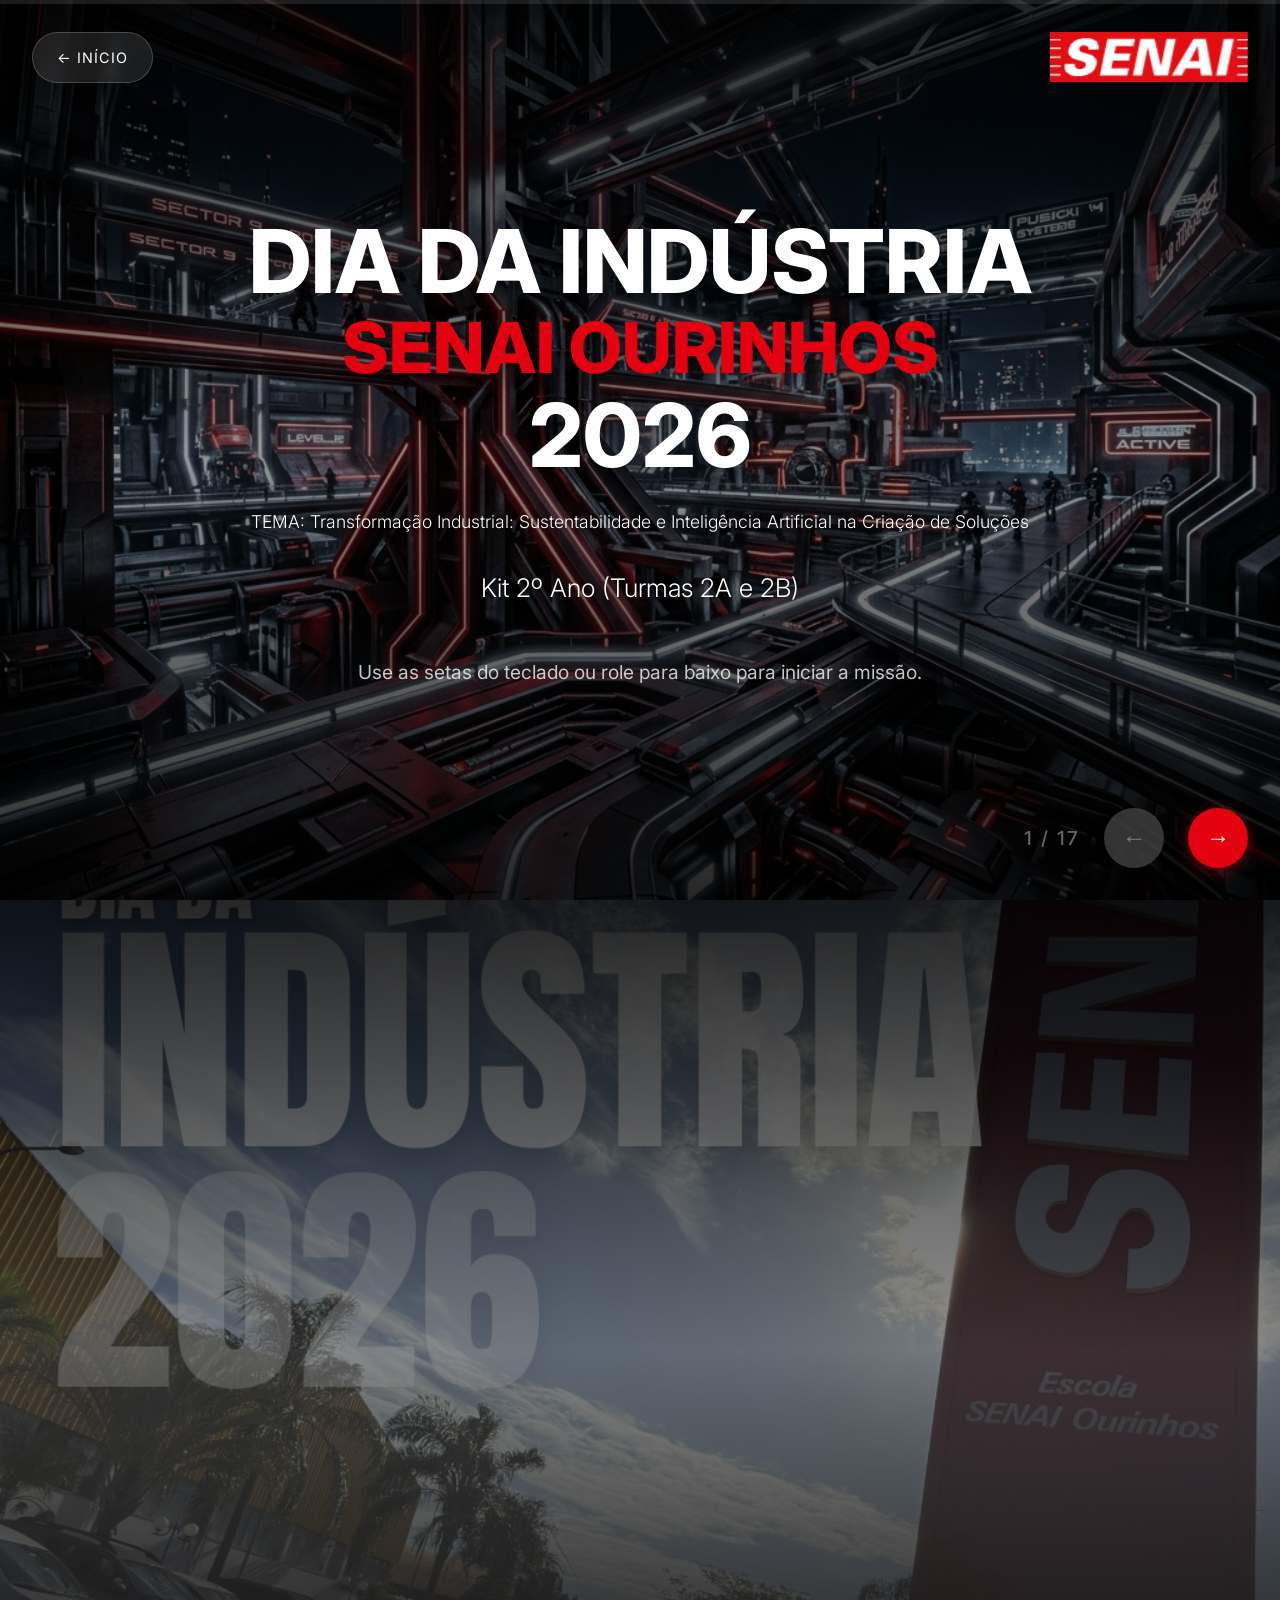
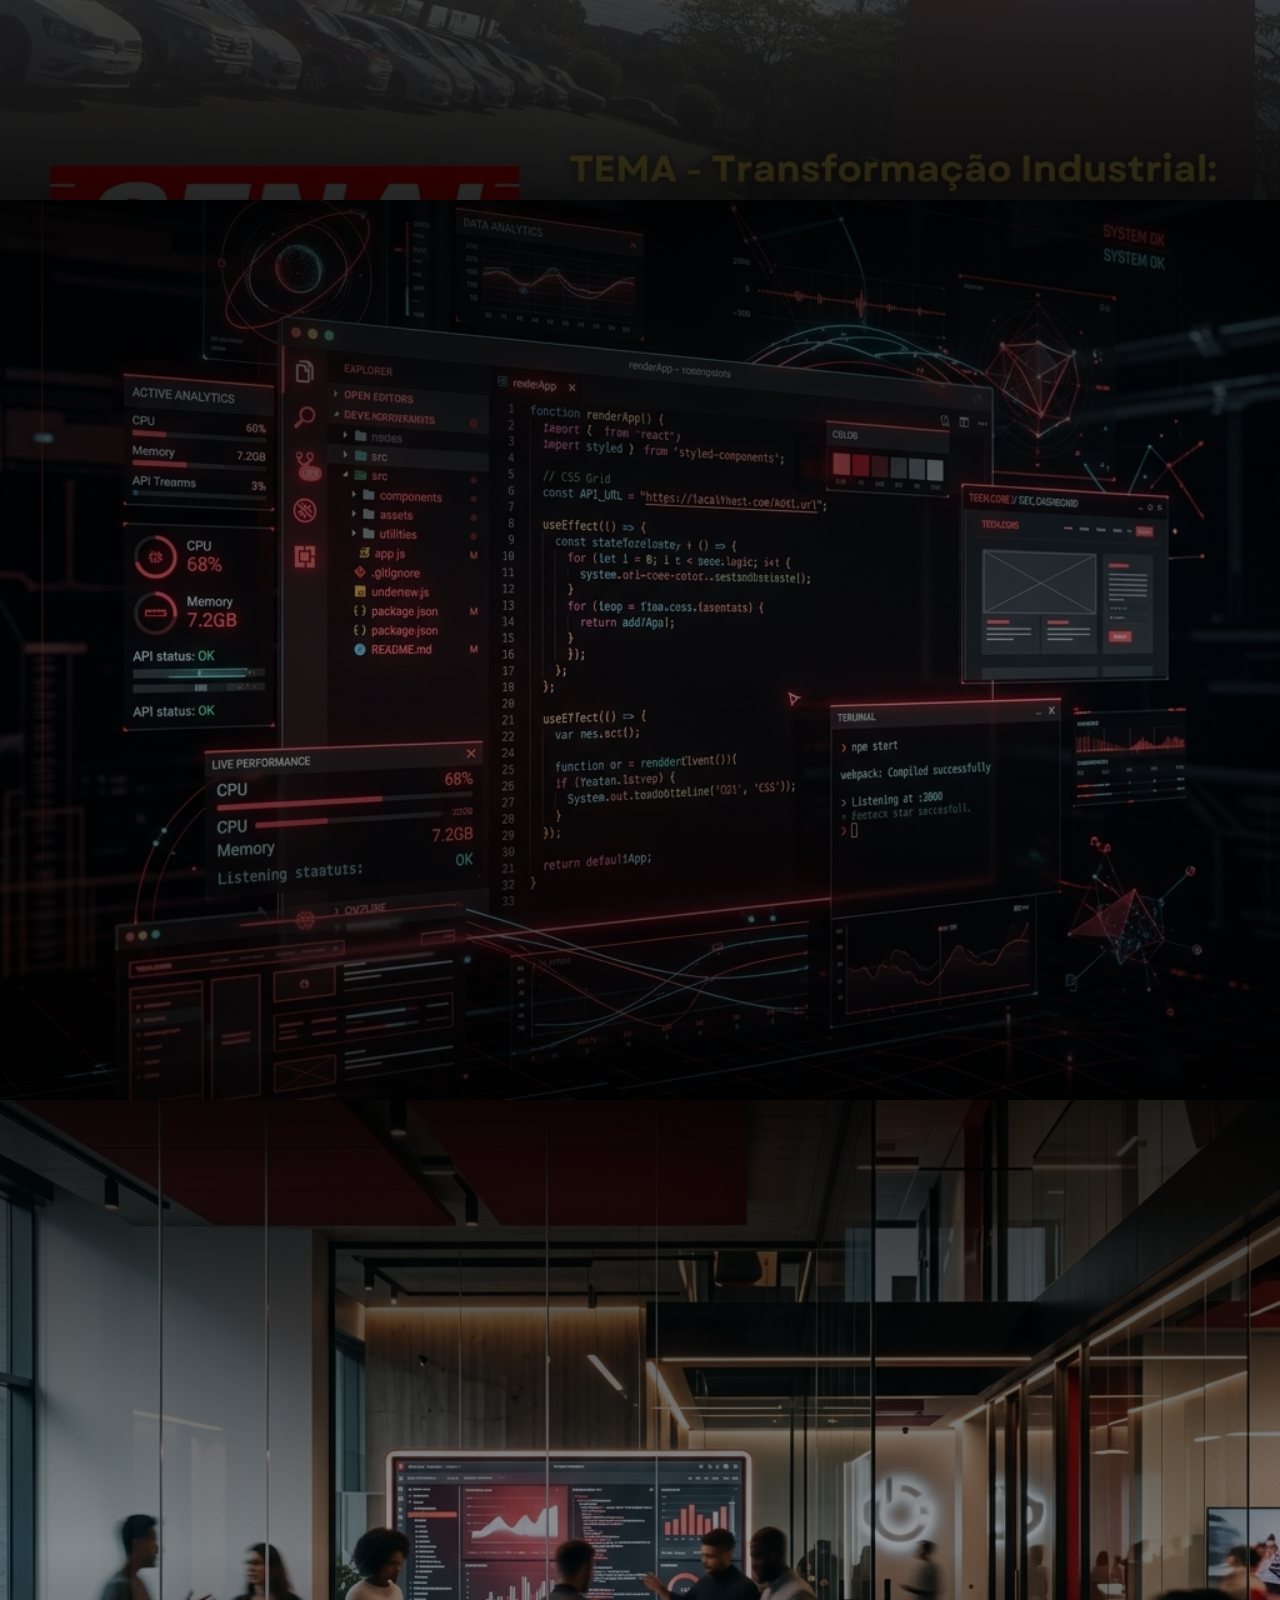
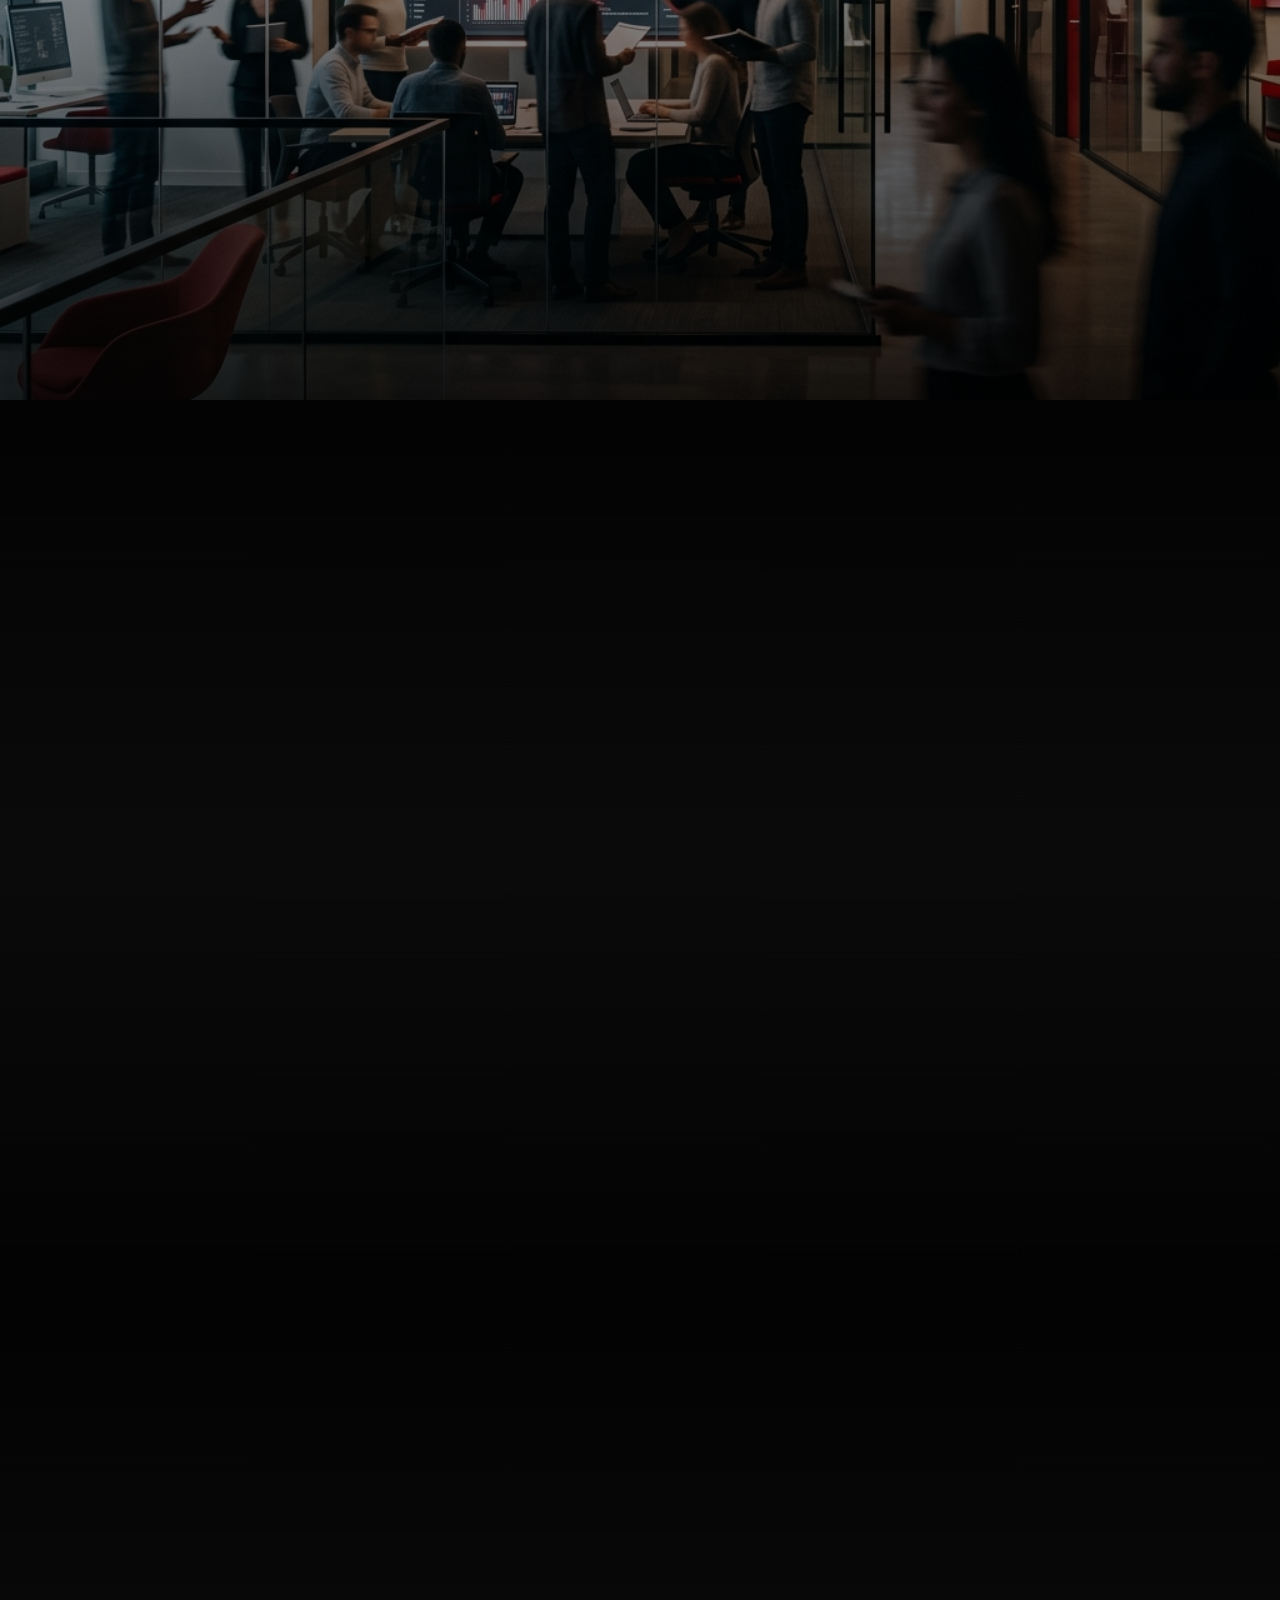
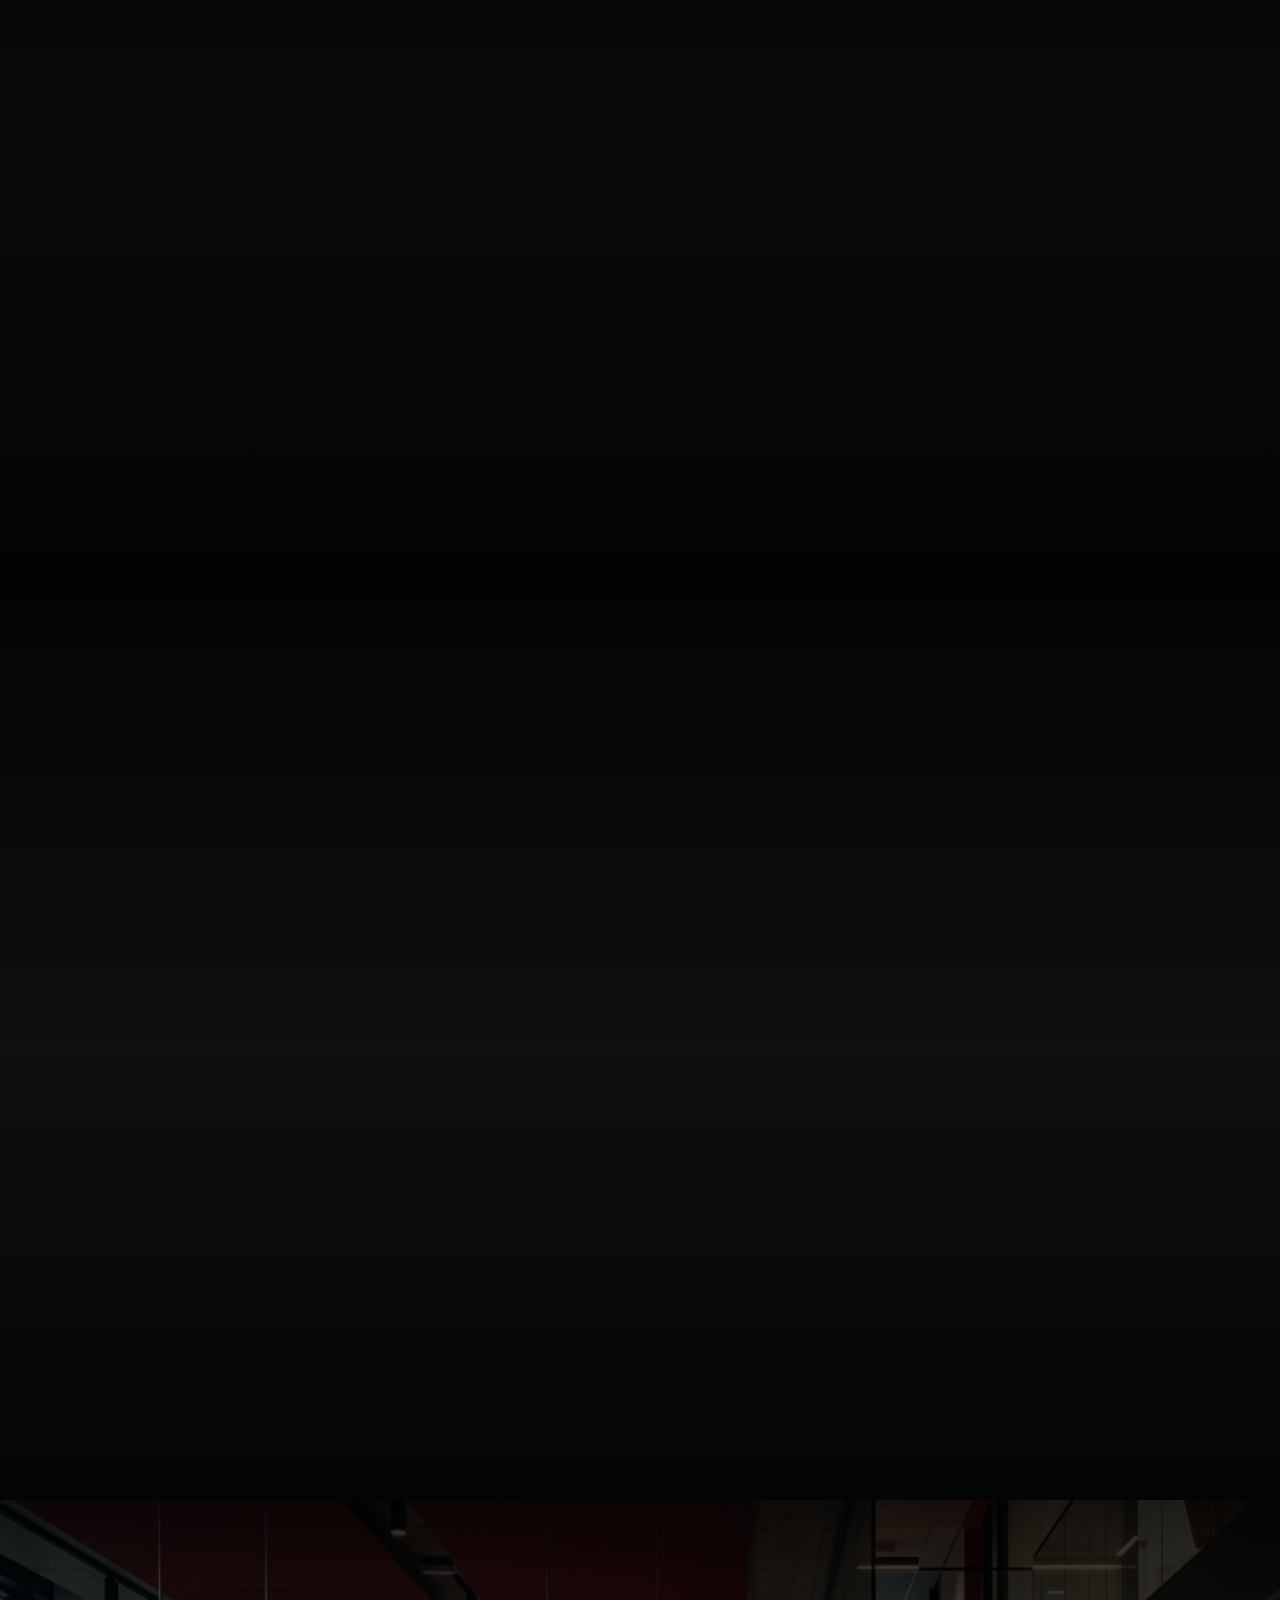
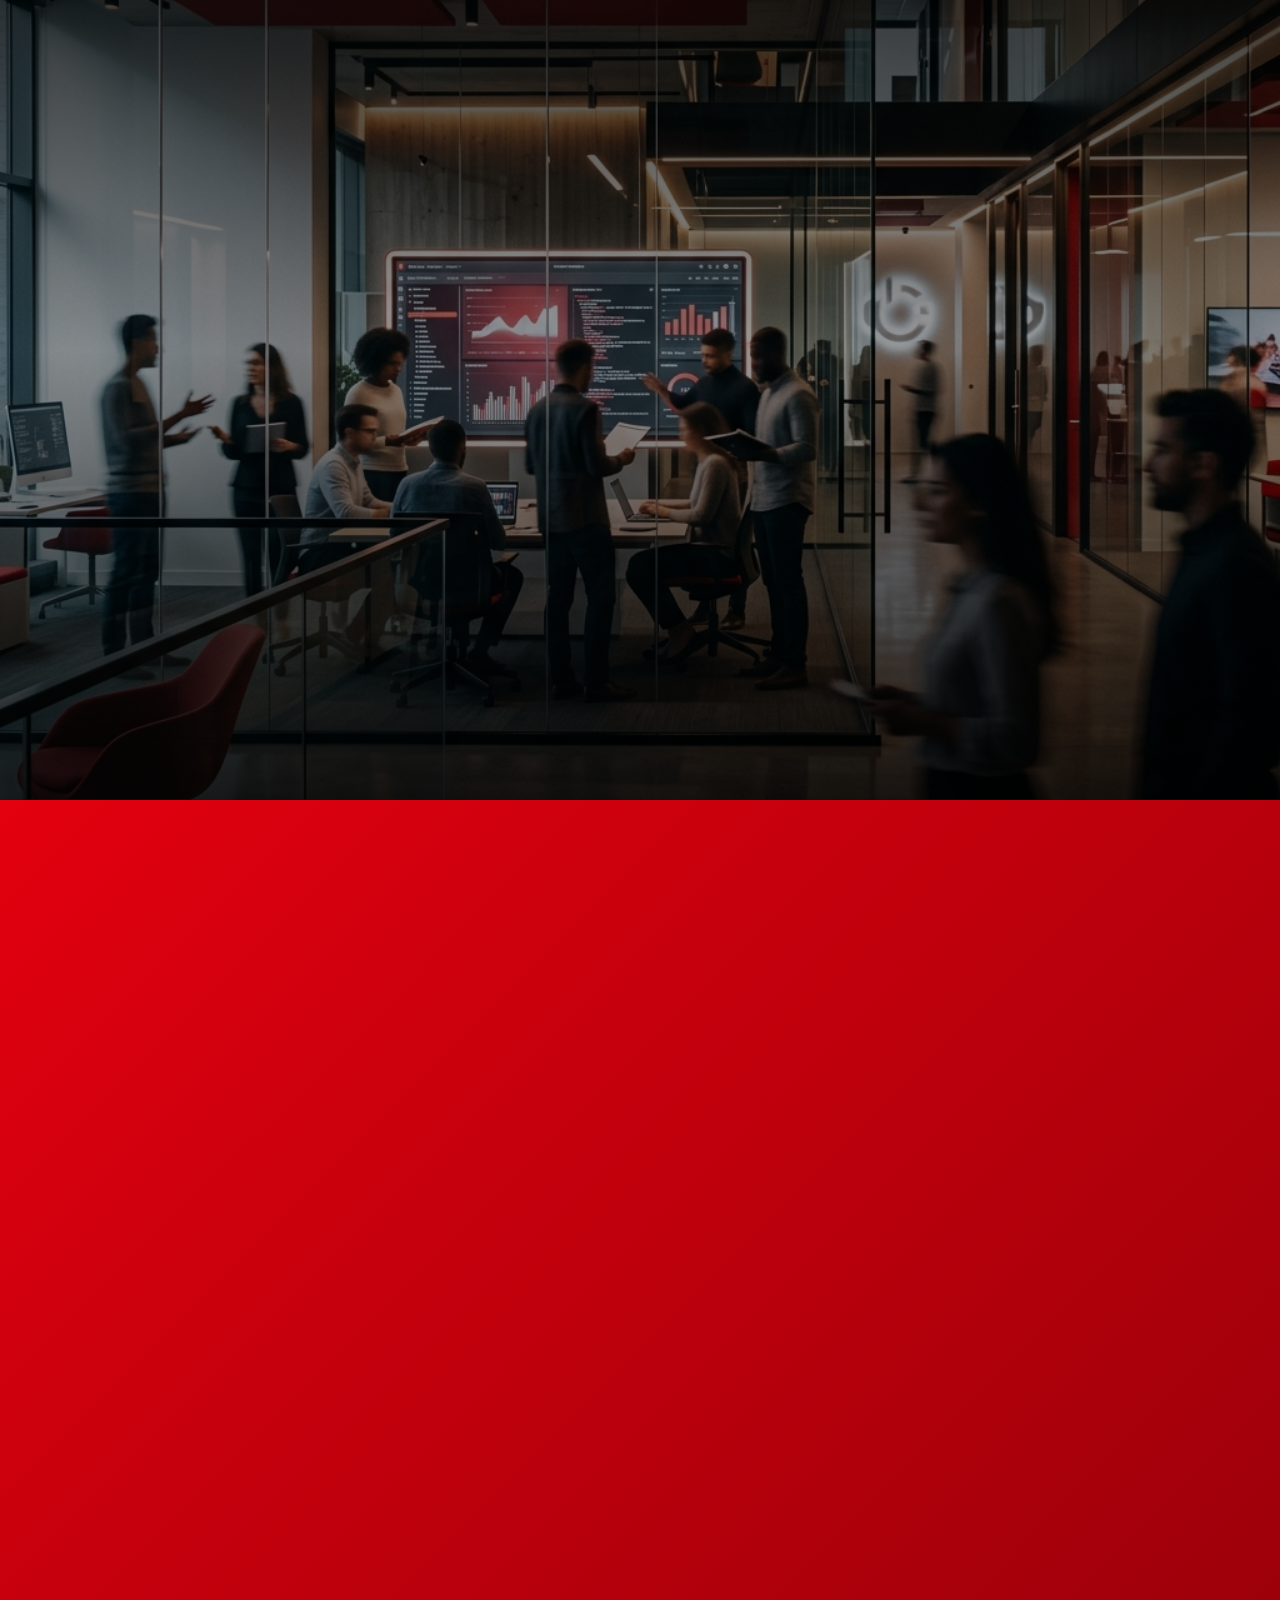
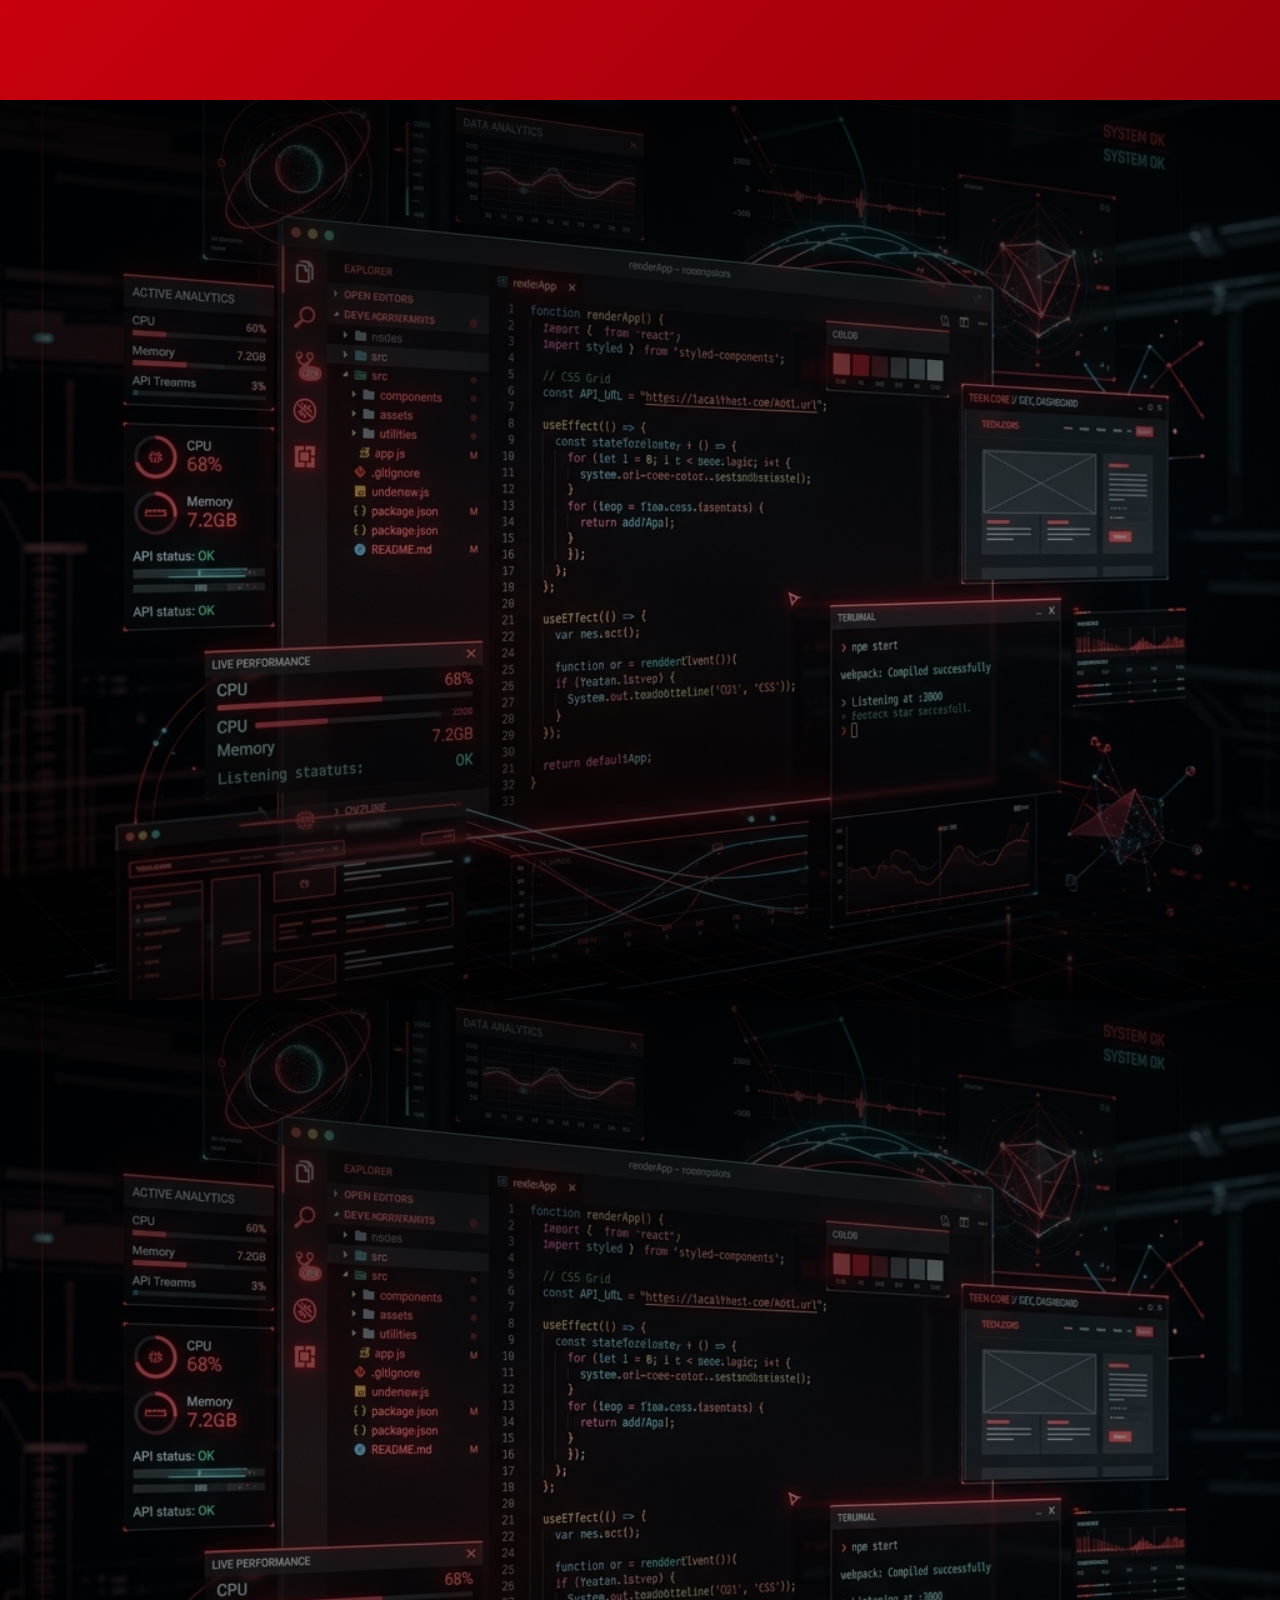
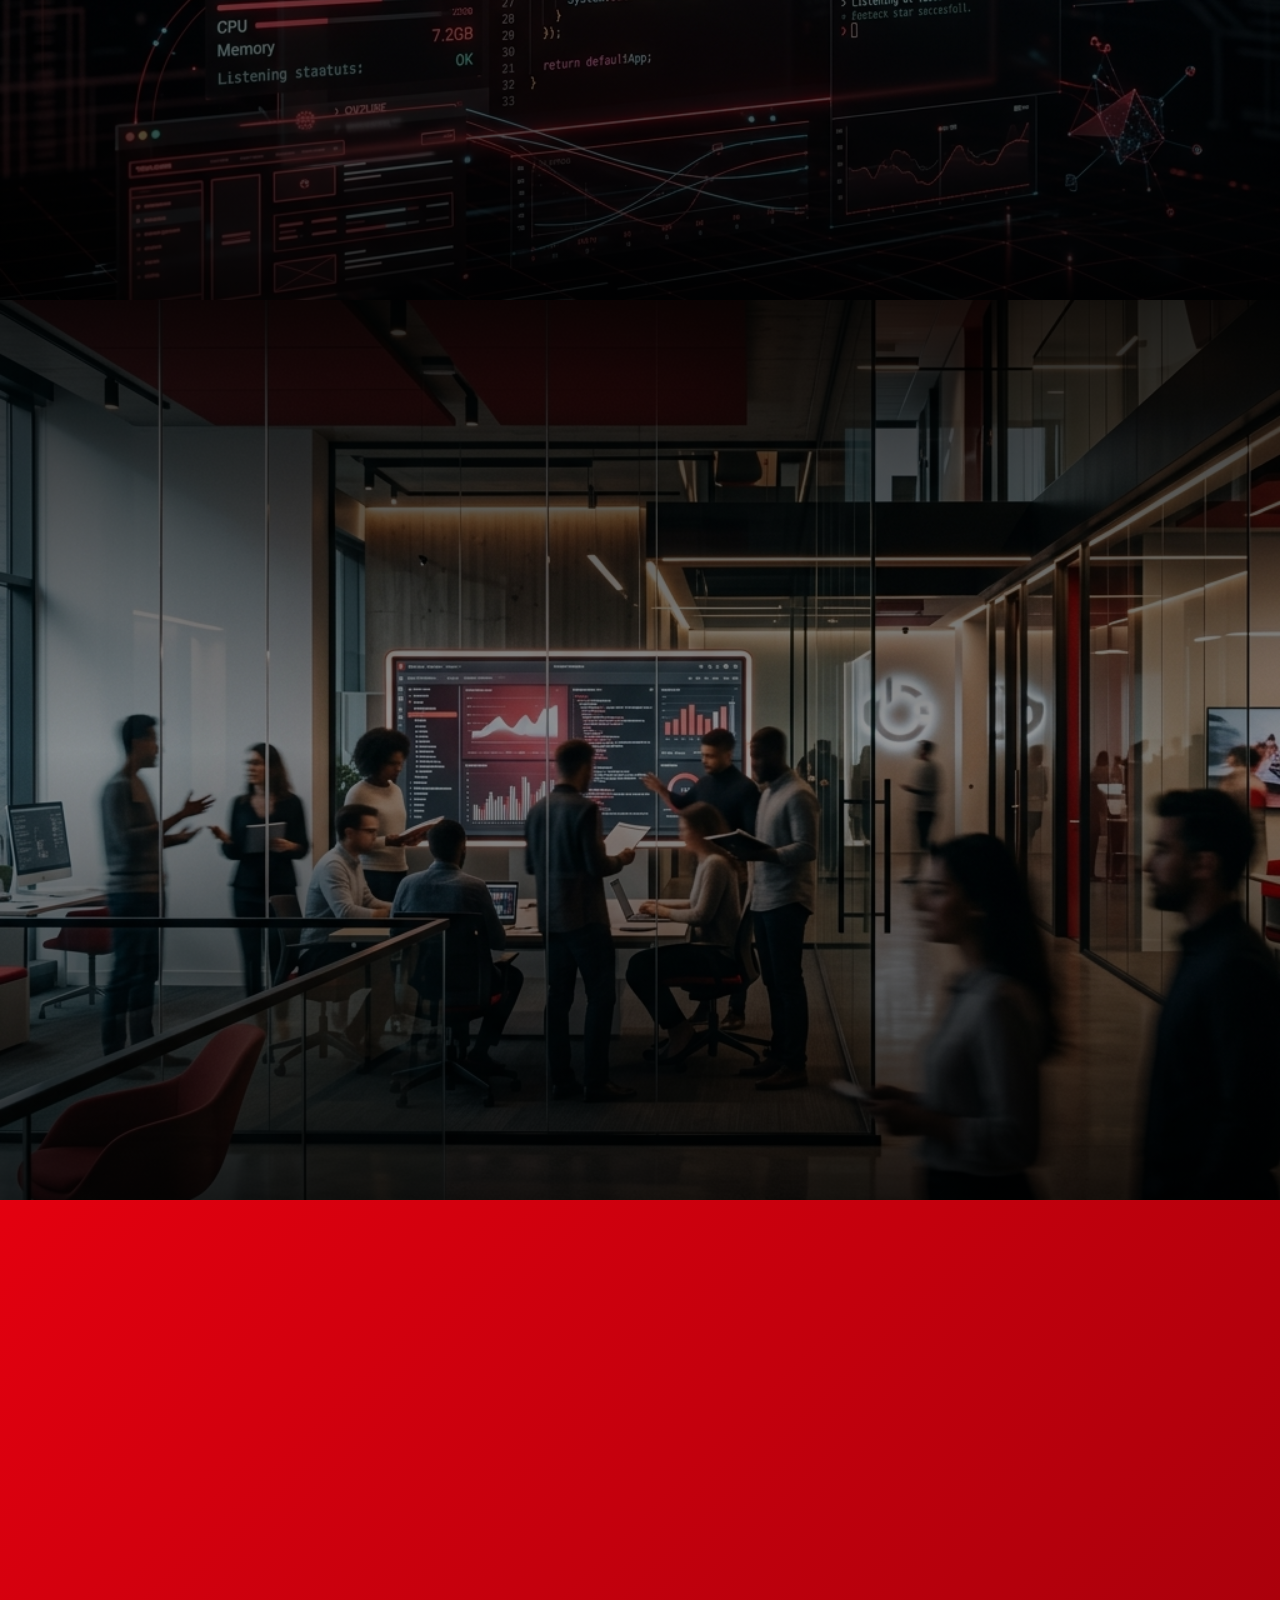
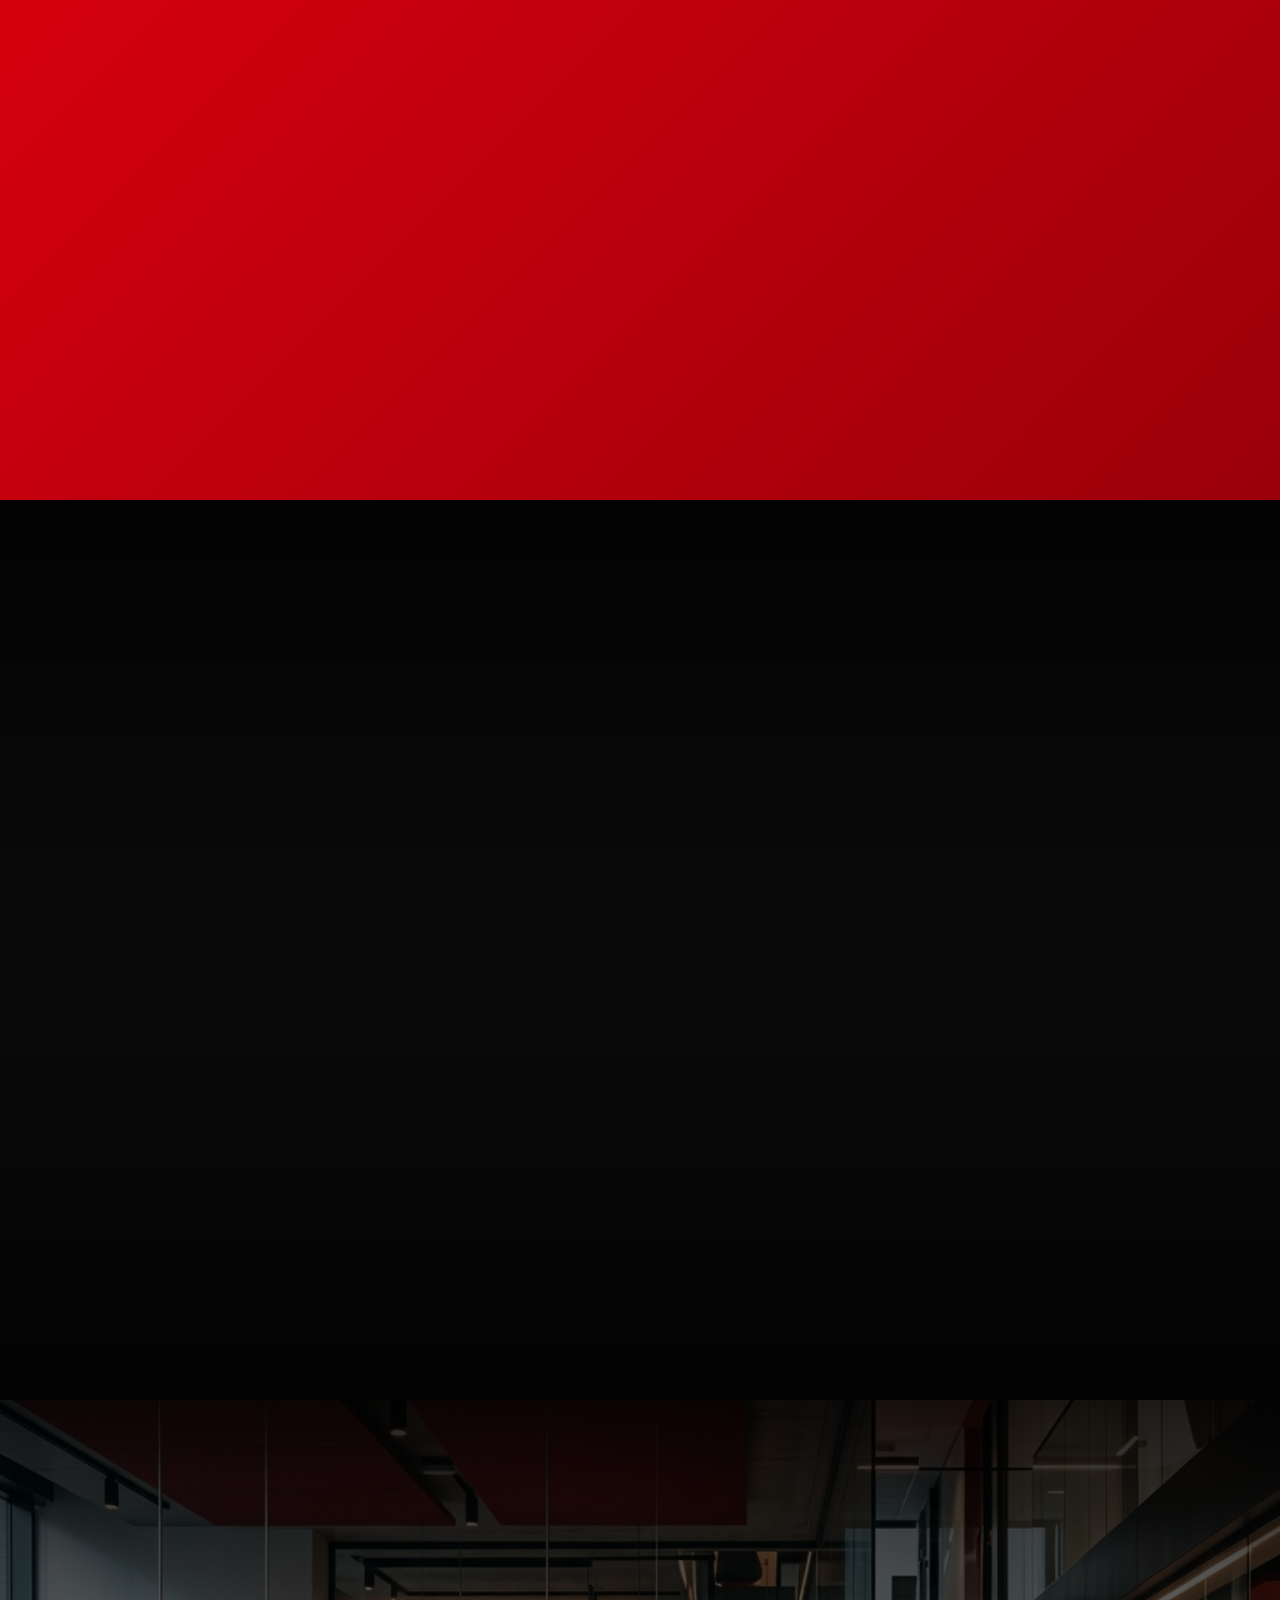
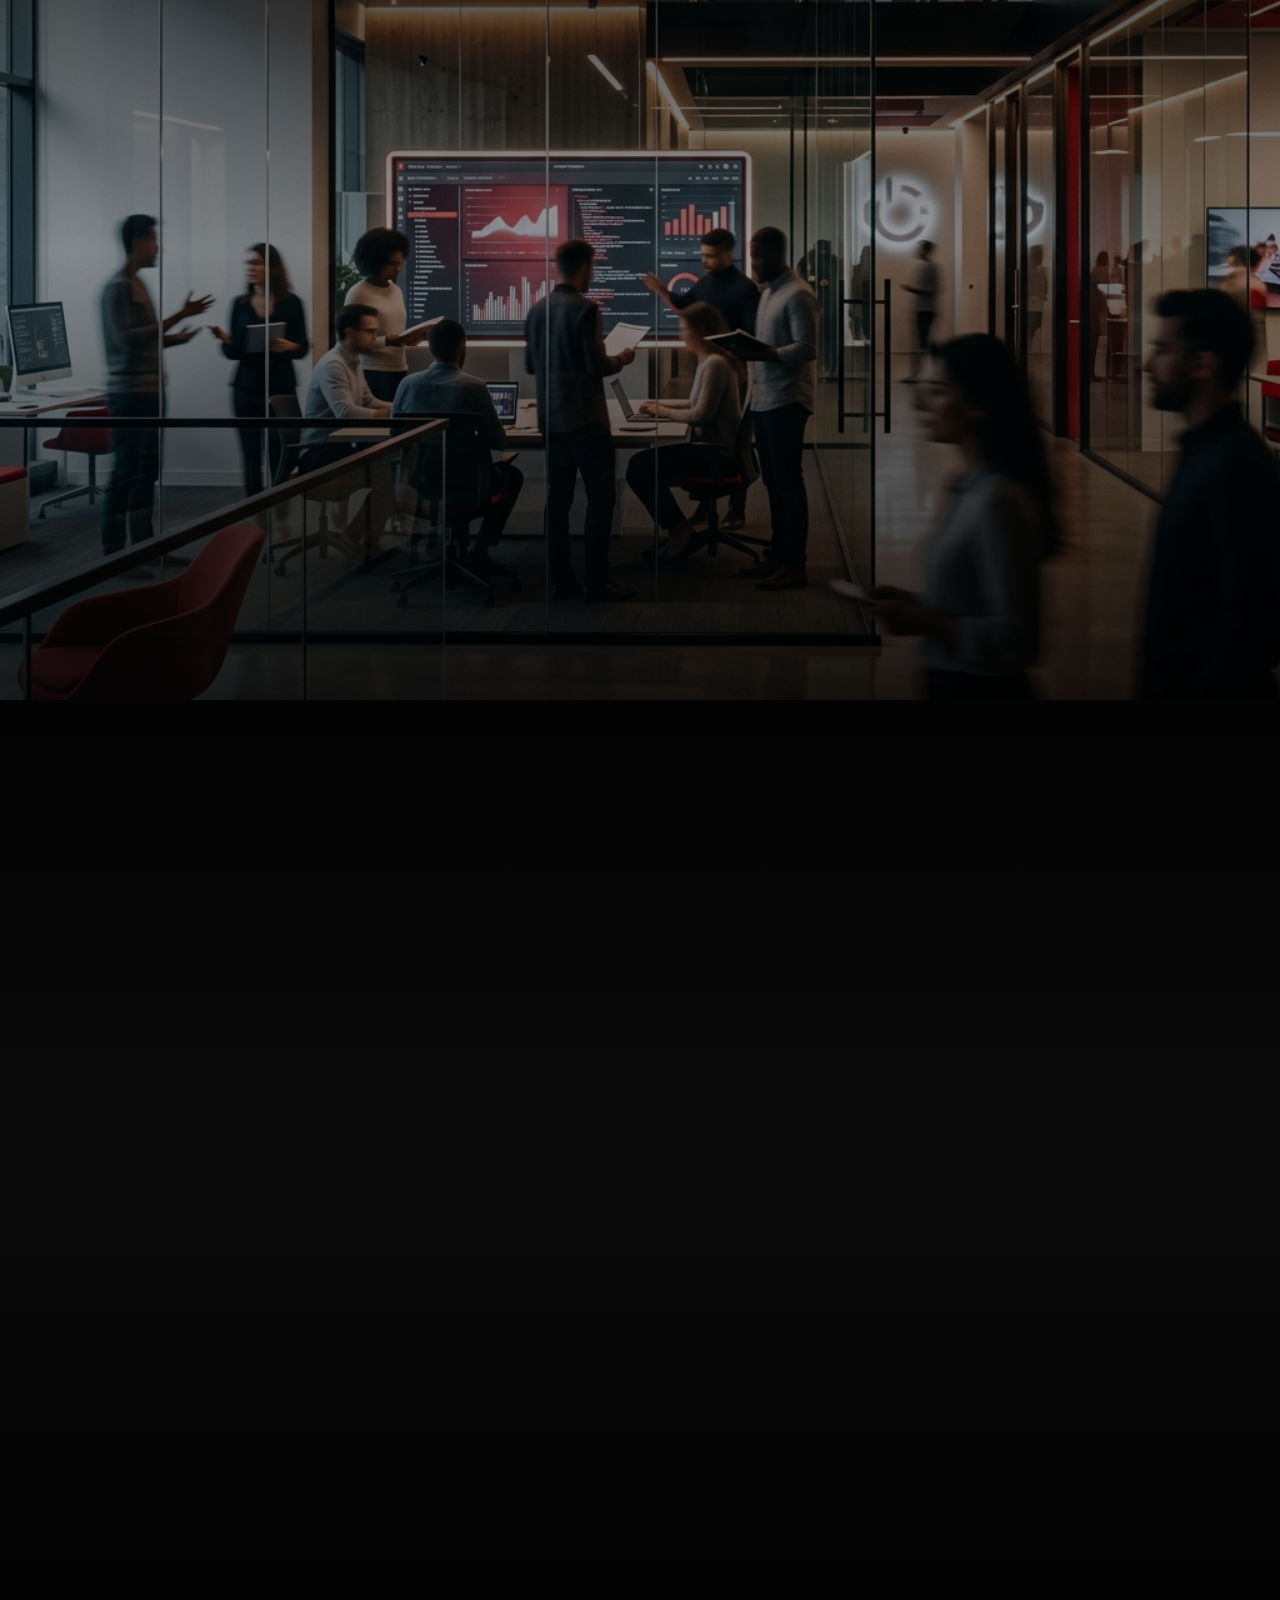
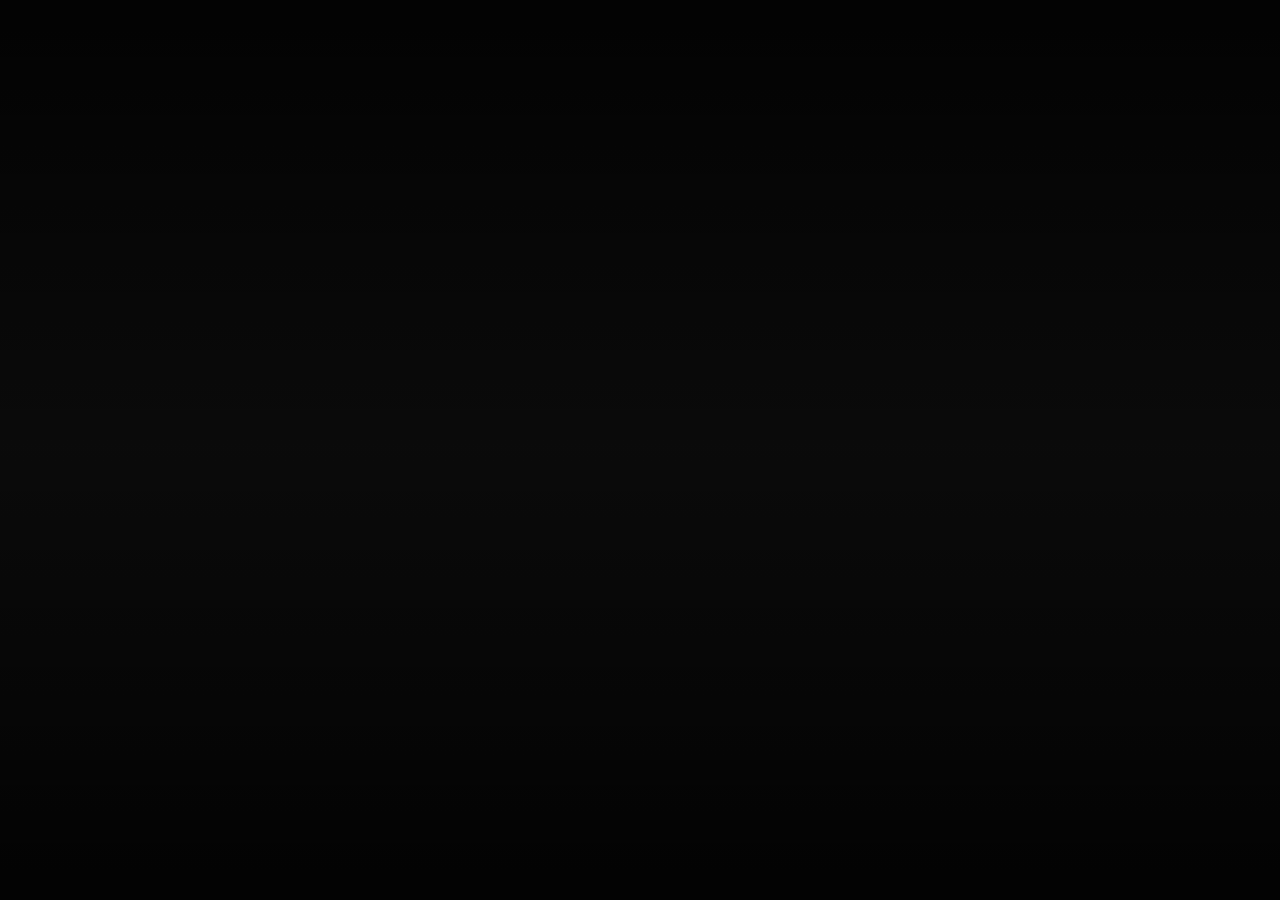
==== 2-ano.html @ 4ddeba1b "Initial commit with all files including assets" ====
<!DOCTYPE html>
<html lang="pt-BR">
<head>
    <meta charset="UTF-8">
    <meta name="viewport" content="width=device-width, initial-scale=1.0">
    <title>Desafio 2º Ano - SENAI Ourinhos 2026</title>
    <link href="https://fonts.googleapis.com/css2?family=Inter:wght@300;500;800&display=swap" rel="stylesheet">
    <link rel="stylesheet" href="style.css">
</head>
<body>
    <a href="index.html" class="btn-home-float">&#8592; Início</a>

    <img src="assets/senai-logo.png" alt="SENAI" class="logo-top-right">

    <div class="progress-bar-container">
        <div class="progress-bar" id="progress-bar"></div>
    </div>

    <div class="slides-container" id="slides-container">
        <!-- Slide 1: Capa -->
        <div class="slide cover hero-bg">
            <div class="slide-content">
                <h2>Dia da Indústria <span class="highlight">SENAI Ourinhos</span> 2026</h2>
                <p style="font-size: 1.1rem; margin-top: 1rem; color: #fff;">TEMA: Transformação Industrial: Sustentabilidade e Inteligência Artificial na Criação de Soluções</p>
                <p>Kit 2º Ano (Turmas 2A e 2B)</p>
                <div class="sub-text" style="margin-top: 3rem;">Use as setas do teclado ou role para baixo para iniciar a missão.</div>
            </div>
        </div>

        <!-- Slide 2: O Desafio -->
        <div class="slide poster-bg">
            <div class="slide-content">
                <h2>O Desafio</h2>
                <p>Criar um <strong>protótipo físico ou serviço</strong> que utilize <strong>Inteligência Artificial e Sustentabilidade</strong> para resolver um problema real da indústria.</p>
                <p style="margin-top: 1rem;">O objetivo desta vez é entregar um <strong>MVP (Mínimo Produto Viável)</strong> completo, com frontend e backend integrados.</p>
            </div>
        </div>

        <!-- Slide 3: O Propósito (SAGA OBRIGATÓRIO) -->
        <div class="slide code-bg">
            <div class="slide-content">
                <h2>O Propósito</h2>
                <div class="card" style="border-color: var(--senai-red); background: rgba(227, 0, 15, 0.1);">
                    <p><strong>É OBRIGATÓRIO:</strong> Buscar demandas reais na plataforma <strong>SAGA SENAI GP Inovação</strong>.</p>
                </div>
                <p style="margin-top: 2rem;">Sua solução deve ser baseada em necessidades verdadeiras mapeadas pela plataforma para garantir relevância no mercado industrial.</p>
            </div>
        </div>

        <!-- Slide 4: A Dinâmica da Turma -->
        <div class="slide team-bg">
            <div class="slide-content">
                <h2>A Dinâmica da Turma</h2>
                <p>Para construir a solução, a turma será dividida em dois grupos principais:</p>
                <div class="card-container">
                    <div class="card">
                        <h3>Grupo Alfa</h3>
                        <p>15 a 16 integrantes</p>
                    </div>
                    <div class="card">
                        <h3>Grupo Beta</h3>
                        <p>15 a 16 integrantes</p>
                    </div>
                </div>
                <p class="sub-text" style="margin-top:2rem;">Cada grupo produzirá o seu próprio produto final completo.</p>
            </div>
        </div>

        <!-- Slide 5: SAGA SENAI -->
        <div class="slide bg-dark">
            <div class="slide-content">
                <img src="assets/saga-senai.png" alt="SAGA SENAI" class="full-slide-logo">
            </div>
        </div>

        <!-- Slide 6: Tema Turma A -->
        <div class="slide bg-dark">
            <div class="slide-content">
                <h2>Tema - Turma 2A</h2>
                <p><strong>Sesi Alimentação</strong></p>
                <p style="font-size: 1.2rem;">Sistema para gerenciar e inovar na área de alimentação corporativa.</p>
                <a href="https://plataforma.gpinovacao.senai.br/plataforma/demandas-da-industria/interna/11697" target="_blank" class="external-link">Ver Documentação na Plataforma GP Inovação</a>
            </div>
        </div>

        <!-- Slide 7: Tema Turma B -->
        <div class="slide bg-gray">
            <div class="slide-content">
                <h2>Tema - Turma 2B</h2>
                <p><strong>Treinamentos Obrigatórios</strong></p>
                <p style="font-size: 1.2rem;">Plataforma Gamificada para Treinamentos Corporativos Obrigatórios.</p>
                <a href="https://plataforma.gpinovacao.senai.br/plataforma/demandas-da-industria/interna/11990" target="_blank" class="external-link">Ver Documentação na Plataforma GP Inovação</a>
            </div>
        </div>

        <!-- Slide 8: Formação dos Times -->
        <div class="slide team-bg">
            <div class="slide-content">
                <h2>Escolha seu Caminho</h2>
                <p>A formação dos grupos ocorrerá através da sua escolha profissional. Existem três categorias neste nível:</p>
                <div class="card-container">
                    <div class="card">
                        <h3>Dev Front-end</h3>
                    </div>
                    <div class="card">
                        <h3>Dev Back-end</h3>
                    </div>
                    <div class="card">
                        <h3>Analista de Marketing</h3>
                    </div>
                </div>
            </div>
        </div>

        <!-- Slide 9: As Vagas e Divisão -->
        <div class="slide bg-red">
            <div class="slide-content">
                <h2>Como as vagas são distribuídas?</h2>
                <p>Teremos aproximadamente <strong>10 alunos</strong> em cada categoria profissional.</p>
                <p style="margin-top: 1rem;">Esses 10 alunos se dividirão em dois subgrupos de 5. <br>Por fim, os professores definirão qual subgrupo vai para o <strong>Alfa</strong> e qual vai para o <strong>Beta</strong>.</p>
            </div>
        </div>

        <!-- Slide 10: Missão Parte 1 -->
        <div class="slide code-bg">
            <div class="slide-content">
                <h2>Missão: Dev Front-end</h2>
                <p>Entregar o <strong>Protótipo de Alta Fidelidade no Figma</strong> e a Interface desenvolvida.</p>
                <div class="card-container">
                    <div class="card">
                        <p>O foco é entregar todas as interações propostas e a navegação, sempre alinhado com o time de Marketing para garantir a identidade visual.</p>
                    </div>
                </div>
            </div>
        </div>

        <!-- Slide 11: Missão Parte 2 -->
        <div class="slide code-bg">
            <div class="slide-content">
                <h2>Missão: Dev Back-end</h2>
                <p>Construir a <strong>API e a Documentação Técnica</strong> do Projeto.</p>
                <div class="card-container">
                    <div class="card">
                        <p>Vocês definirão: Modelagem MER do Banco de Dados, Criação de Endpoints (API) com retornos JSON, Documentação (Insomnia/Postman) e a stack utilizada.</p>
                    </div>
                </div>
            </div>
        </div>

        <!-- Slide 12: Missão Parte 3 -->
        <div class="slide team-bg">
            <div class="slide-content">
                <h2>Missão: Analistas de Marketing</h2>
                <p>Construir o <strong>Plano Go-to-Market e Apresentação visual do Pitch</strong>.</p>
                <div class="card-container">
                    <div class="card">
                        <p>Vocês definirão a identidade visual completa (logotipo, cores, fontes) e criarão as peças para LinkedIn/Instagram para a venda matadora da solução!</p>
                    </div>
                </div>
            </div>
        </div>

        <!-- Slide 13: O Confronto -->
        <div class="slide bg-red">
            <div class="slide-content">
                <h2>O Grande Pitch</h2>
                <p>Na data de integração, o <strong>Grupo Alfa</strong> e o <strong>Grupo Beta</strong> terão cada um <strong>15 minutos</strong> para apresentar o Pitch do MVP desenvolvido.</p>
            </div>
        </div>

        <!-- Slide 13: A Escolha -->
        <div class="slide bg-dark">
            <div class="slide-content">
                <h2>A Escolha das Melhores Partes</h2>
                <p>Os professores avaliarão as apresentações e selecionarão, por categoria profissional, as entregas que tiveram a melhor performance técnica e de qualidade.</p>
            </div>
        </div>

        <!-- Slide 14: Grupo Dev -->
        <div class="slide team-bg">
            <div class="slide-content">
                <h2>A União: Grupo Dev</h2>
                <p>Após a eleição, os grupos Alfa e Beta se unem para formar o <strong>Grupo Dev</strong> (a turma inteira).</p>
                <p>A missão agora é unificar e consolidar o produto final juntando as melhores partes para construir o <strong>Pitch Unificado</strong> do MVP.</p>
            </div>
        </div>

        <!-- Slide 15: Cronograma do Evento -->
        <div class="slide bg-dark">
            <div class="slide-content">
                <h2>Cronograma do Evento</h2>
                <p style="margin-bottom: 2rem;"><strong>Datas: 26 e 27/05/2026</strong> <br> Atividades práticas: Manhã (8h-11h) e Tarde (14h-17h)</p>
                <div class="timeline">
                    <div class="timeline-item">
                        <div class="timeline-dot">04</div>
                        <div class="timeline-content"><h4>04/05</h4><p>Kickoff e Escopo</p></div>
                    </div>
                    <div class="timeline-item">
                        <div class="timeline-dot">05</div>
                        <div class="timeline-content"><h4>05-11/05</h4><p>Design e Docs</p></div>
                    </div>
                    <div class="timeline-item">
                        <div class="timeline-dot">12</div>
                        <div class="timeline-content"><h4>12/05</h4><p>Integração</p></div>
                    </div>
                    <div class="timeline-item">
                        <div class="timeline-dot">26</div>
                        <div class="timeline-content"><h4>26/05</h4><p>Ativ. Prática</p></div>
                    </div>
                    <div class="timeline-item">
                        <div class="timeline-dot">27</div>
                        <div class="timeline-content"><h4>27/05</h4><p>Grande Pitch</p></div>
                    </div>
                </div>
            </div>
        </div>

        <!-- Slide 16: Download -->
        <div class="slide cover bg-dark">
            <div class="slide-content">
                <h2>Pronto para Começar?</h2>
                <p>Baixe agora a especificação completa em PDF para não perder nenhum detalhe.</p>
                <div class="card-container" style="margin-top: 3rem;">
                    <a href="Especificação 2ºAno.pdf" download class="btn btn-red btn-pulse" style="padding: 1.5rem 3rem;">Baixar PDF Especificação</a>
                </div>
            </div>
        </div>

    </div>

    <!-- Controls -->
    <div class="controls">
        <span class="slide-counter" id="slide-counter">1 / 17</span>
        <button class="btn-nav" id="btn-prev" disabled>&#8592;</button>
        <button class="btn-nav btn-pulse" id="btn-next">&#8594;</button>
    </div>

    <script src="script.js"></script>
</body>
</html>
---- style.css ----
:root {
    --senai-red: #E3000F;
    --senai-red-dark: #cc000e;
    --senai-white: #FFFFFF;
    --senai-gray-light: #F5F5F5;
    --senai-gray: #666666;
    --senai-black: #111111;
    --font-main: 'Inter', sans-serif;
}

* {
    margin: 0;
    padding: 0;
    box-sizing: border-box;
}

body {
    font-family: var(--font-main);
    background-color: var(--senai-black);
    color: var(--senai-white);
    overflow: hidden; /* Hide scrollbars for fullpage experience */
    line-height: 1.6;
}

/* --- HOME PAGE STYLES --- */
.home-body {
    display: flex;
    justify-content: center;
    align-items: center;
    height: 100vh;
    background-image: url('assets/cartaz.jfif');
    background-size: cover;
    background-position: center;
}

.home-body::before {
    content: '';
    position: absolute;
    top: 0;
    left: 0;
    width: 100%;
    height: 100%;
    background: rgba(0, 0, 0, 0.7);
    z-index: 1;
}

.home-container {
    position: relative;
    z-index: 2;
    text-align: center;
    padding: 3rem;
    background: rgba(0, 0, 0, 0.6);
    border-radius: 20px;
    backdrop-filter: blur(10px);
    border: 1px solid rgba(255, 255, 255, 0.1);
    box-shadow: 0 20px 50px rgba(0,0,0,0.5);
    max-width: 600px;
    width: 90%;
    animation: fadeIn 1s ease-out;
}

/* ... existing styles ... */

.logo-top-right {
    position: fixed;
    top: 2rem;
    right: 2rem;
    z-index: 1000;
    height: 50px;
    width: auto;
}

/* Timeline Styles */
.timeline {
    display: flex;
    justify-content: space-between;
    align-items: flex-start;
    width: 100%;
    margin-top: 3rem;
    position: relative;
    padding: 0 2rem;
}

.timeline::before {
    content: '';
    position: absolute;
    top: 25px;
    left: 2rem;
    right: 2rem;
    height: 2px;
    background: rgba(255, 255, 255, 0.2);
    z-index: 0;
}

.timeline-item {
    position: relative;
    z-index: 1;
    display: flex;
    flex-direction: column;
    align-items: center;
    width: 20%;
}

.timeline-dot {
    width: 50px;
    height: 50px;
    background: var(--senai-red);
    border-radius: 50%;
    margin-bottom: 1rem;
    display: flex;
    justify-content: center;
    align-items: center;
    font-weight: 800;
    border: 4px solid var(--senai-black);
    box-shadow: 0 0 15px rgba(227, 0, 15, 0.5);
}

.timeline-content h4 {
    color: var(--senai-red);
    font-size: 1.1rem;
    margin-bottom: 0.5rem;
}

.timeline-content p {
    font-size: 0.9rem !important;
    line-height: 1.3;
}

/* Full Slide Logo */
.full-slide-logo {
    width: 80%;
    height: auto;
    max-height: 80vh;
    object-fit: contain;
}

.logo-senai h1 {
    font-size: 3rem;
    font-weight: 800;
    color: var(--senai-white);
    letter-spacing: 2px;
    margin-bottom: 1rem;
    text-shadow: 0 0 10px rgba(255,255,255,0.2);
}

.home-title {
    font-size: 2rem;
    color: var(--senai-red);
    margin-bottom: 1rem;
}

.home-subtitle {
    color: var(--senai-gray-light);
    margin-bottom: 2.5rem;
    font-size: 1.1rem;
}

.home-buttons {
    display: flex;
    gap: 1.5rem;
    justify-content: center;
    flex-wrap: wrap;
}

.btn {
    display: inline-block;
    padding: 1rem 2rem;
    font-size: 1.1rem;
    font-weight: 500;
    text-decoration: none;
    border-radius: 50px;
    transition: all 0.3s ease;
    cursor: pointer;
    border: none;
    text-transform: uppercase;
    letter-spacing: 1px;
}

.btn-red {
    background-color: var(--senai-red);
    color: var(--senai-white);
    box-shadow: 0 4px 15px rgba(227, 0, 15, 0.4);
}

.btn-red:hover {
    background-color: var(--senai-red-dark);
    transform: translateY(-3px);
    box-shadow: 0 6px 20px rgba(227, 0, 15, 0.6);
}

.btn-dark {
    background-color: transparent;
    color: var(--senai-white);
    border: 2px solid var(--senai-gray);
}

.btn-dark:hover {
    border-color: var(--senai-white);
    transform: translateY(-3px);
    background: rgba(255,255,255,0.1);
}

/* --- PRESENTATION SLIDES STYLES --- */
.slides-container {
    height: 100vh;
    width: 100vw;
    position: relative;
    transition: transform 0.8s cubic-bezier(0.85, 0, 0.15, 1);
}

.slide {
    height: 100vh;
    width: 100vw;
    display: flex;
    flex-direction: column;
    justify-content: center;
    align-items: center;
    padding: 4rem 10%;
    position: relative;
    text-align: center;
    background-size: cover;
    background-position: center;
    background-repeat: no-repeat;
}

/* Gradient Overlay for Readability */
.slide::before {
    content: '';
    position: absolute;
    top: 0;
    left: 0;
    width: 100%;
    height: 100%;
    background: linear-gradient(180deg, rgba(0,0,0,0.85) 0%, rgba(0,0,0,0.4) 50%, rgba(0,0,0,0.85) 100%);
    z-index: 1;
}

.slide-content {
    max-width: 1000px;
    width: 100%;
    opacity: 0;
    transform: translateY(30px);
    transition: all 0.5s cubic-bezier(0.2, 1, 0.3, 1);
    z-index: 2;
}

.slide.active .slide-content {
    opacity: 1;
    transform: translateY(0) scale(1);
}

/* Slide Typographies */
.slide h2 {
    font-size: 4rem;
    font-weight: 800;
    margin-bottom: 1.5rem;
    color: var(--senai-white);
    text-transform: uppercase;
    line-height: 1.1;
    text-shadow: 0 10px 20px rgba(0,0,0,0.5);
}

.slide.cover h2 {
    font-size: 5.5rem;
}

.slide.cover .highlight {
    color: var(--senai-red);
    display: block;
    font-size: 0.8em;
}

.slide p {
    font-size: 1.6rem;
    color: var(--senai-white);
    margin-bottom: 2rem;
    font-weight: 300;
    text-shadow: 0 2px 4px rgba(0,0,0,0.5);
}

.slide .sub-text {
    font-size: 1.2rem;
    color: var(--senai-gray-light);
    margin-top: 1rem;
    opacity: 0.8;
}

/* Specific background styles */
.slide.hero-bg { background-image: url('assets/bg-hero.png'); }
.slide.team-bg { background-image: url('assets/bg-team.png'); }
.slide.code-bg { background-image: url('assets/bg-code.png'); }
.slide.poster-bg { background-image: url('assets/cartaz.jfif'); }

/* Red version override for contrast */
.slide.bg-red::before {
    background: linear-gradient(135deg, rgba(227,0,15,0.95) 0%, rgba(150,0,10,0.95) 100%);
}

.card-container {
    display: flex;
    gap: 2rem;
    justify-content: center;
    margin-top: 2rem;
    flex-wrap: wrap;
}

.card {
    background: rgba(255, 255, 255, 0.08);
    backdrop-filter: blur(12px);
    -webkit-backdrop-filter: blur(12px); /* Safari support */
    border: 1px solid rgba(255, 255, 255, 0.15);
    padding: 2.5rem 2rem;
    border-radius: 20px;
    flex: 1;
    min-width: 280px;
    transition: all 0.4s cubic-bezier(0.175, 0.885, 0.32, 1.275);
    box-shadow: 0 15px 35px rgba(0,0,0,0.2);
}

.card:hover {
    transform: translateY(-15px) scale(1.02);
    border-color: var(--senai-white);
    background: rgba(255, 255, 255, 0.15);
    box-shadow: 0 25px 50px rgba(255, 255, 255, 0.1);
}

.card h3 {
    font-size: 1.6rem;
    color: var(--senai-white); /* Changed from red to white as requested */
    margin-bottom: 1.2rem;
    font-weight: 700;
}

.card p {
    font-size: 1.1rem;
    color: rgba(255, 255, 255, 0.9);
    margin-bottom: 0;
    line-height: 1.5;
}

/* Logos placement */
.slide-logos {
    display: flex;
    justify-content: center;
    align-items: center;
    gap: 3rem;
    margin-bottom: 2rem;
    opacity: 1;
}

.logo-img {
    height: 40px; /* Adjust based on logo proportions */
    width: auto;
    object-fit: contain;
    filter: brightness(0) invert(1); /* Ensure they appear white if needed, or remove if original colors are desired */
}

.logo-dia-tag { 
    font-weight: 800;
    font-size: 1rem;
    letter-spacing: 2px;
    padding: 0.5rem 1rem;
    border: 1px solid rgba(255,255,255,0.3);
    border-radius: 4px;
    color: #fff;
}


.external-link {
    display: inline-block;
    margin-top: 1.5rem;
    color: var(--senai-red);
    text-decoration: none;
    font-weight: 500;
    border-bottom: 1px solid var(--senai-red);
    padding-bottom: 2px;
    transition: color 0.3s ease;
}

.external-link:hover {
    color: var(--senai-white);
    border-color: var(--senai-white);
}

/* Background Variations for Slides */
.bg-dark { background-color: var(--senai-black); }
.bg-gray { background-color: #1a1a1a; }
.bg-red { 
    background-color: var(--senai-red); 
    color: var(--senai-white);
}
.bg-red h2, .bg-red p, .bg-red .sub-text {
    color: var(--senai-white);
}
.bg-red .btn-dark {
    border-color: var(--senai-white);
}

/* Navigation Controls */
.controls {
    position: fixed;
    bottom: 2rem;
    right: 2rem;
    z-index: 100;
    display: flex;
    align-items: center;
    gap: 1.5rem;
}

.slide-counter {
    font-size: 1.2rem;
    font-weight: 500;
    color: var(--senai-gray);
    letter-spacing: 2px;
}

.btn-nav {
    background: var(--senai-red);
    color: var(--senai-white);
    border: none;
    width: 60px;
    height: 60px;
    border-radius: 50%;
    cursor: pointer;
    display: flex;
    justify-content: center;
    align-items: center;
    font-size: 1.5rem;
    box-shadow: 0 4px 15px rgba(227, 0, 15, 0.4);
    transition: all 0.3s ease;
}

.btn-nav:hover {
    transform: scale(1.1);
    background: var(--senai-red-dark);
}

.btn-nav:disabled {
    background: var(--senai-gray);
    cursor: not-allowed;
    transform: none;
    box-shadow: none;
    opacity: 0.5;
}

/* Home button floating */
.btn-home-float {
    position: fixed;
    top: 2rem;
    left: 2rem;
    z-index: 100;
    background: rgba(255,255,255,0.1);
    color: var(--senai-white);
    border: 1px solid rgba(255,255,255,0.2);
    padding: 0.8rem 1.5rem;
    border-radius: 30px;
    text-decoration: none;
    font-size: 0.9rem;
    text-transform: uppercase;
    letter-spacing: 1px;
    transition: all 0.3s;
    backdrop-filter: blur(5px);
}

.btn-home-float:hover {
    background: rgba(255,255,255,0.2);
    border-color: var(--senai-white);
}

/* Progress Bar */
.progress-bar-container {
    position: fixed;
    top: 0;
    left: 0;
    width: 100%;
    height: 4px;
    background: rgba(255,255,255,0.1);
    z-index: 1000;
}

.progress-bar {
    height: 100%;
    background: var(--senai-red);
    width: 0%;
    transition: width 0.4s ease;
}

/* Animations */
@keyframes fadeIn {
    from { opacity: 0; transform: translateY(20px); }
    to { opacity: 1; transform: translateY(0); }
}

@keyframes pulse {
    0% { box-shadow: 0 0 0 0 rgba(227, 0, 15, 0.7); }
    70% { box-shadow: 0 0 0 15px rgba(227, 0, 15, 0); }
    100% { box-shadow: 0 0 0 0 rgba(227, 0, 15, 0); }
}

.btn-pulse {
    animation: pulse 2s infinite;
}

/* Responsive */
@media (max-width: 768px) {
    .slide h2 { font-size: 2.2rem; }
    .slide.cover h2 { font-size: 2.8rem; }
    .slide p { font-size: 1.1rem; }
    .card-container { flex-direction: column; }
    .controls { bottom: 1rem; right: 1rem; }
    .btn-nav { width: 50px; height: 50px; font-size: 1.2rem; }
    .slide-counter { font-size: 1rem; }
}
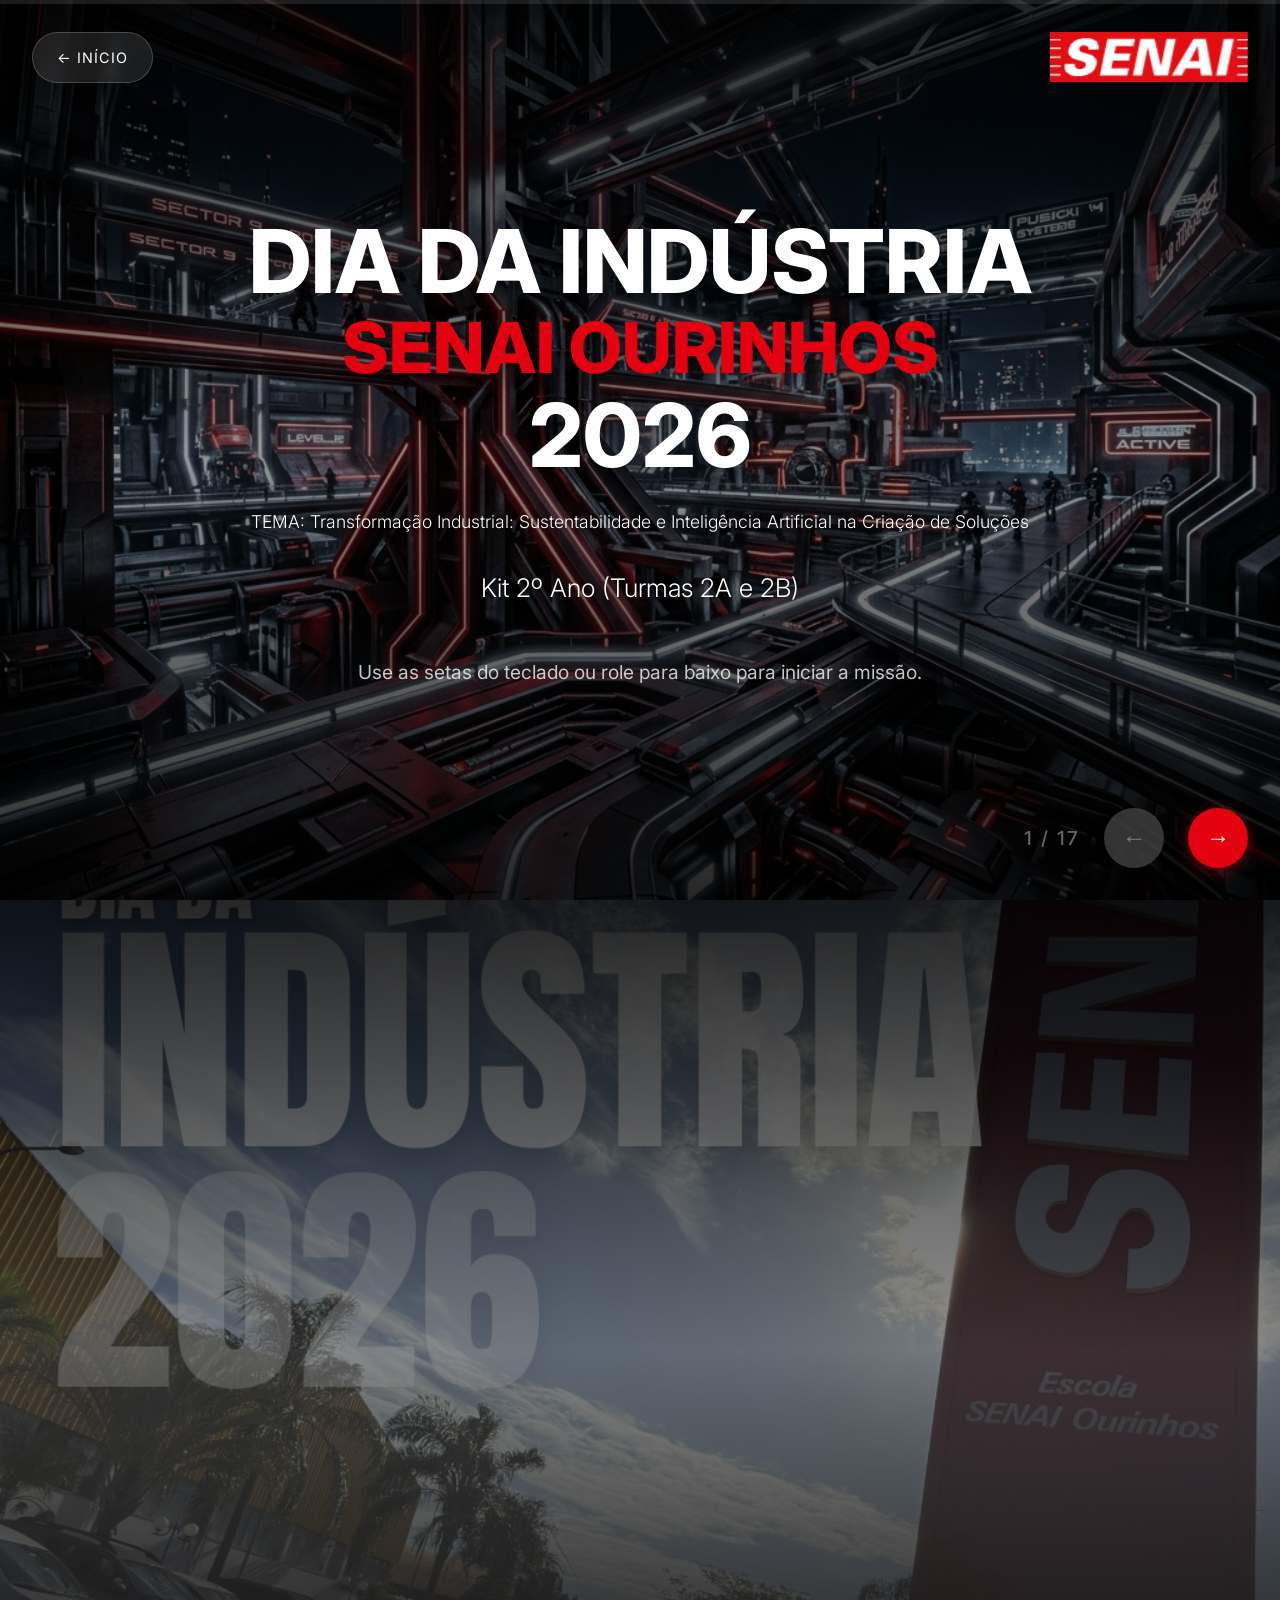
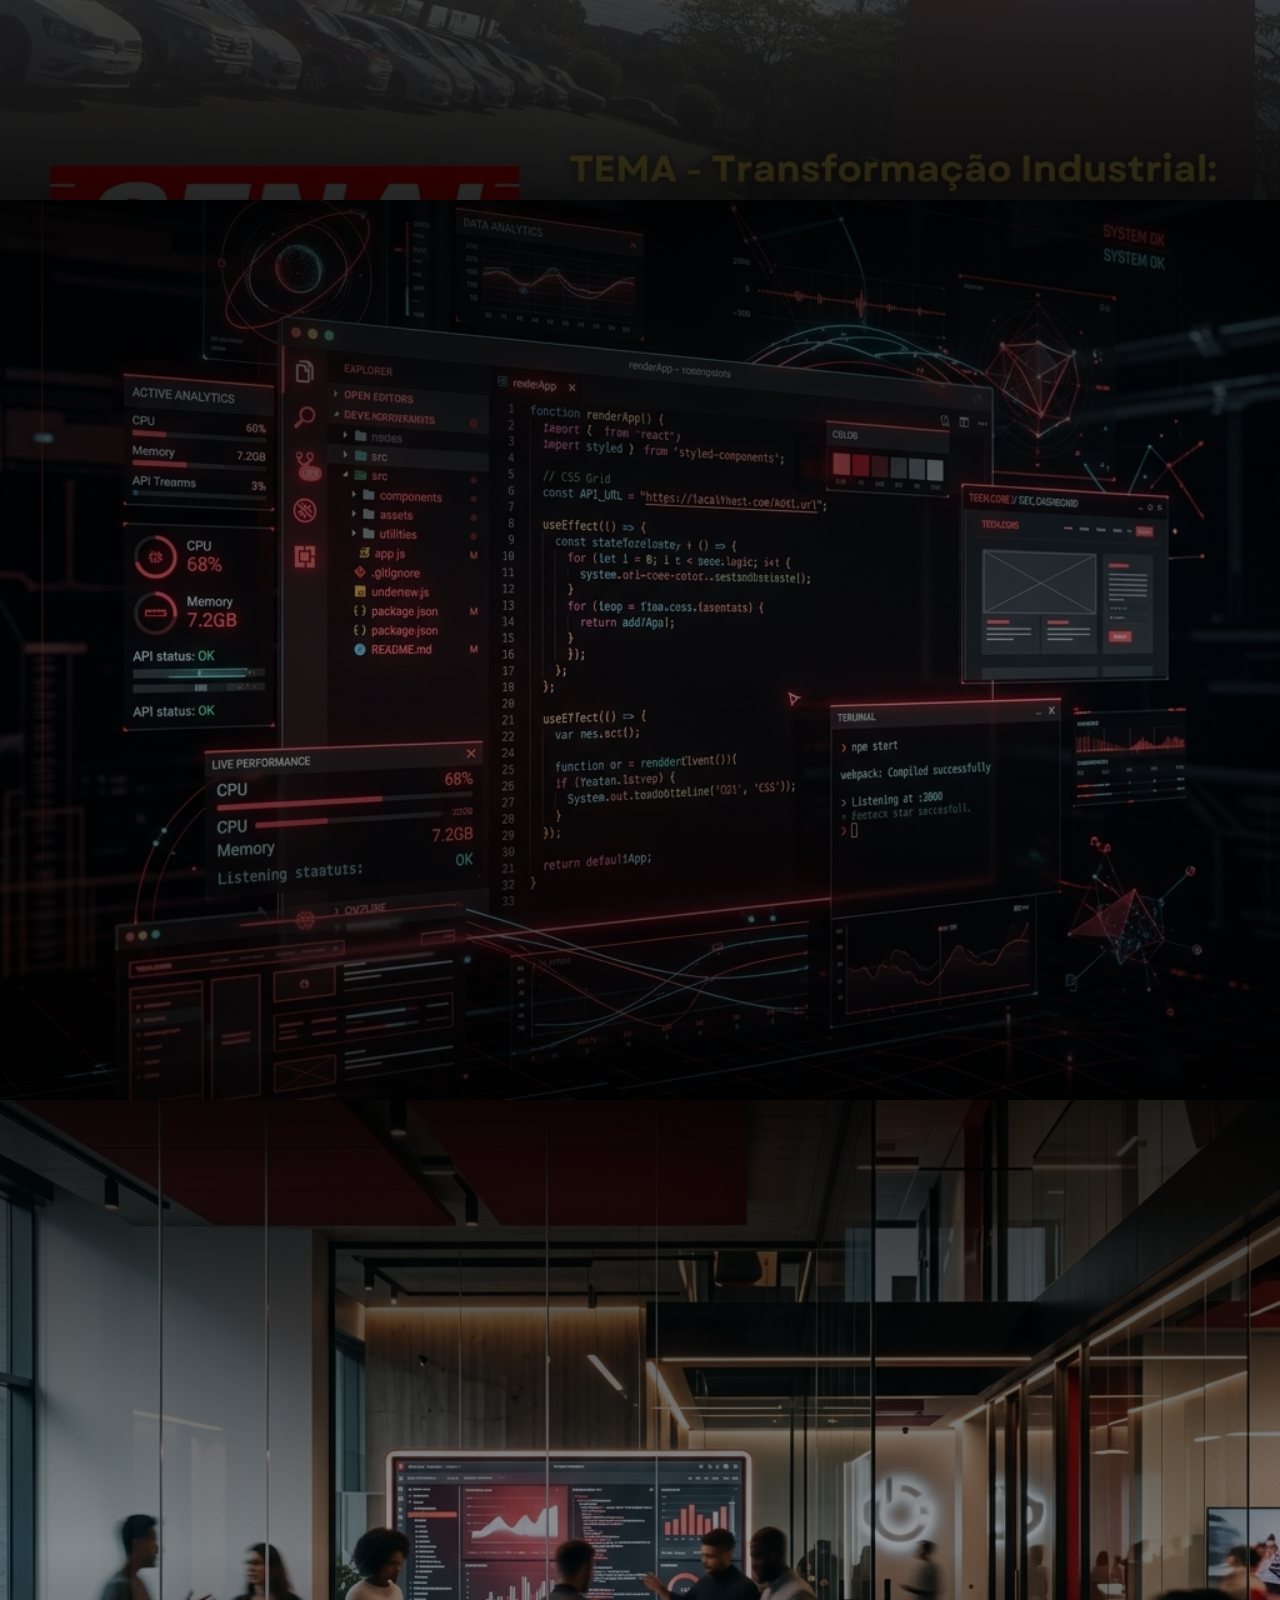
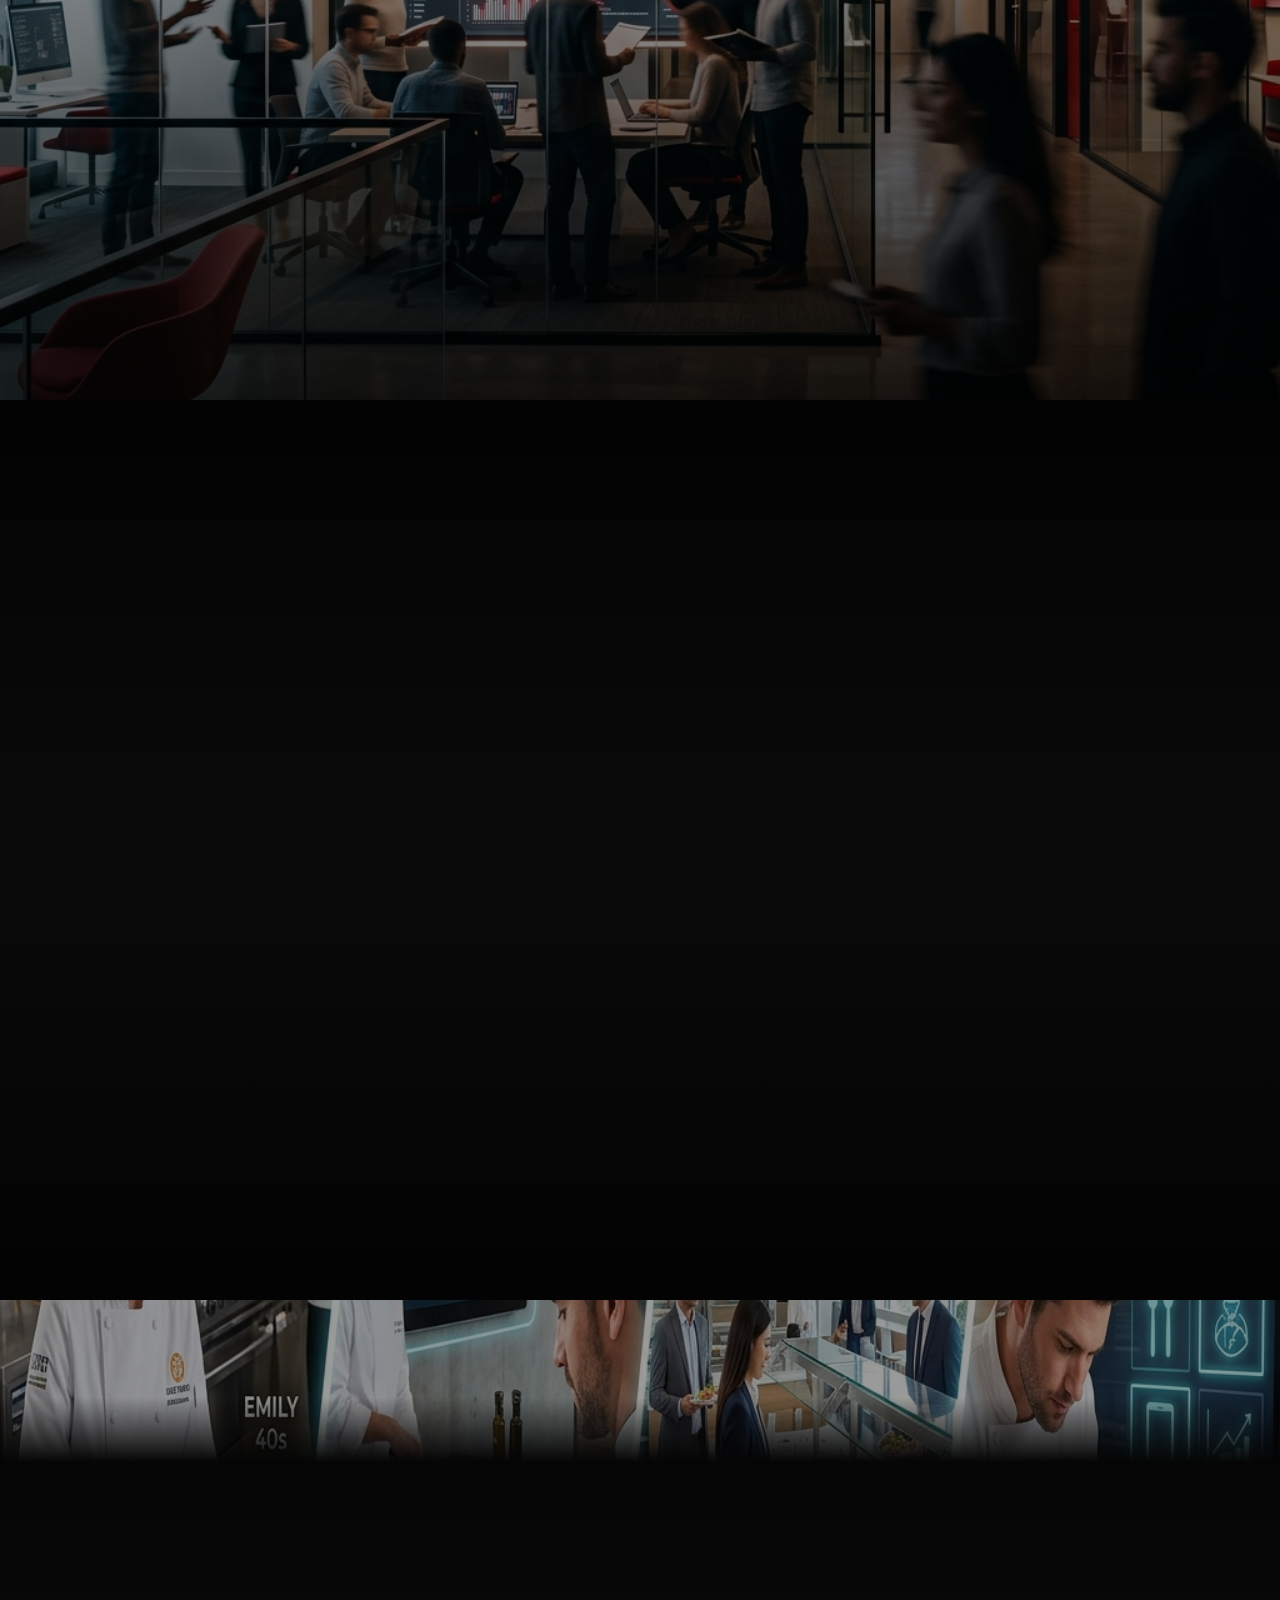
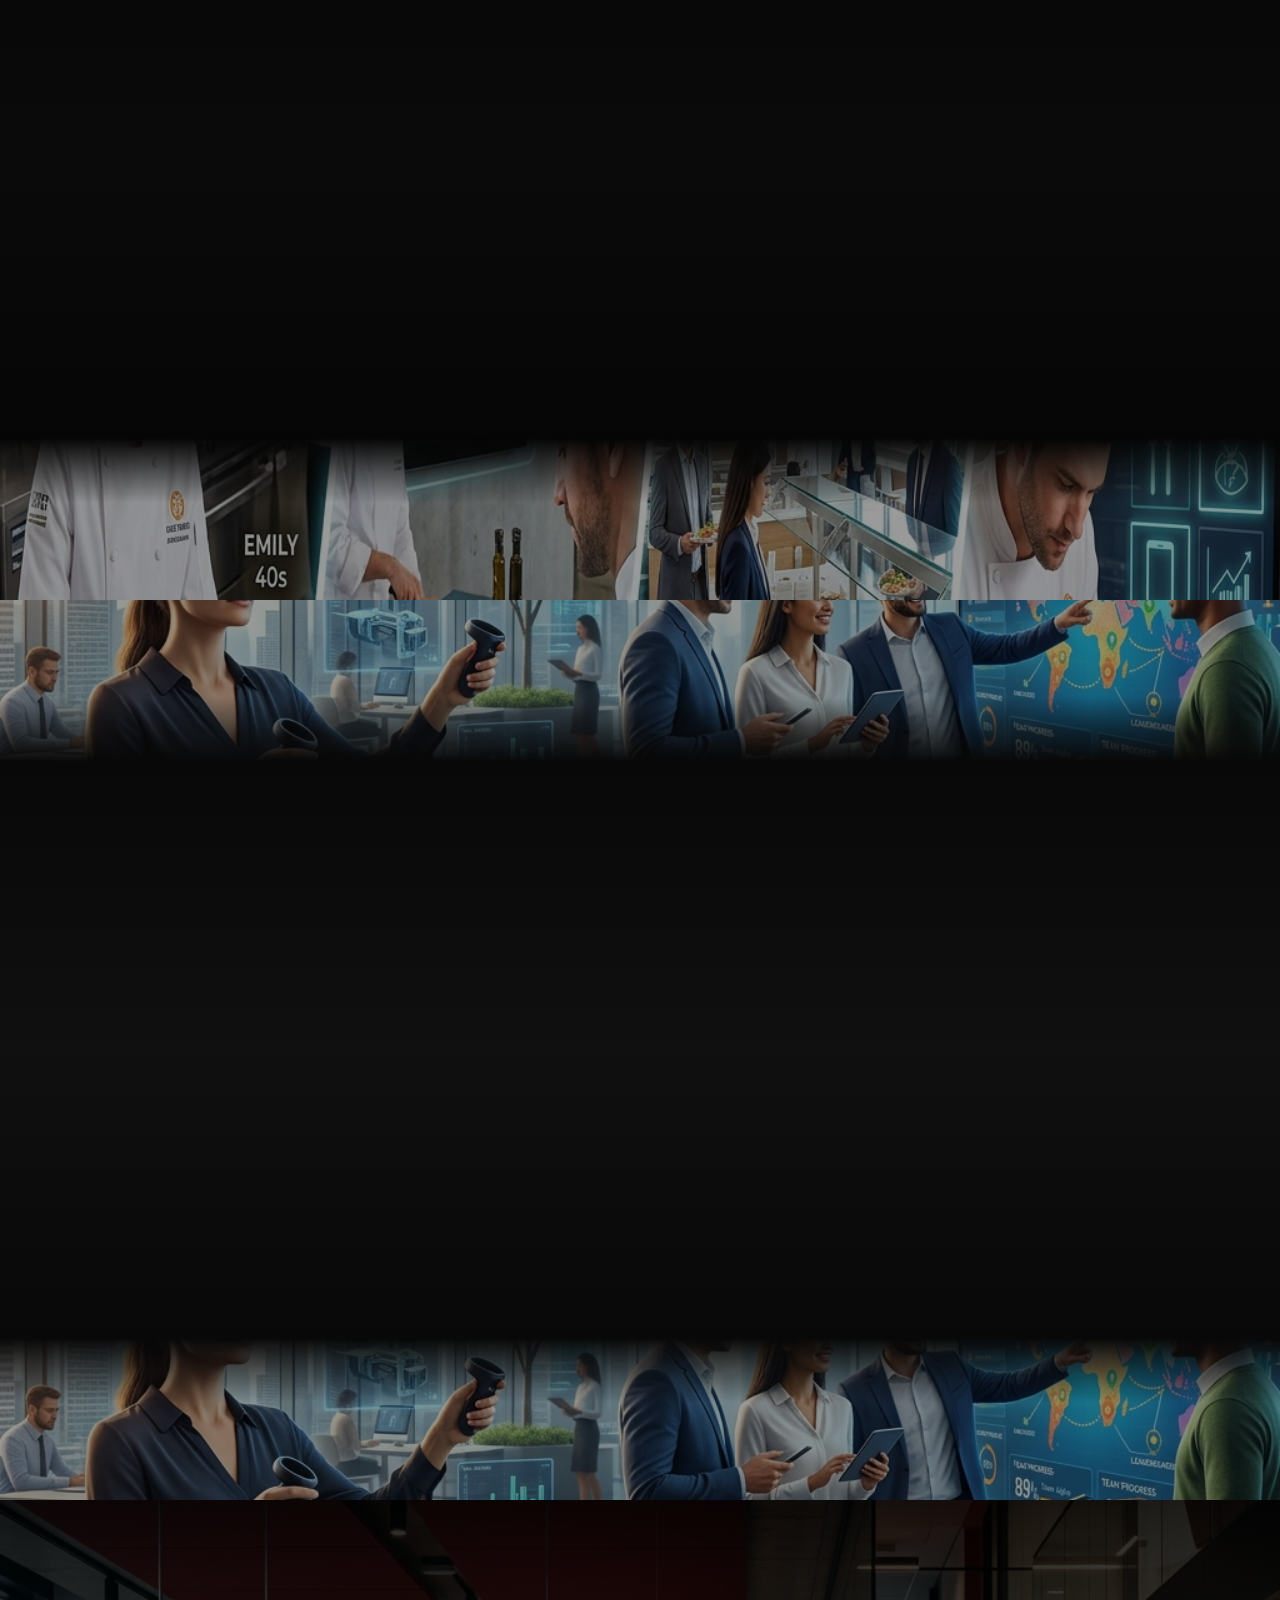
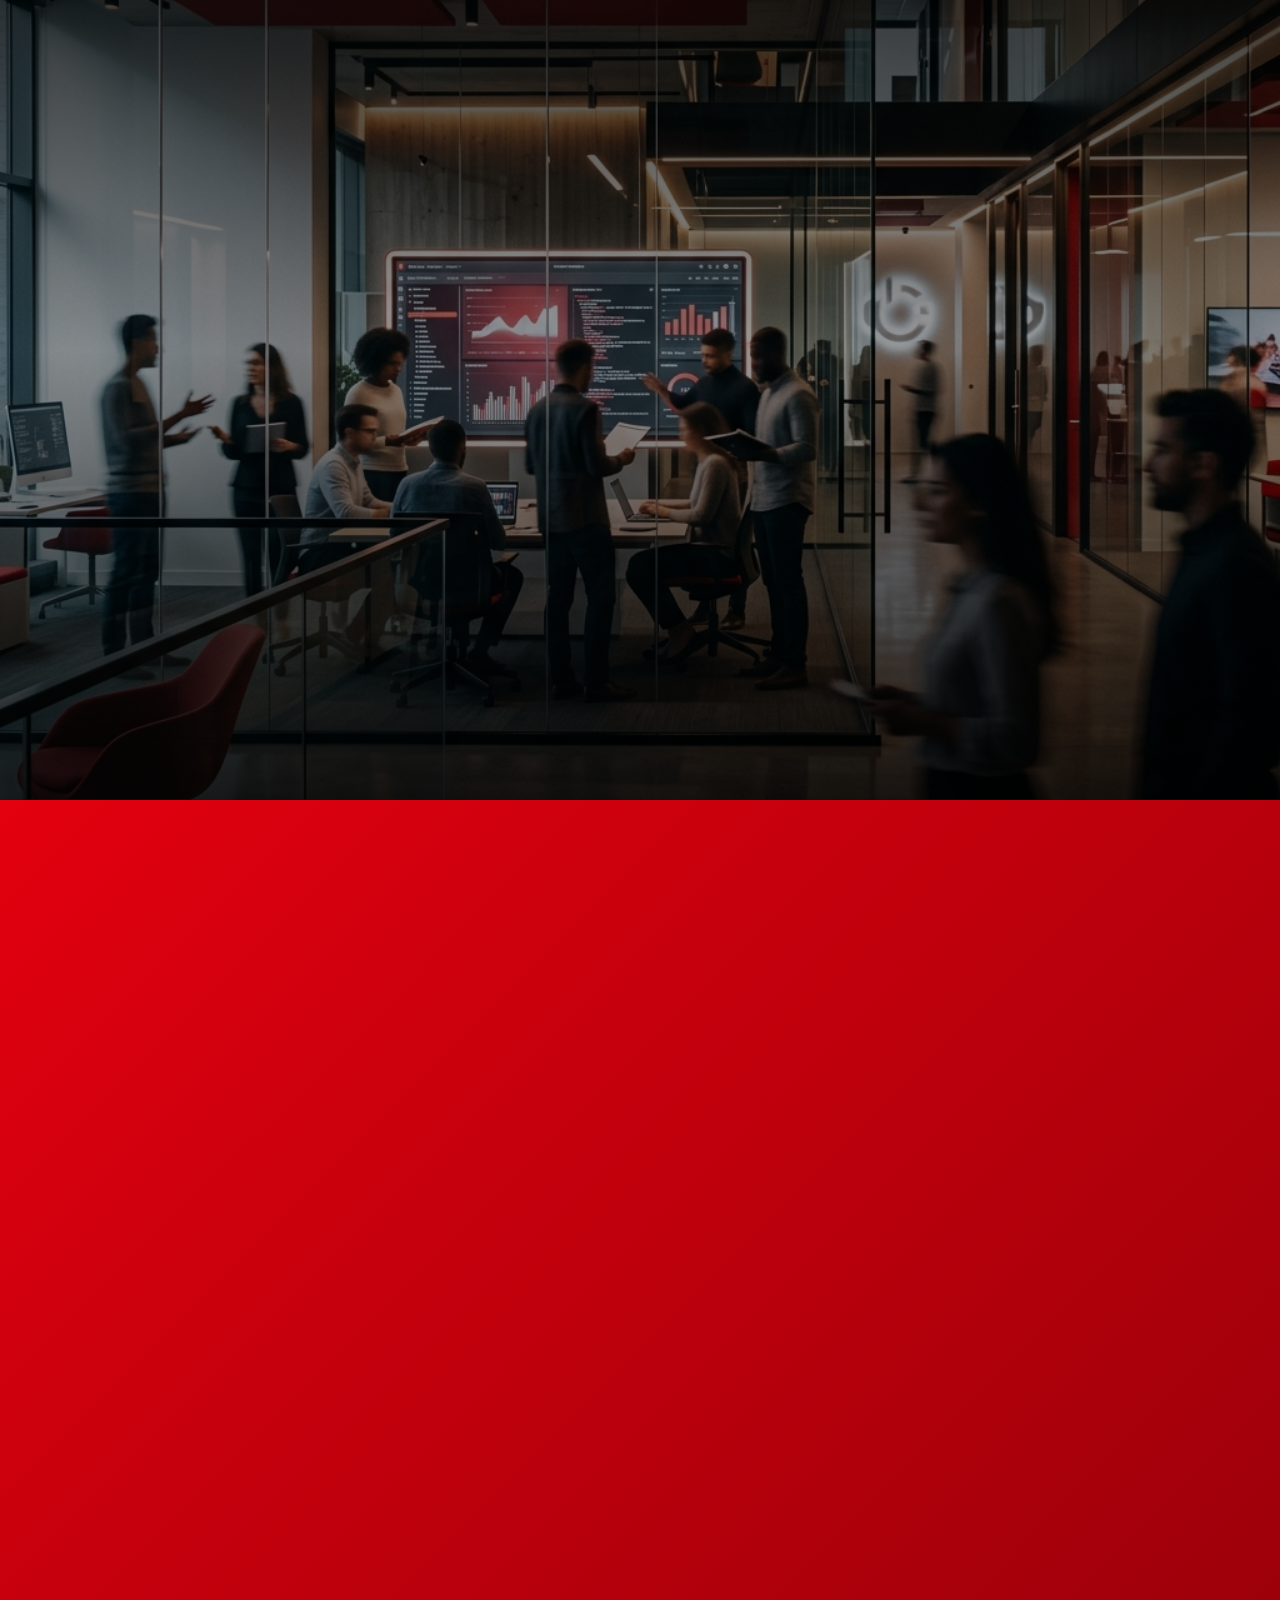
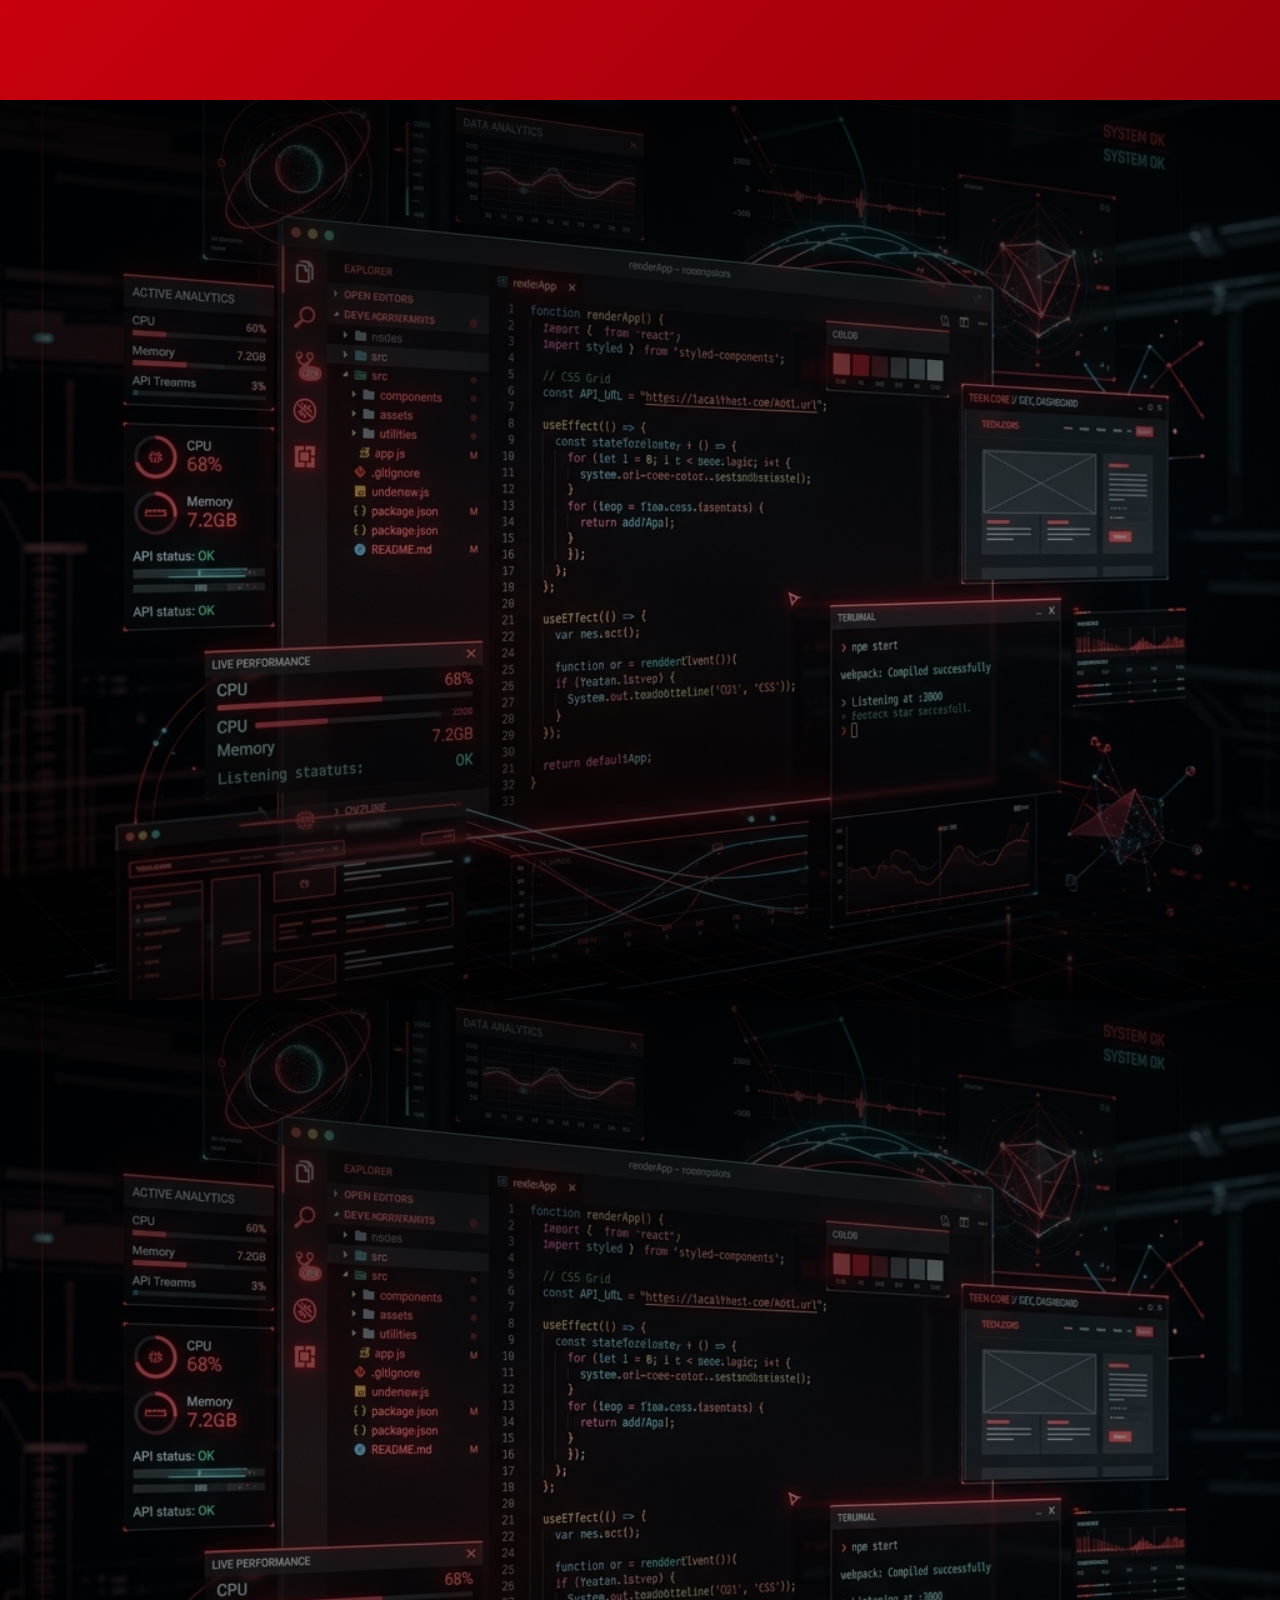
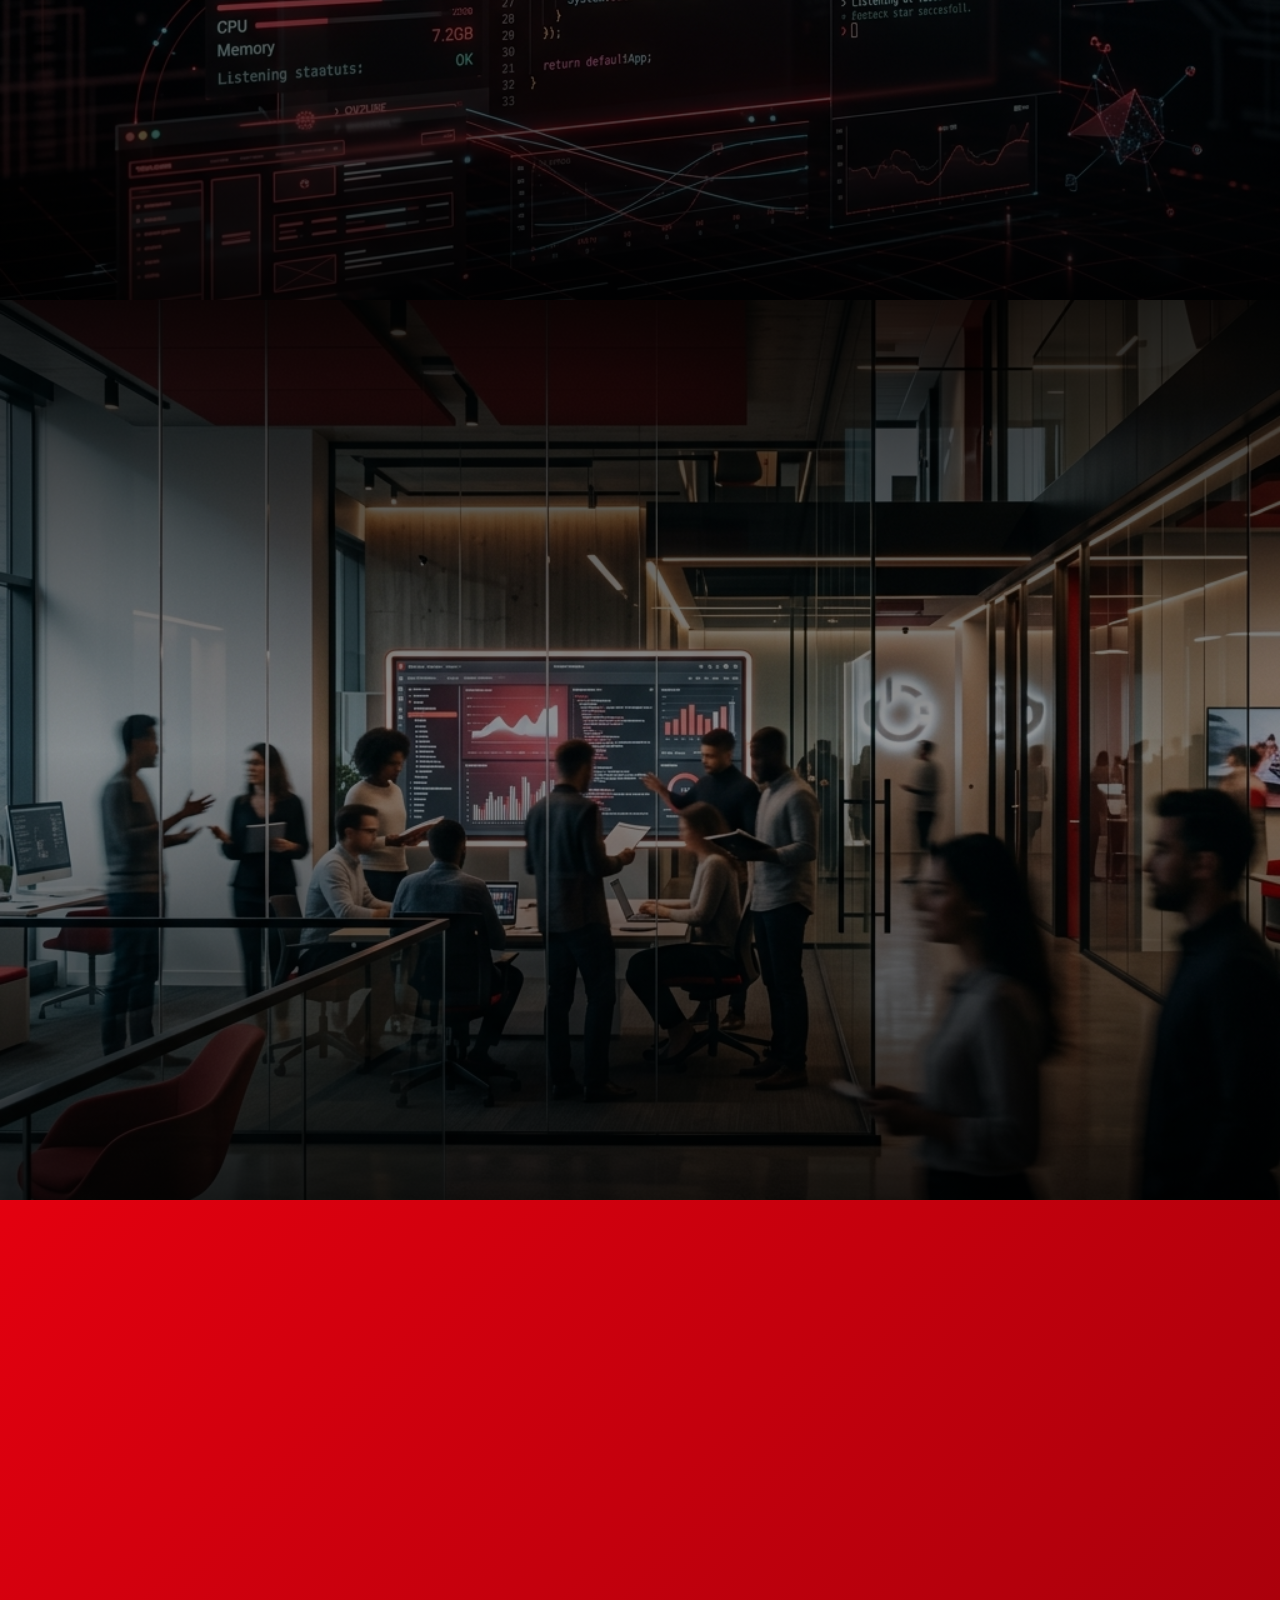
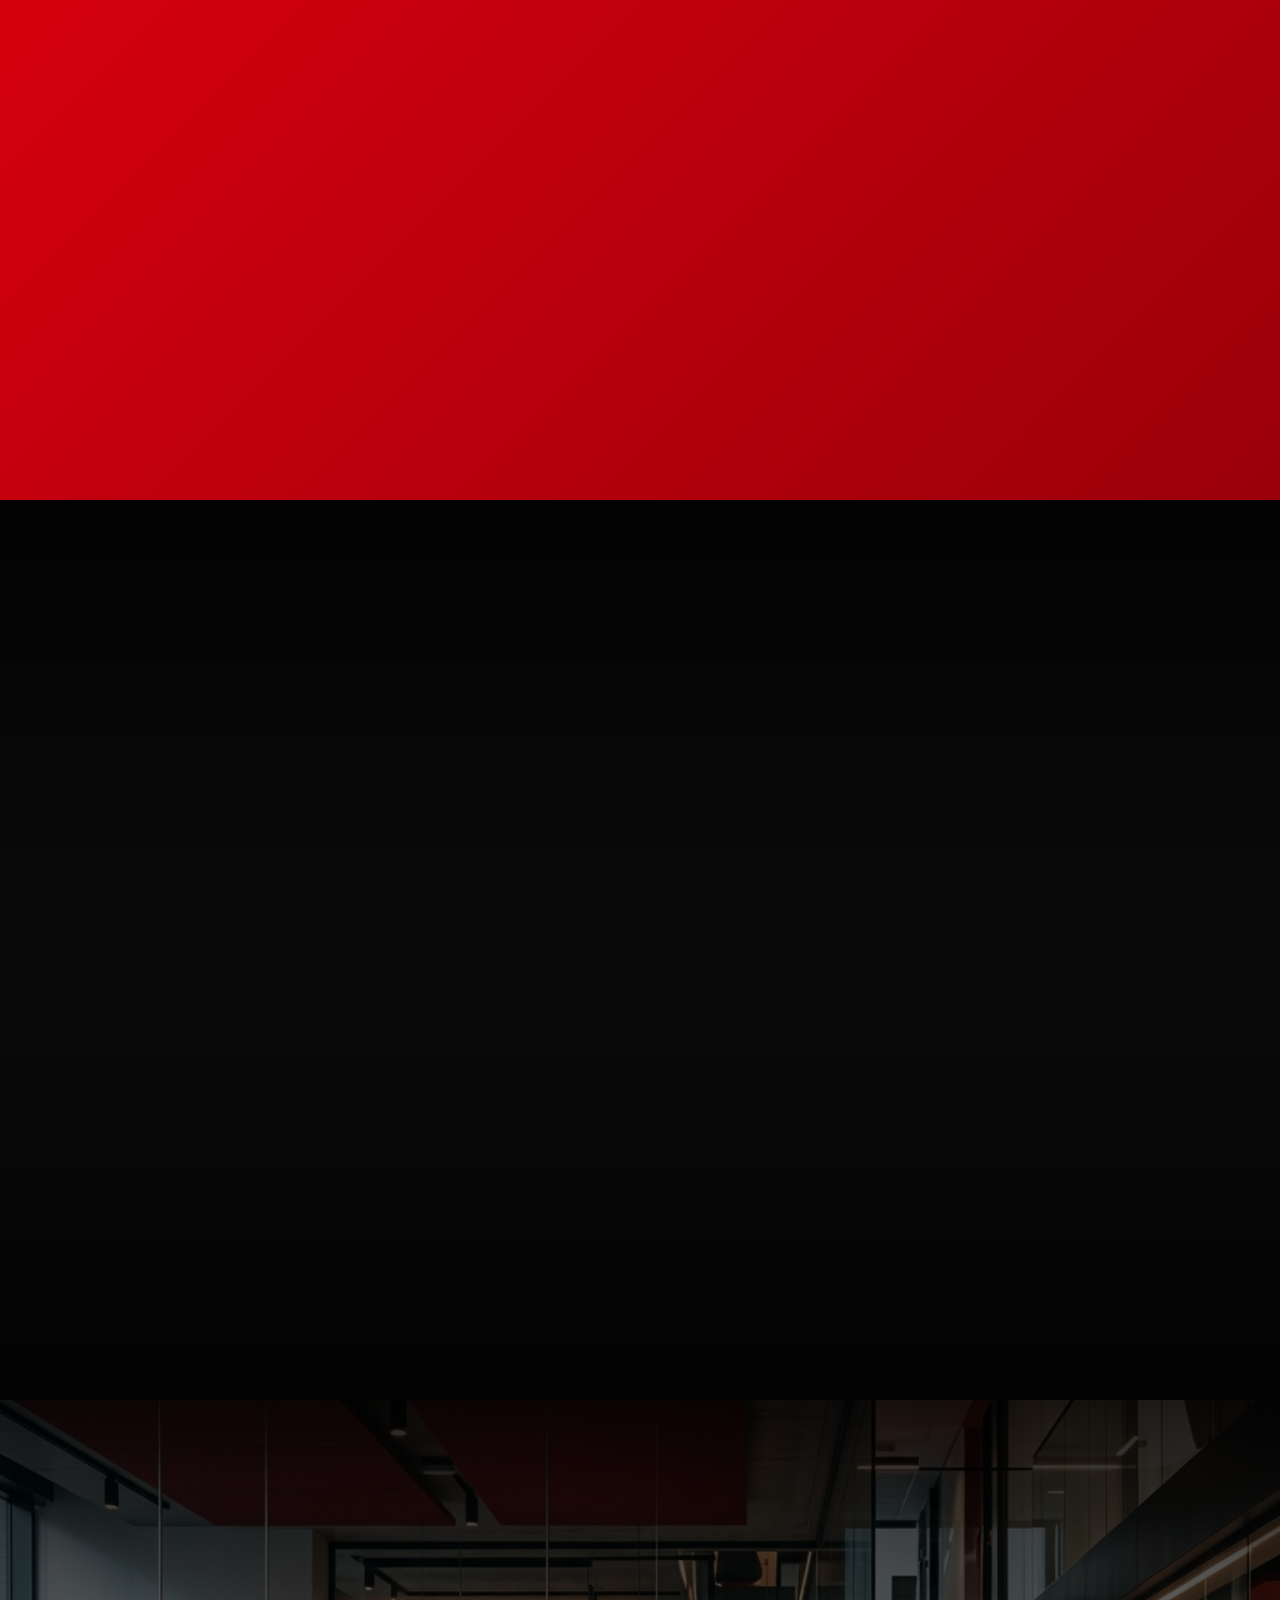
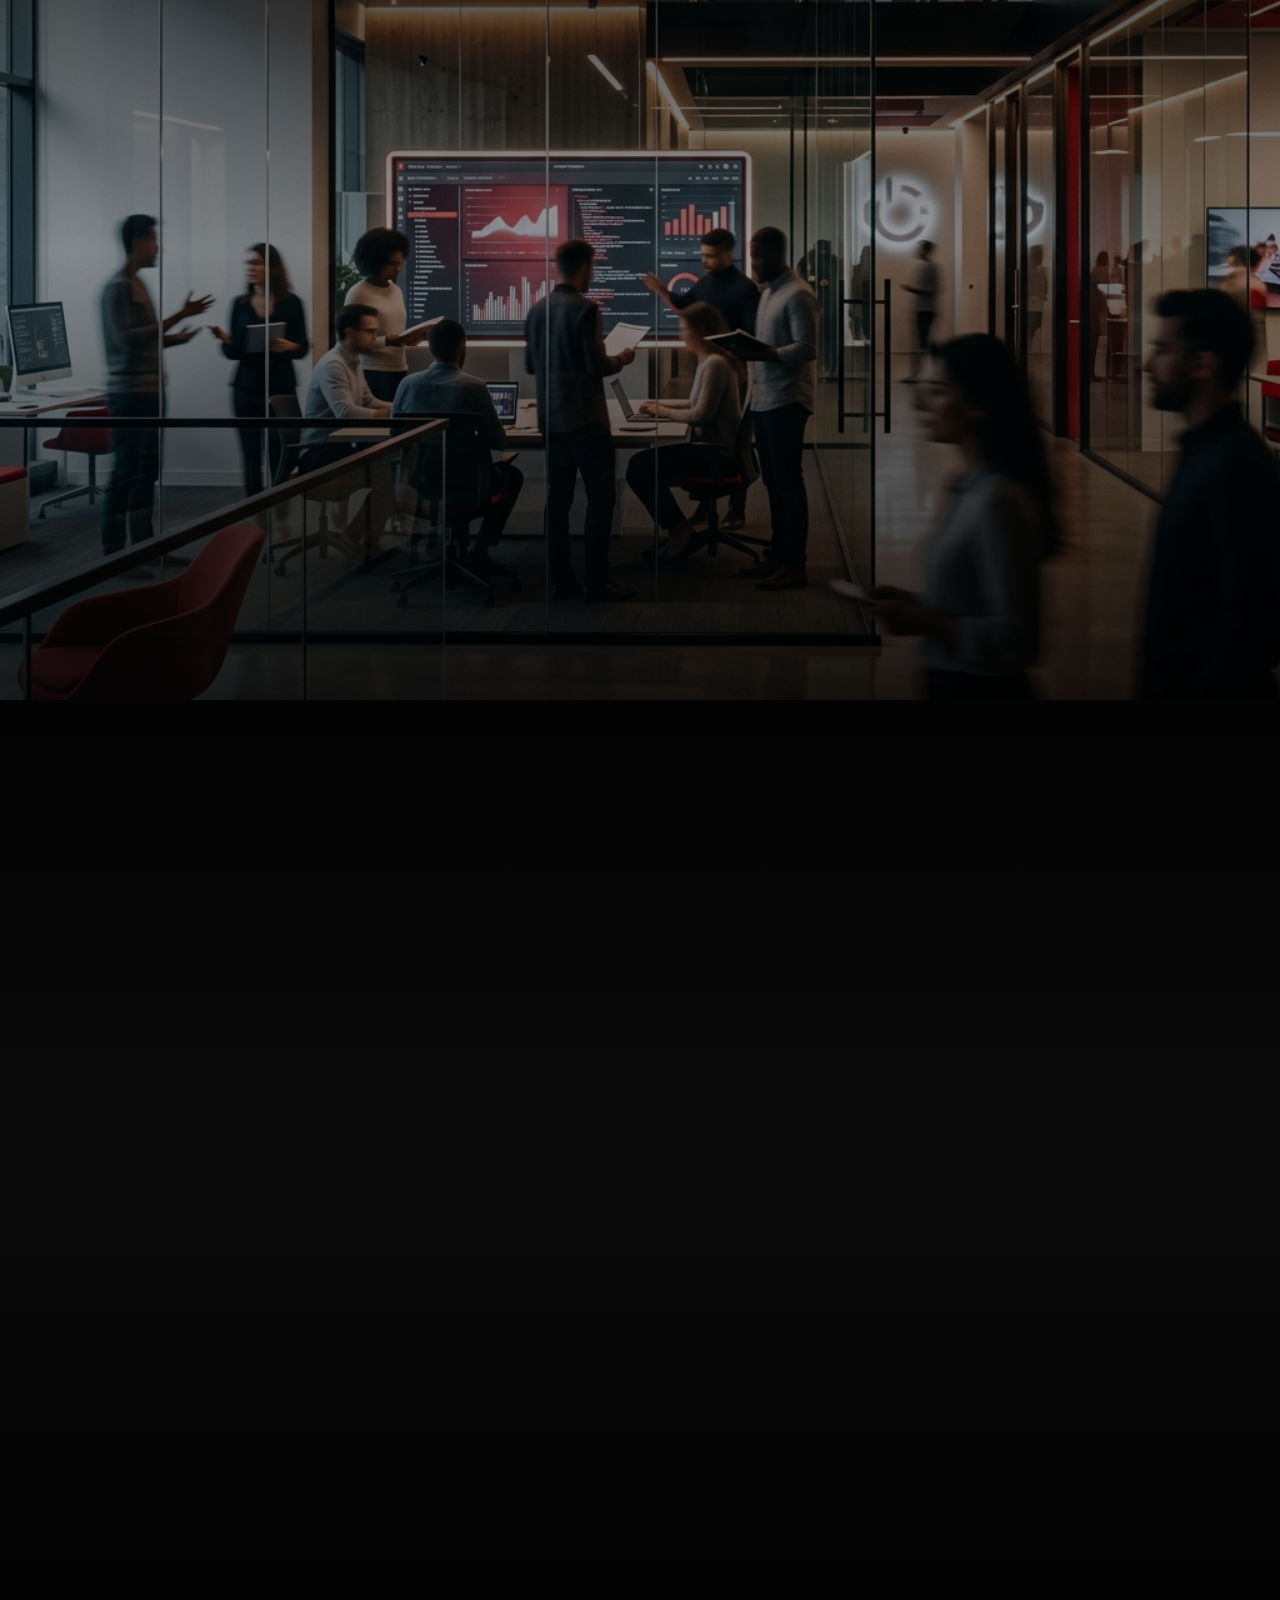
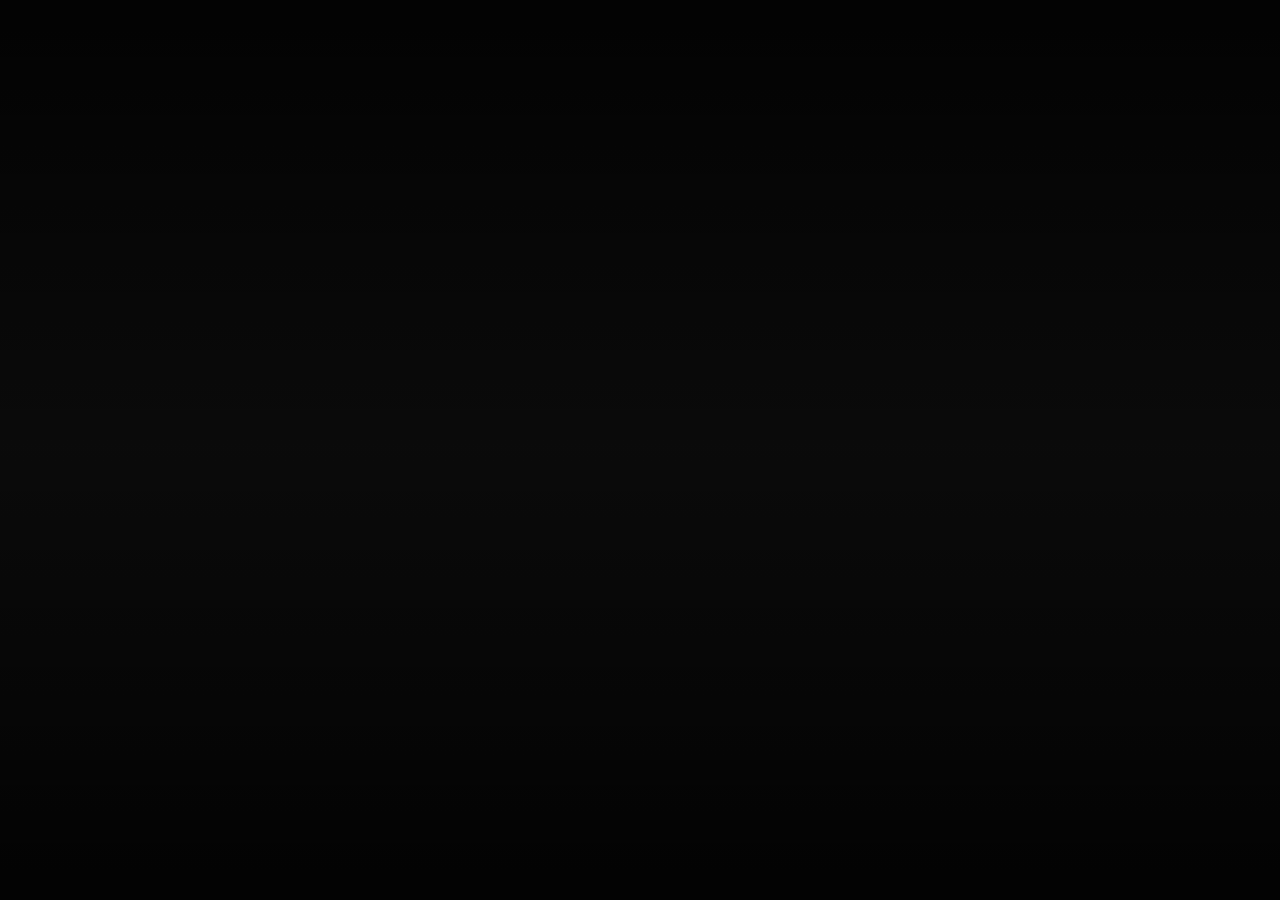
==== commit 67aceff0: "Enhance theme slides with thematic decorative bars" ====
--- a/2-ano.html
+++ b/2-ano.html
@@ -75,22 +75,26 @@
 
         <!-- Slide 6: Tema Turma A -->
         <div class="slide bg-dark">
+            <div class="theme-bar top" style="background-image: url('assets/tema-2a.png')"></div>
             <div class="slide-content">
                 <h2>Tema - Turma 2A</h2>
                 <p><strong>Sesi Alimentação</strong></p>
                 <p style="font-size: 1.2rem;">Sistema para gerenciar e inovar na área de alimentação corporativa.</p>
                 <a href="https://plataforma.gpinovacao.senai.br/plataforma/demandas-da-industria/interna/11697" target="_blank" class="external-link">Ver Documentação na Plataforma GP Inovação</a>
             </div>
+            <div class="theme-bar bottom" style="background-image: url('assets/tema-2a.png')"></div>
         </div>
 
         <!-- Slide 7: Tema Turma B -->
         <div class="slide bg-gray">
+            <div class="theme-bar top" style="background-image: url('assets/tema-2b.png')"></div>
             <div class="slide-content">
                 <h2>Tema - Turma 2B</h2>
                 <p><strong>Treinamentos Obrigatórios</strong></p>
                 <p style="font-size: 1.2rem;">Plataforma Gamificada para Treinamentos Corporativos Obrigatórios.</p>
                 <a href="https://plataforma.gpinovacao.senai.br/plataforma/demandas-da-industria/interna/11990" target="_blank" class="external-link">Ver Documentação na Plataforma GP Inovação</a>
             </div>
+            <div class="theme-bar bottom" style="background-image: url('assets/tema-2b.png')"></div>
         </div>
 
         <!-- Slide 8: Formação dos Times -->
@@ -124,7 +128,7 @@
         <!-- Slide 10: Missão Parte 1 -->
         <div class="slide code-bg">
             <div class="slide-content">
-                <h2>Missão: Dev Front-end</h2>
+                <h2>Missão: <br>Dev Front-end</h2>
                 <p>Entregar o <strong>Protótipo de Alta Fidelidade no Figma</strong> e a Interface desenvolvida.</p>
                 <div class="card-container">
                     <div class="card">
@@ -137,7 +141,7 @@
         <!-- Slide 11: Missão Parte 2 -->
         <div class="slide code-bg">
             <div class="slide-content">
-                <h2>Missão: Dev Back-end</h2>
+                <h2>Missão: <br>Dev Back-end</h2>
                 <p>Construir a <strong>API e a Documentação Técnica</strong> do Projeto.</p>
                 <div class="card-container">
                     <div class="card">
@@ -150,7 +154,7 @@
         <!-- Slide 12: Missão Parte 3 -->
         <div class="slide team-bg">
             <div class="slide-content">
-                <h2>Missão: Analistas de Marketing</h2>
+                <h2>Missão: <br>Analistas de Marketing</h2>
                 <p>Construir o <strong>Plano Go-to-Market e Apresentação visual do Pitch</strong>.</p>
                 <div class="card-container">
                     <div class="card">
@@ -190,26 +194,55 @@
             <div class="slide-content">
                 <h2>Cronograma do Evento</h2>
                 <p style="margin-bottom: 2rem;"><strong>Datas: 26 e 27/05/2026</strong> <br> Atividades práticas: Manhã (8h-11h) e Tarde (14h-17h)</p>
-                <div class="timeline">
-                    <div class="timeline-item">
-                        <div class="timeline-dot">04</div>
-                        <div class="timeline-content"><h4>04/05</h4><p>Kickoff e Escopo</p></div>
-                    </div>
-                    <div class="timeline-item">
-                        <div class="timeline-dot">05</div>
-                        <div class="timeline-content"><h4>05-11/05</h4><p>Design e Docs</p></div>
-                    </div>
-                    <div class="timeline-item">
-                        <div class="timeline-dot">12</div>
-                        <div class="timeline-content"><h4>12/05</h4><p>Integração</p></div>
-                    </div>
-                    <div class="timeline-item">
-                        <div class="timeline-dot">26</div>
-                        <div class="timeline-content"><h4>26/05</h4><p>Ativ. Prática</p></div>
-                    </div>
-                    <div class="timeline-item">
-                        <div class="timeline-dot">27</div>
-                        <div class="timeline-content"><h4>27/05</h4><p>Grande Pitch</p></div>
+                <div class="timeline-group">
+                    <h2 class="timeline-label">2ºA</h2>
+                    <div class="timeline">
+                        <div class="timeline-item">
+                            <div class="timeline-dot">04</div>
+                            <div class="timeline-content"><h4>04/05</h4><p>Kickoff e Escopo</p></div>
+                        </div>
+                        <div class="timeline-item">
+                            <div class="timeline-dot">05</div>
+                            <div class="timeline-content"><h4>05/05</h4><p>Design, Docs e Prototipação</p></div>
+                        </div>
+                        <div class="timeline-item">
+                            <div class="timeline-dot">11</div>
+                            <div class="timeline-content"><h4>11/05</h4><p>Design, Docs e Prototipação</p></div>
+                        </div>
+                        <div class="timeline-item">
+                            <div class="timeline-dot">12</div>
+                            <div class="timeline-content"><h4>12/05</h4><p>Pitches, Votação e Integração</p></div>
+                        </div>
+                        <div class="timeline-item">
+                            <div class="timeline-dot">26</div>
+                            <div class="timeline-content"><h4>26/05</h4><p>Dia da Indústria - Grande Pitch</p></div>
+                        </div>
+                    </div>
+                </div>
+
+                <div class="timeline-group">
+                    <h2 class="timeline-label">2ºB</h2>
+                    <div class="timeline">
+                        <div class="timeline-item">
+                            <div class="timeline-dot">04</div>
+                            <div class="timeline-content"><h4>04/05</h4><p>Kickoff e Escopo</p></div>
+                        </div>
+                        <div class="timeline-item">
+                            <div class="timeline-dot">05</div>
+                            <div class="timeline-content"><h4>05/05</h4><p>Design, Docs e Prototipação</p></div>
+                        </div>
+                        <div class="timeline-item">
+                            <div class="timeline-dot">11</div>
+                            <div class="timeline-content"><h4>11/05</h4><p>Design, Docs e Prototipação</p></div>
+                        </div>
+                        <div class="timeline-item">
+                            <div class="timeline-dot">12</div>
+                            <div class="timeline-content"><h4>12/05</h4><p>Pitches, Votação e Integração</p></div>
+                        </div>
+                        <div class="timeline-item">
+                            <div class="timeline-dot">26</div>
+                            <div class="timeline-content"><h4>26/05</h4><p>Dia da Indústria - Grande Pitch</p></div>
+                        </div>
                     </div>
                 </div>
             </div>
@@ -222,6 +255,7 @@
                 <p>Baixe agora a especificação completa em PDF para não perder nenhum detalhe.</p>
                 <div class="card-container" style="margin-top: 3rem;">
                     <a href="Especificação 2ºAno.pdf" download class="btn btn-red btn-pulse" style="padding: 1.5rem 3rem;">Baixar PDF Especificação</a>
+                    <a href="Modelo Documento Back-end.docx" download class="btn btn-dark" style="padding: 1.5rem 3rem;">Baixar Modelo Back-end (.docx)</a>
                 </div>
             </div>
         </div>
--- a/style.css
+++ b/style.css
@@ -70,13 +70,35 @@
     width: auto;
 }
 
+/* Timeline Group with Label on the Left */
+.timeline-group {
+    display: flex;
+    align-items: center;
+    gap: 2rem;
+    margin-top: 3rem;
+    width: 100%;
+}
+
+.timeline-label {
+    font-size: 3rem;
+    font-weight: 800;
+    color: var(--senai-red);
+    min-width: 120px;
+    text-align: right;
+    margin: 0 !important;
+}
+
+.timeline-group .timeline {
+    flex-grow: 1;
+    margin-top: 0;
+}
+
 /* Timeline Styles */
 .timeline {
     display: flex;
     justify-content: space-between;
     align-items: flex-start;
     width: 100%;
-    margin-top: 3rem;
     position: relative;
     padding: 0 2rem;
 }
@@ -366,6 +388,38 @@
 }
 
 
+/* Theme Slide Decorative Bars */
+.theme-bar {
+    position: absolute;
+    left: 0;
+    width: 100%;
+    height: 18vh;
+    background-size: cover;
+    background-position: center;
+    z-index: 5;
+    pointer-events: none;
+    opacity: 0.6;
+    transition: opacity 0.5s ease;
+}
+
+.slide.active .theme-bar {
+    opacity: 0.9;
+}
+
+.theme-bar.top {
+    top: 0;
+    mask-image: linear-gradient(to bottom, black 60%, transparent 100%);
+    -webkit-mask-image: linear-gradient(to bottom, black 60%, transparent 100%);
+}
+
+.theme-bar.bottom {
+    bottom: 0;
+    mask-image: linear-gradient(to top, black 60%, transparent 100%);
+    -webkit-mask-image: linear-gradient(to top, black 60%, transparent 100%);
+}
+
+/* Specific backgrounds for theme slides are handled via inline styles for flexibility */
+
 .external-link {
     display: inline-block;
     margin-top: 1.5rem;
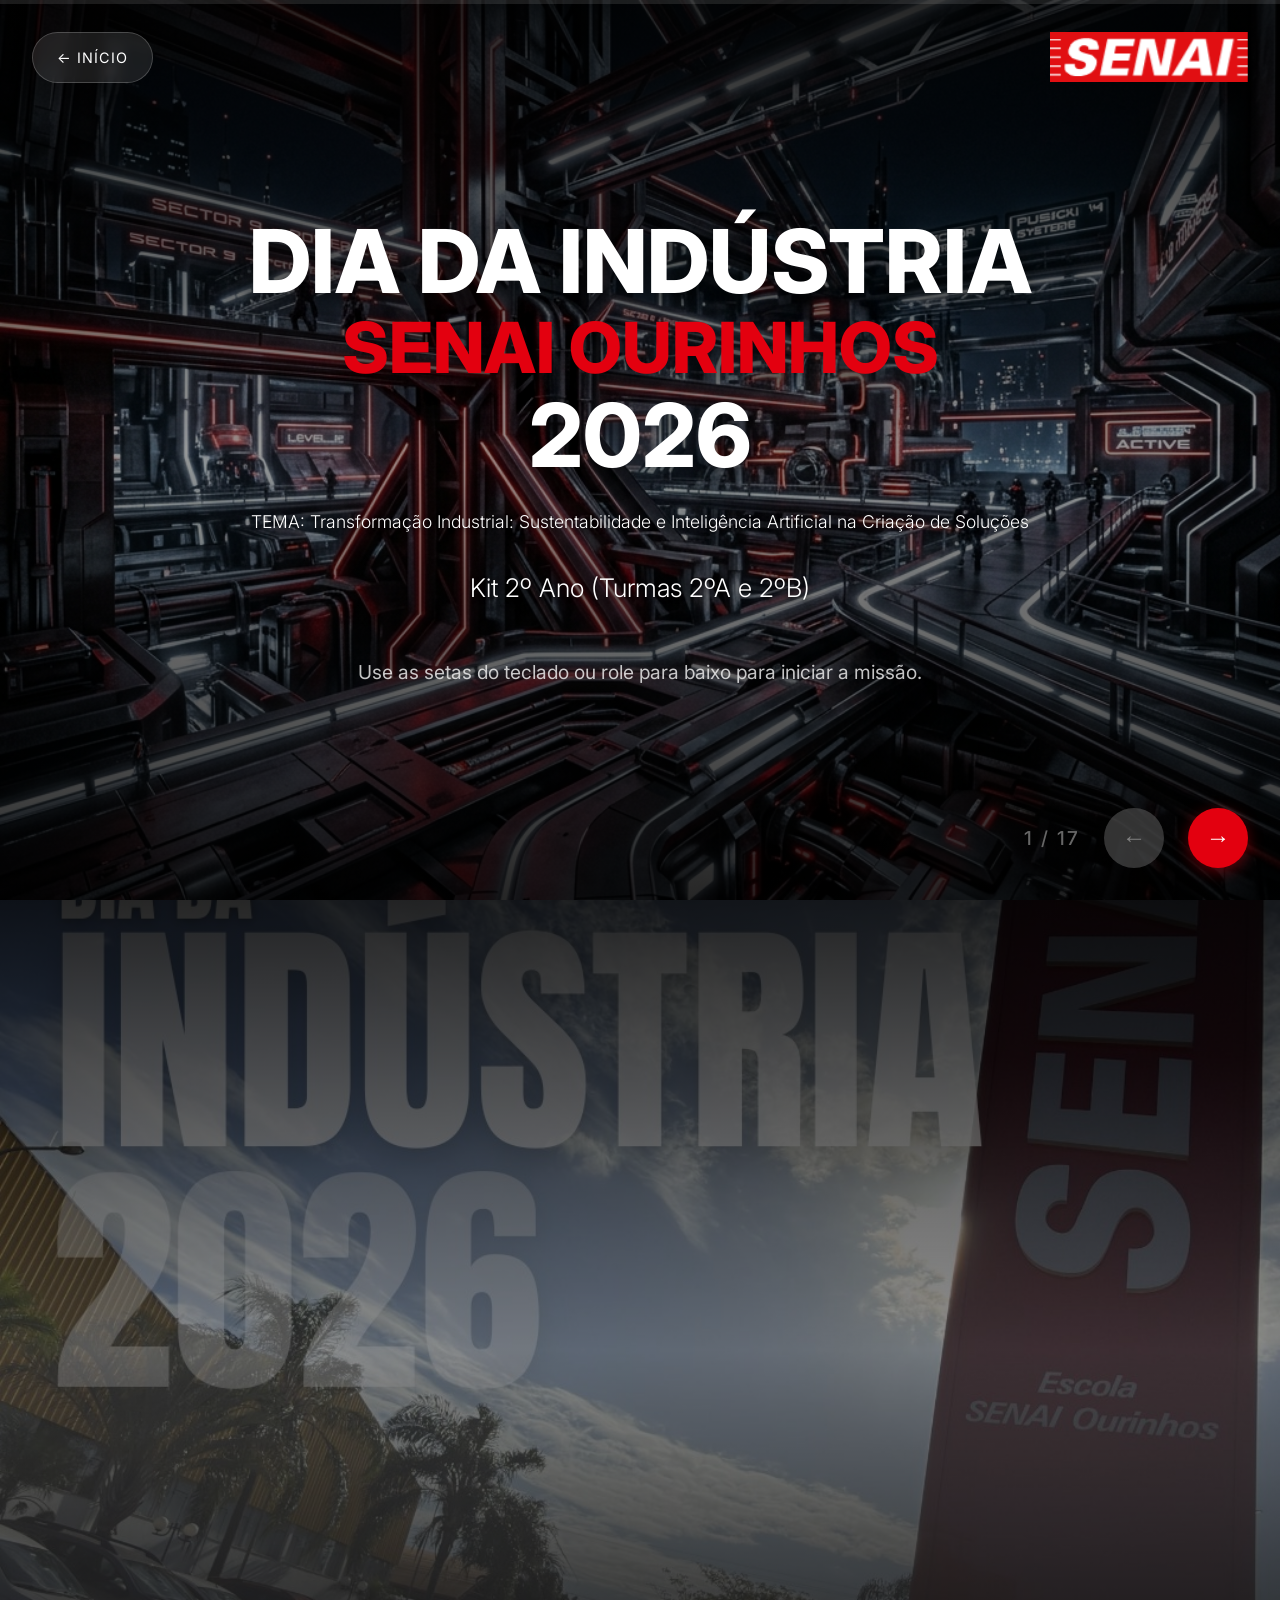
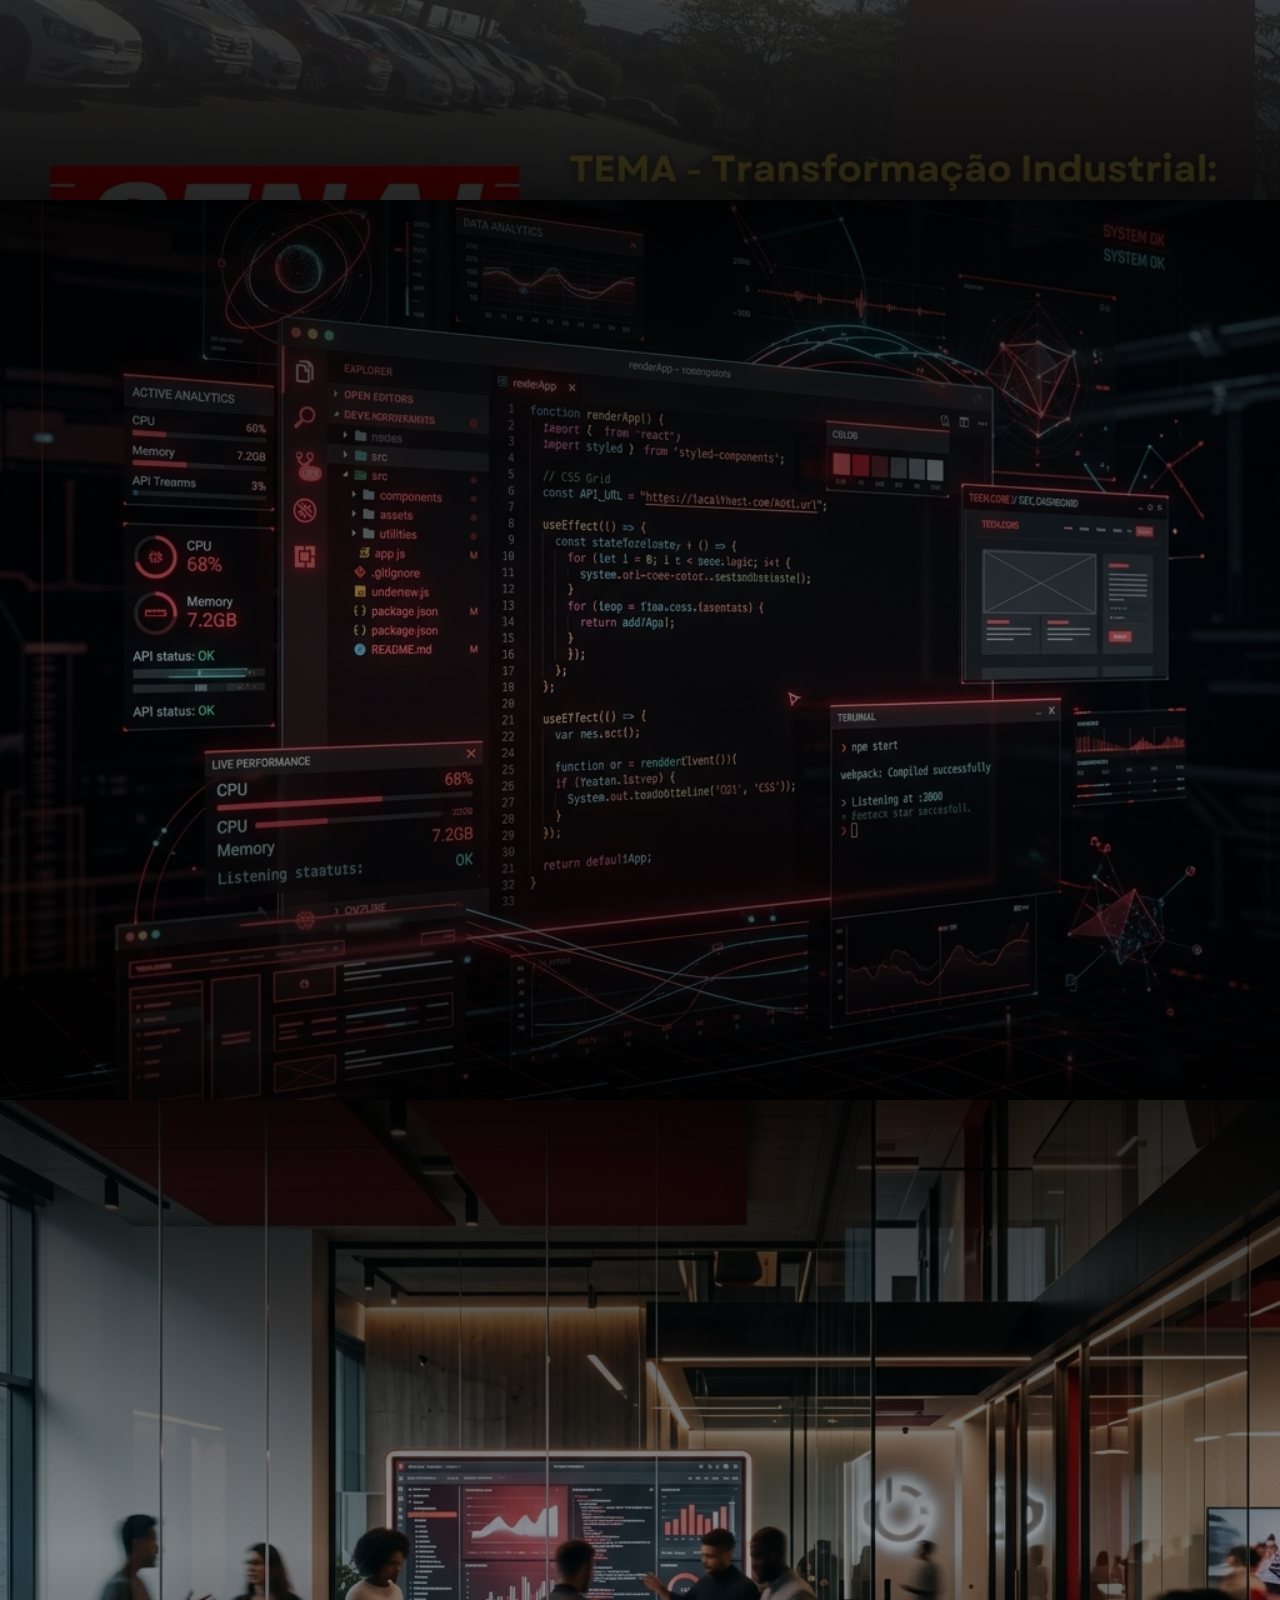
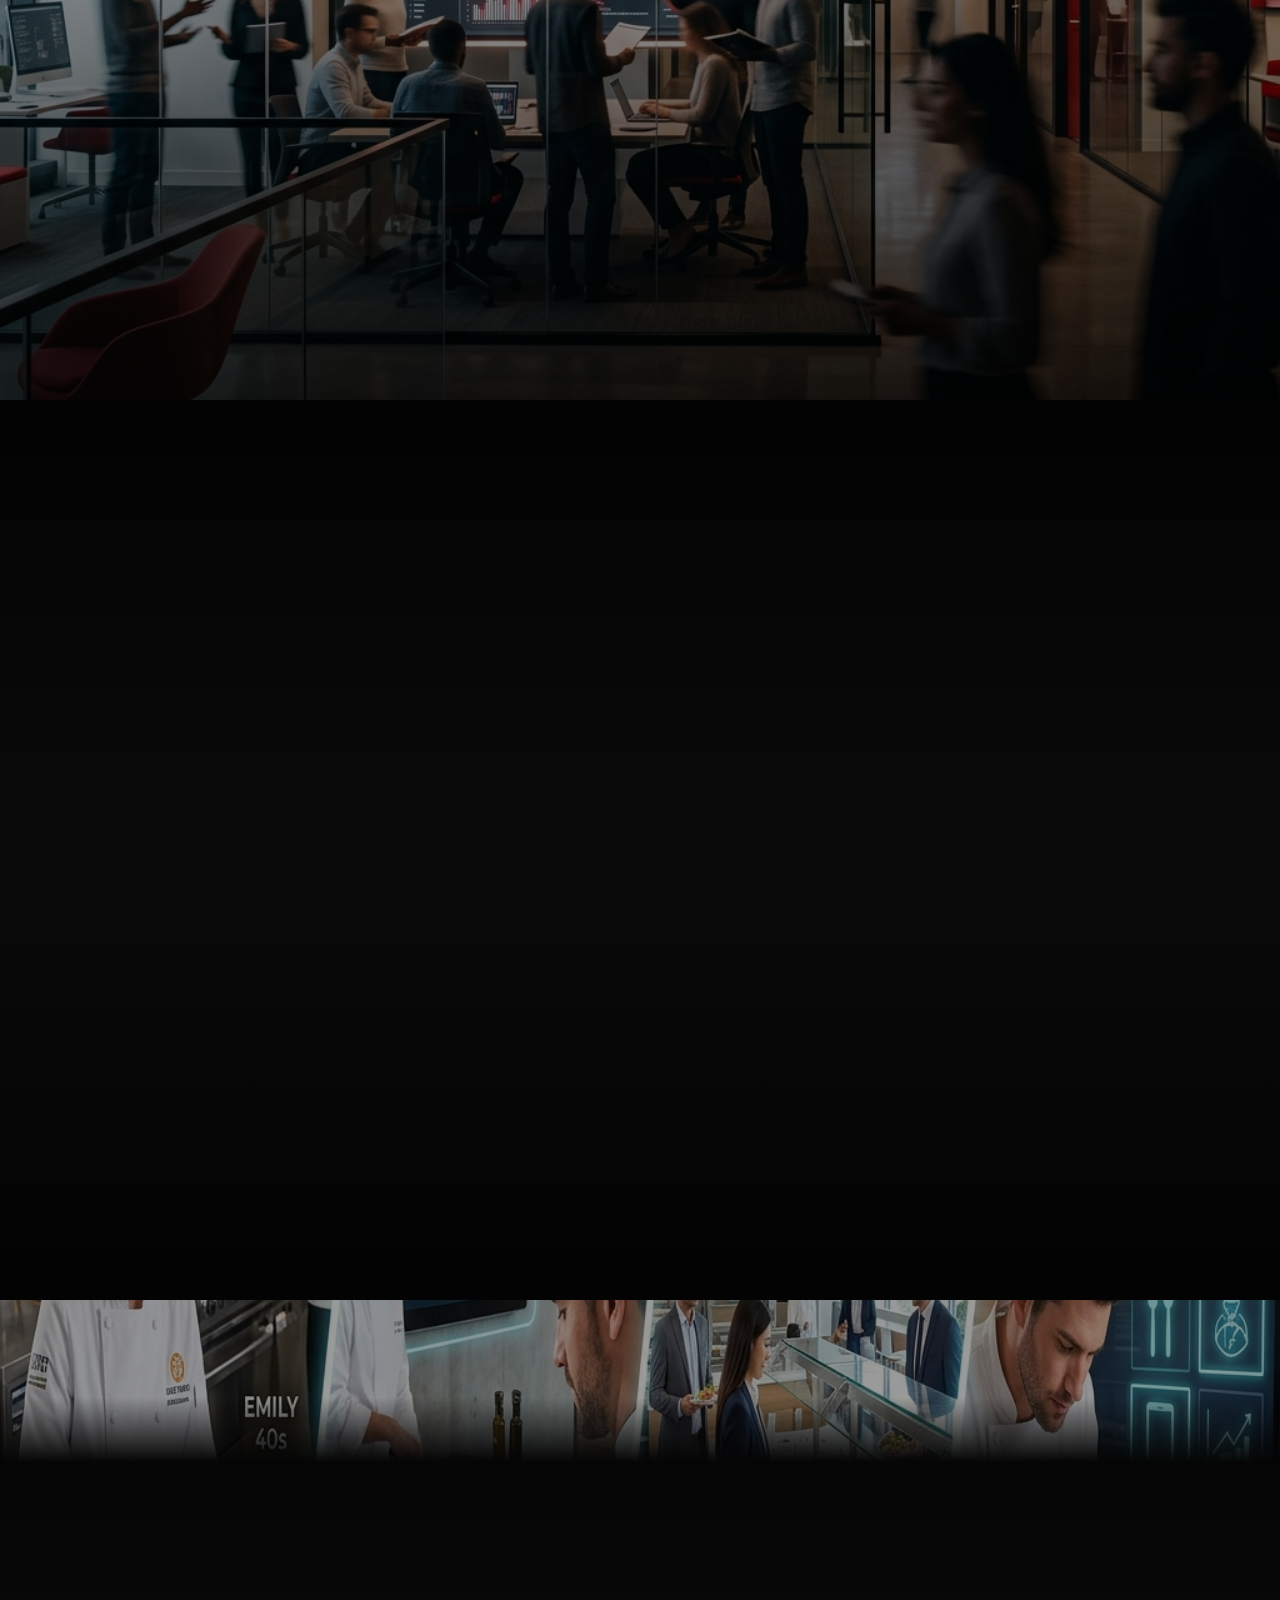
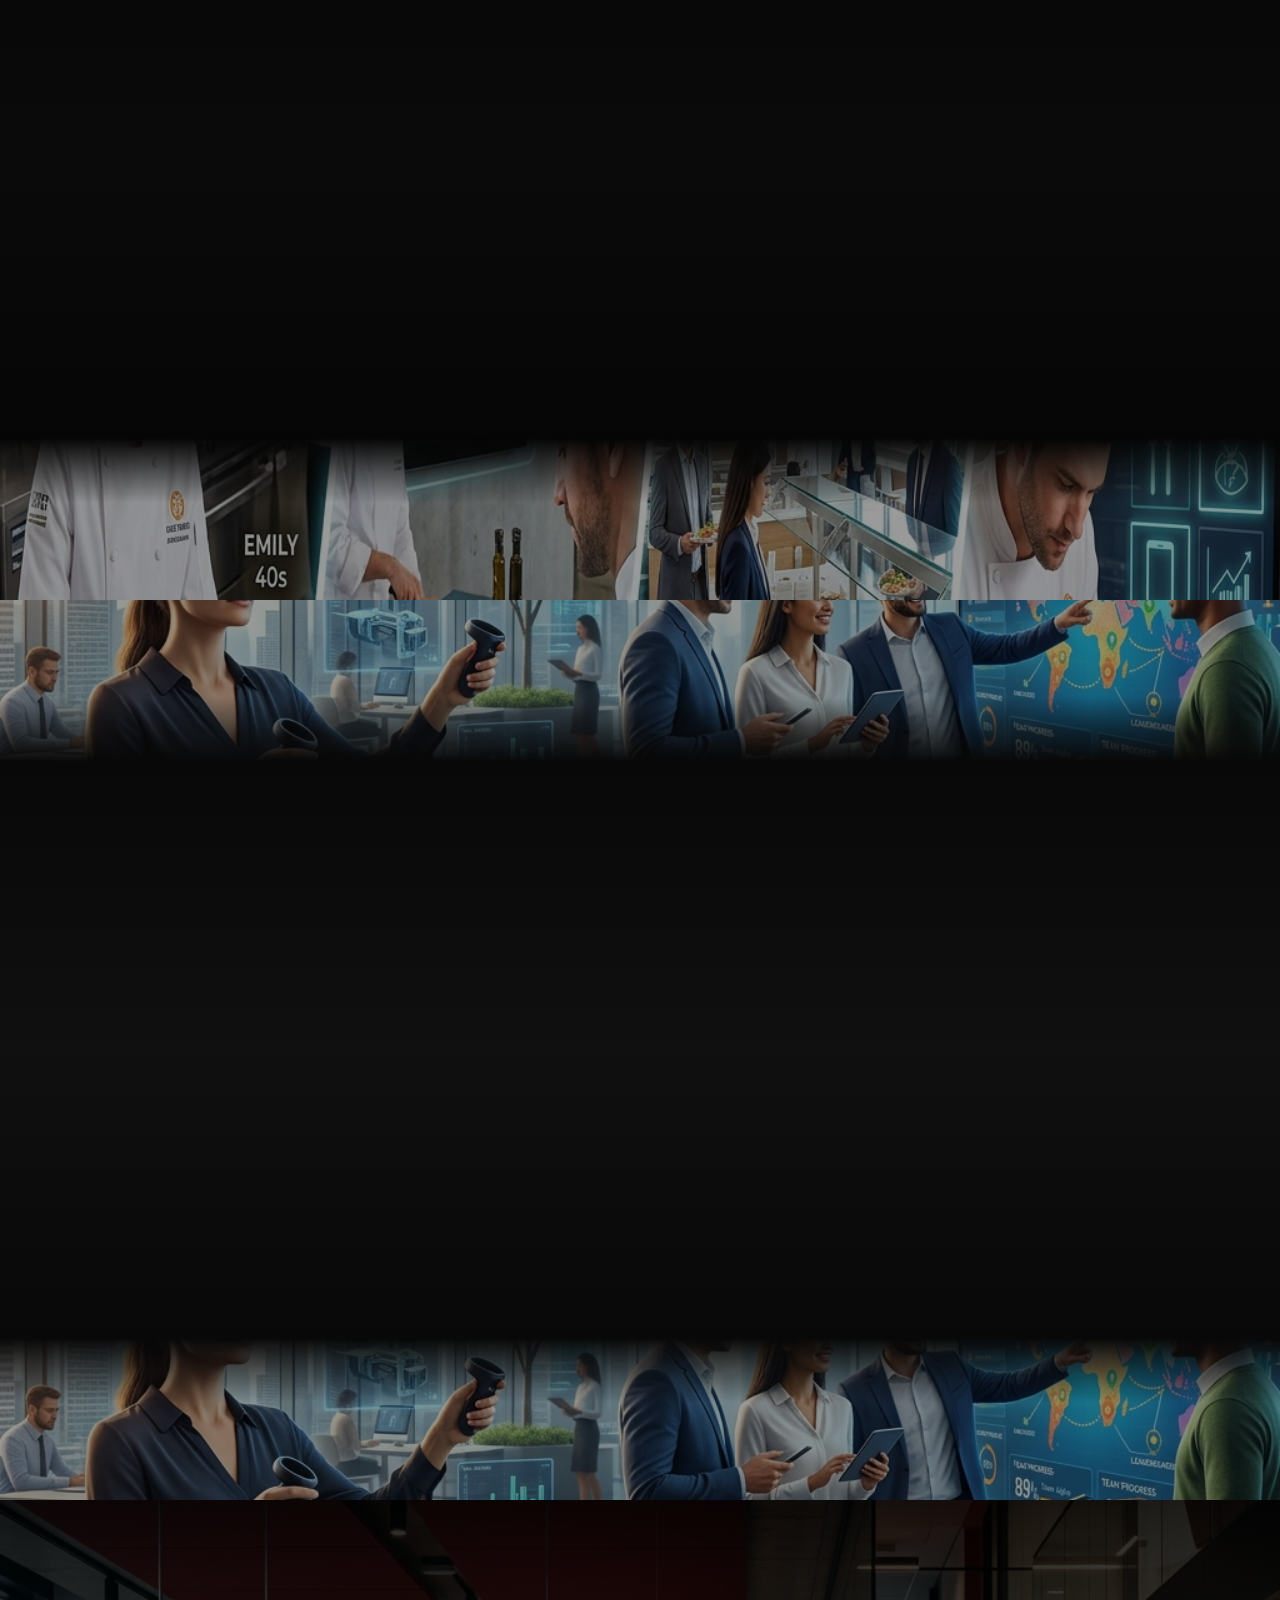
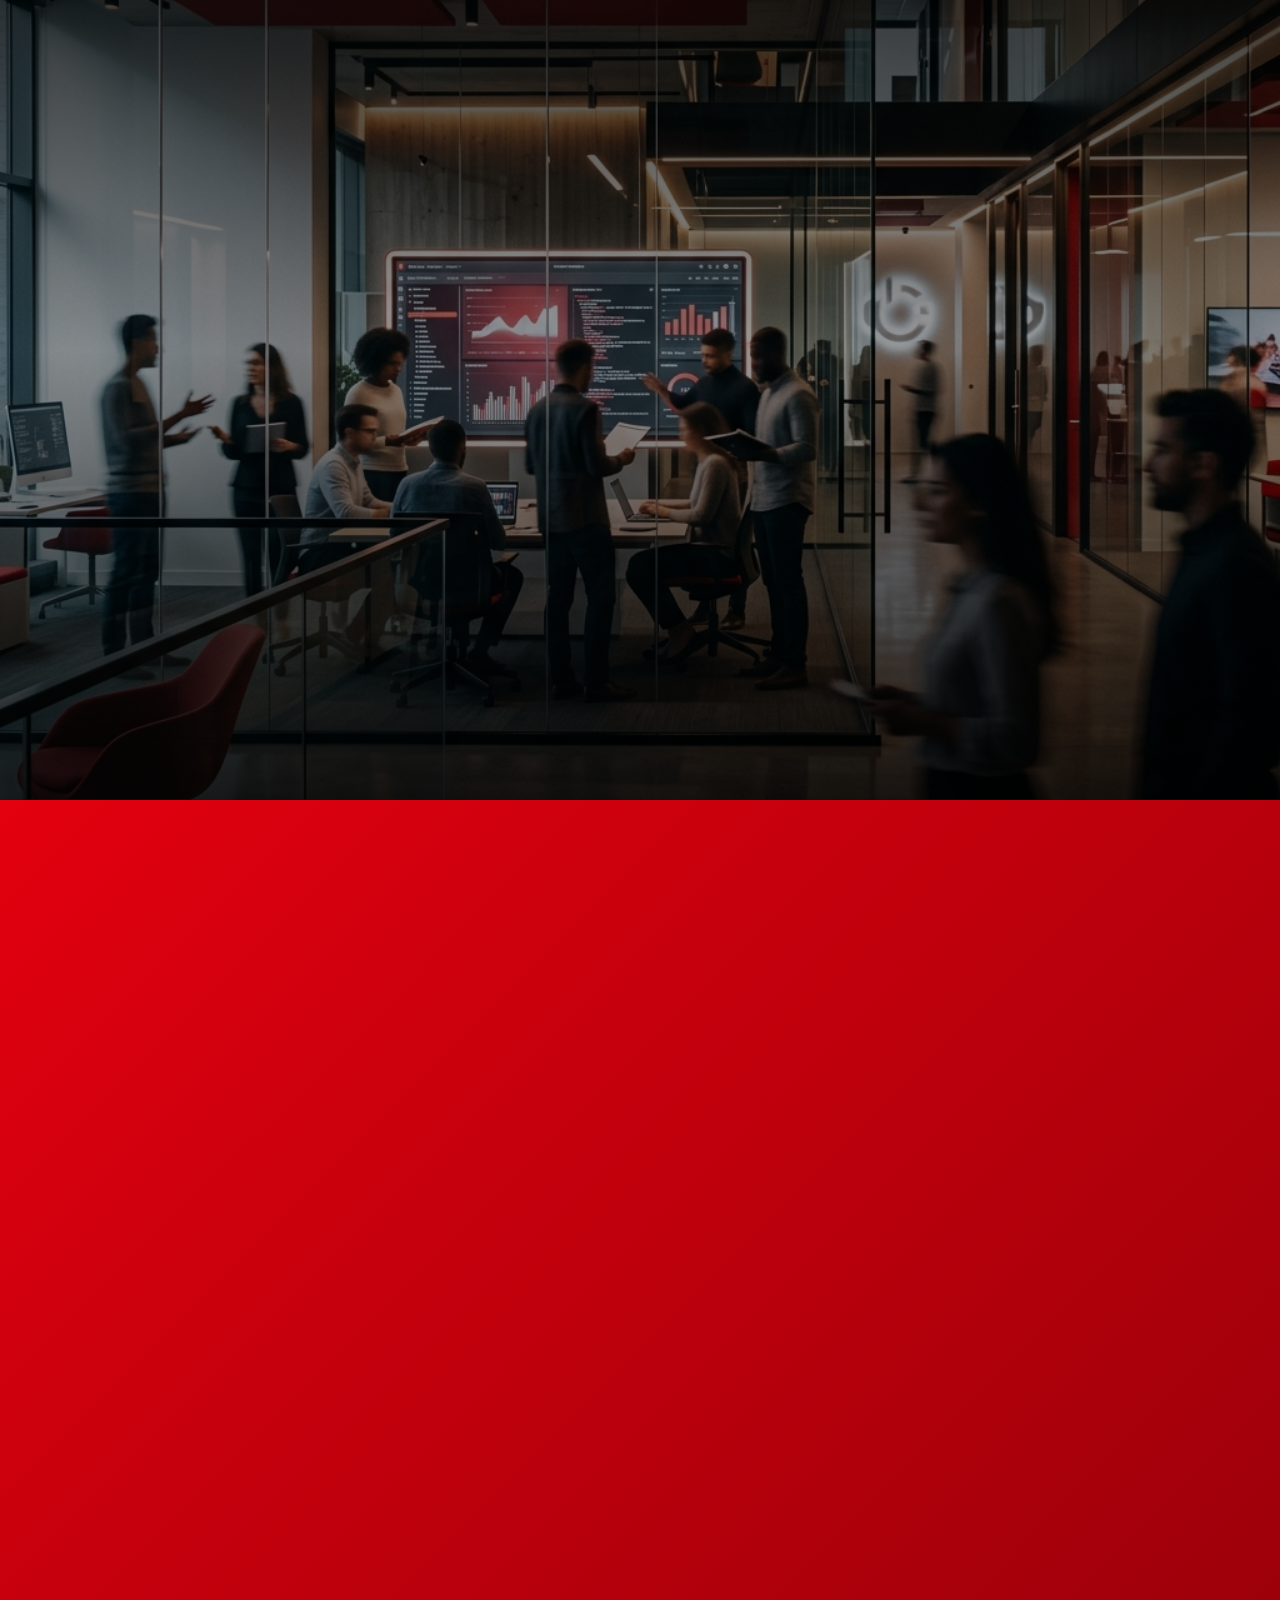
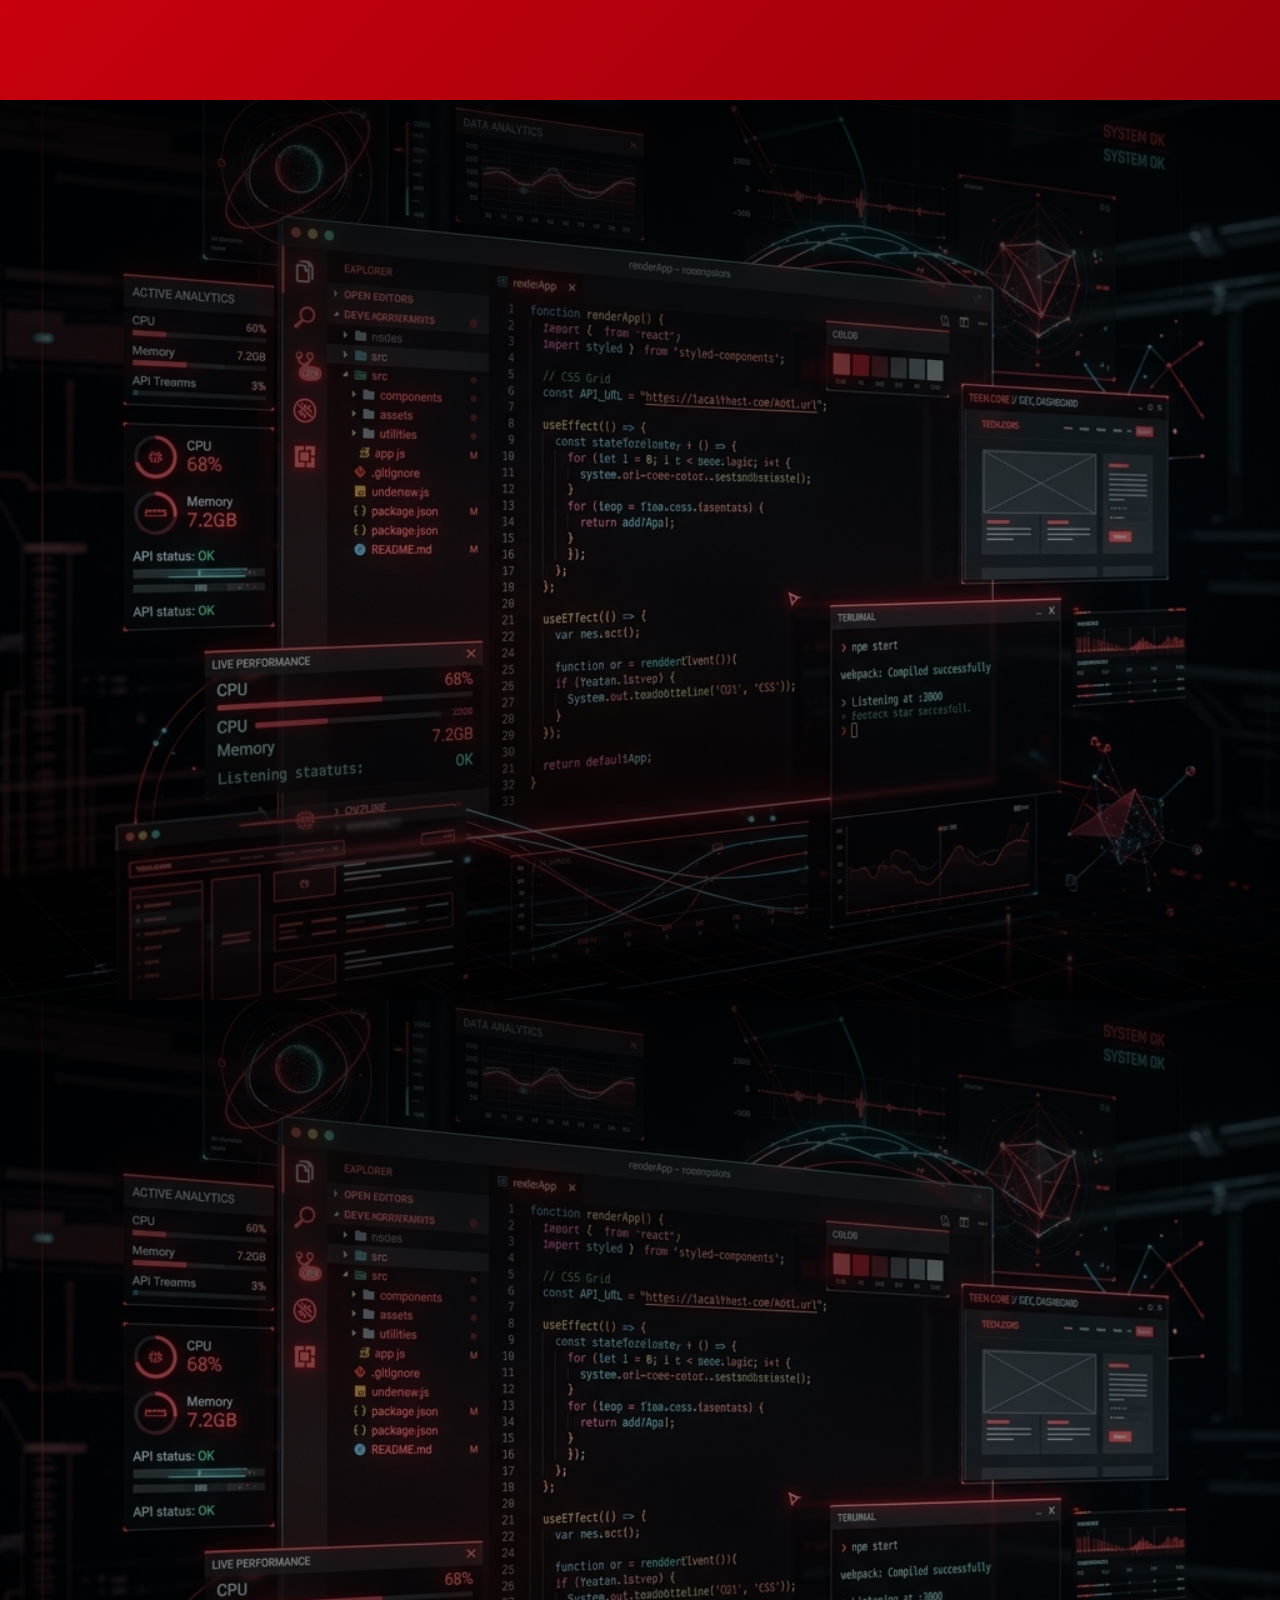
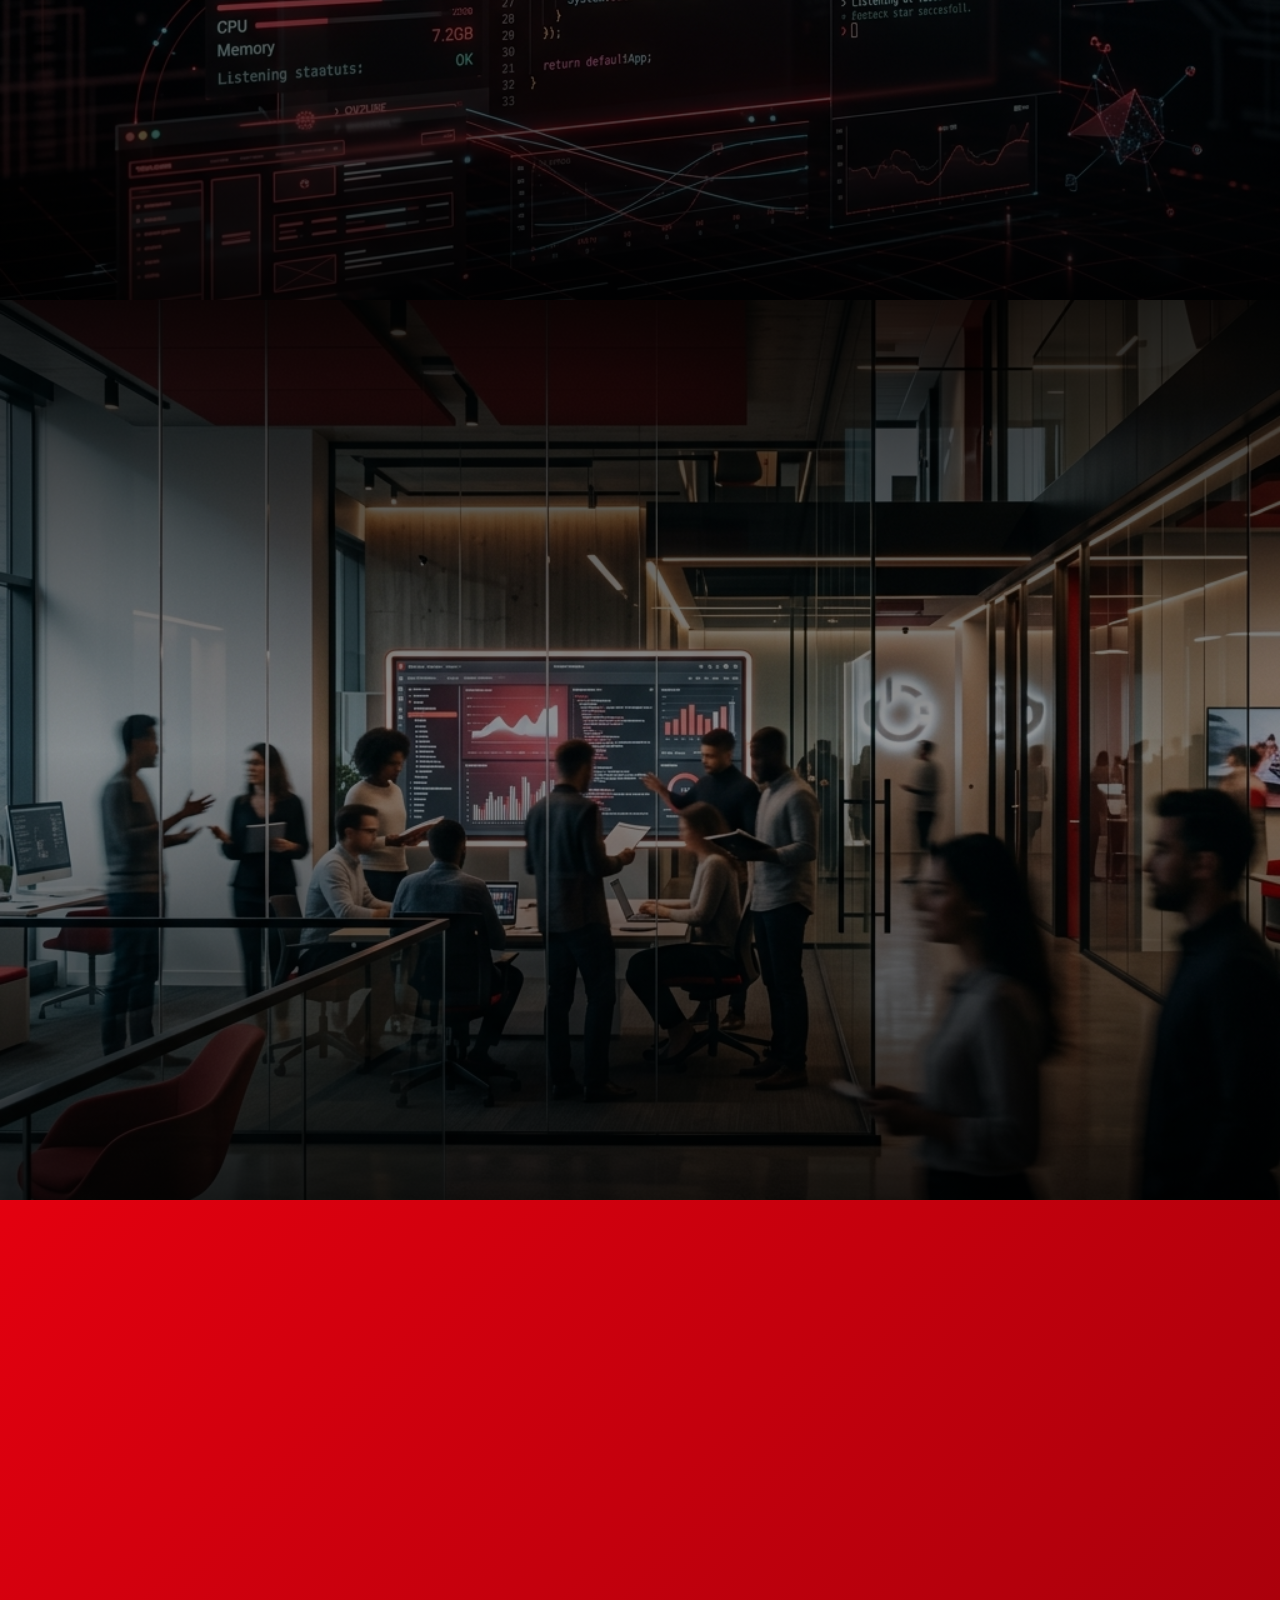
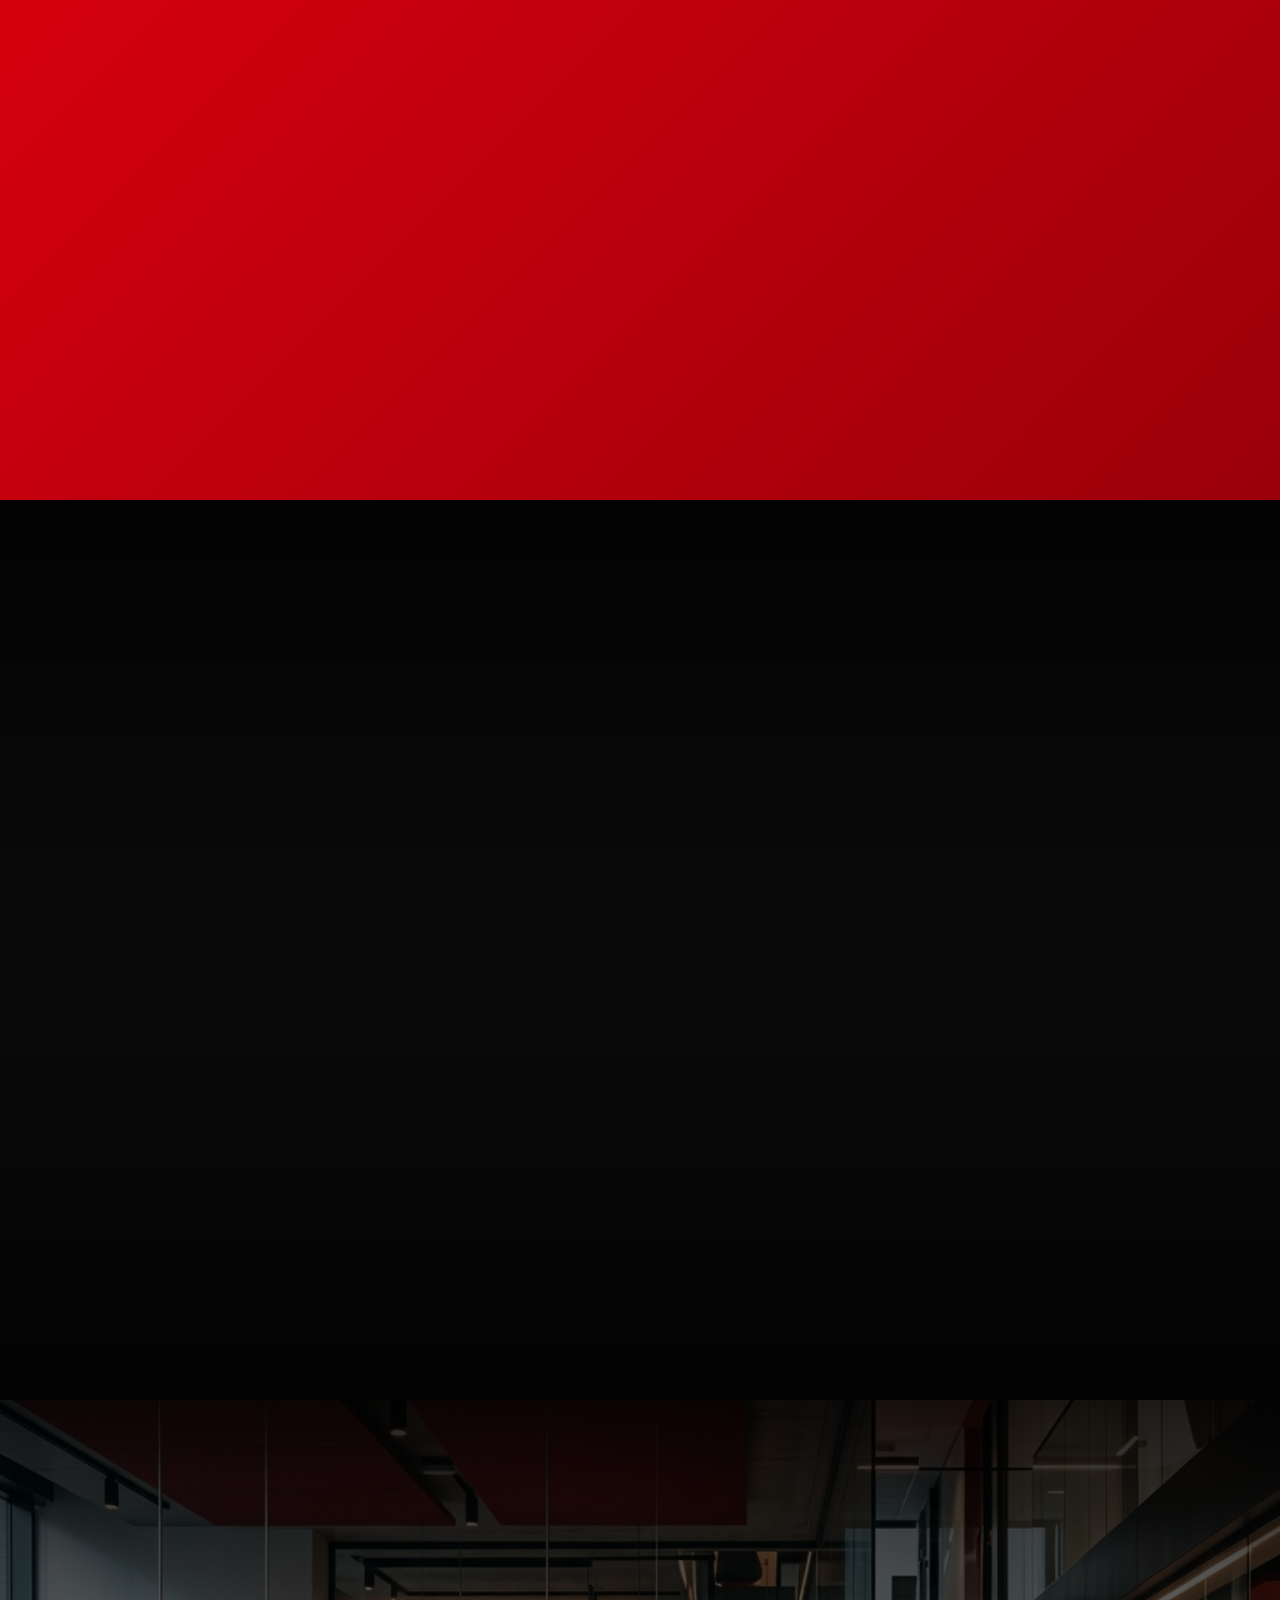
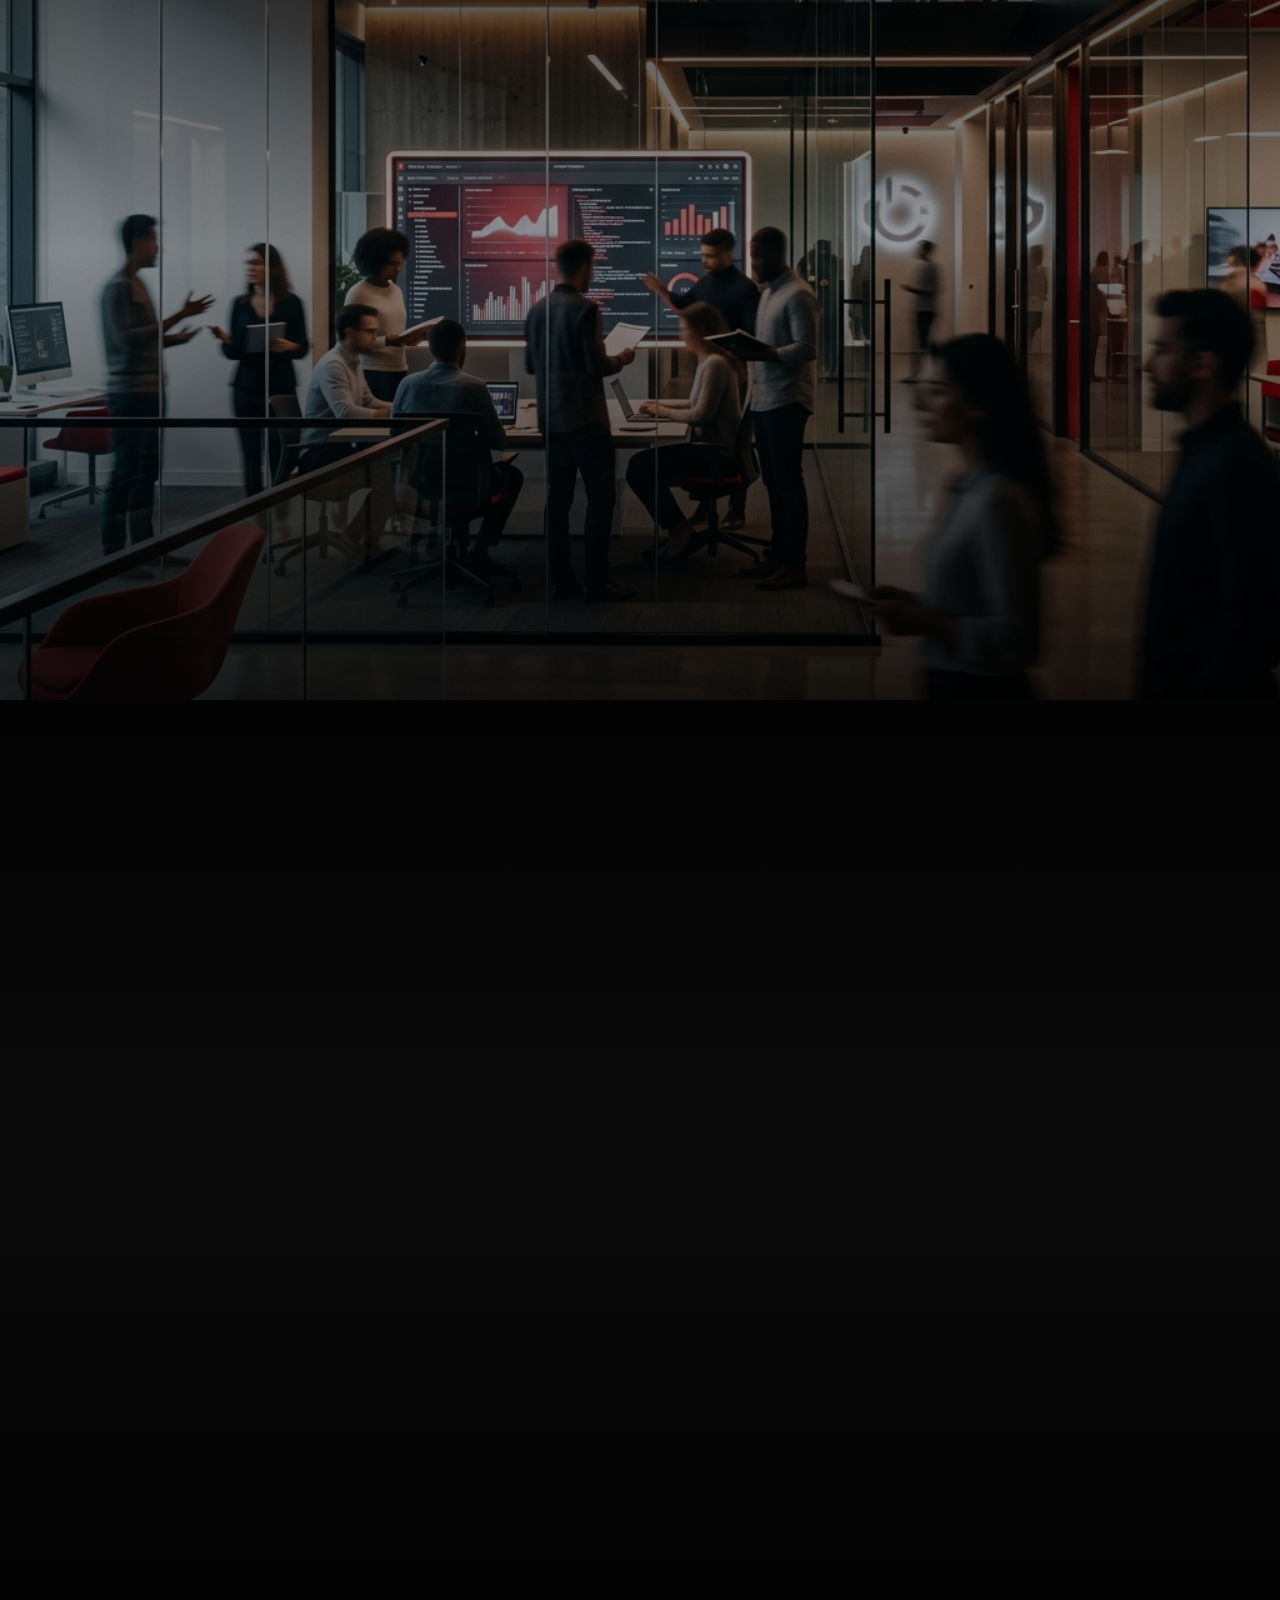
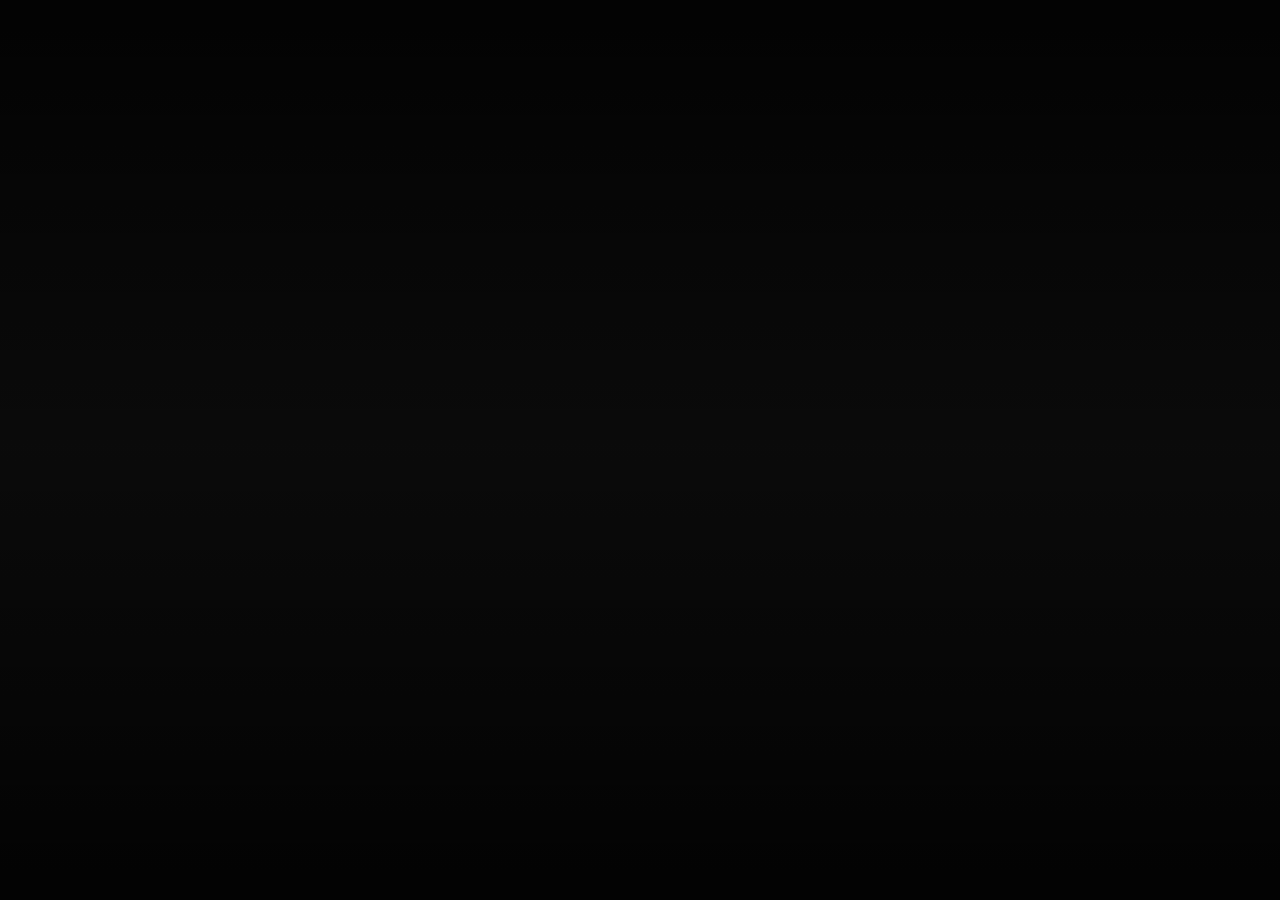
==== commit ff39542c: "Standardize class nomenclature (1ºA, 1ºB, etc.) and optimize theme slide text hierarchy" ====
--- a/2-ano.html
+++ b/2-ano.html
@@ -22,7 +22,7 @@
             <div class="slide-content">
                 <h2>Dia da Indústria <span class="highlight">SENAI Ourinhos</span> 2026</h2>
                 <p style="font-size: 1.1rem; margin-top: 1rem; color: #fff;">TEMA: Transformação Industrial: Sustentabilidade e Inteligência Artificial na Criação de Soluções</p>
-                <p>Kit 2º Ano (Turmas 2A e 2B)</p>
+                <p>Kit 2º Ano (Turmas 2ºA e 2ºB)</p>
                 <div class="sub-text" style="margin-top: 3rem;">Use as setas do teclado ou role para baixo para iniciar a missão.</div>
             </div>
         </div>
@@ -77,9 +77,9 @@
         <div class="slide bg-dark">
             <div class="theme-bar top" style="background-image: url('assets/tema-2a.png')"></div>
             <div class="slide-content">
-                <h2>Tema - Turma 2A</h2>
-                <p><strong>Sesi Alimentação</strong></p>
-                <p style="font-size: 1.2rem;">Sistema para gerenciar e inovar na área de alimentação corporativa.</p>
+                <h2 class="turma-label">Tema - Turma 2ºA</h2>
+                <h3 class="tema-title">Sesi Alimentação</h3>
+                <p class="tema-desc">Sistema para gerenciar e inovar na área de alimentação corporativa.</p>
                 <a href="https://plataforma.gpinovacao.senai.br/plataforma/demandas-da-industria/interna/11697" target="_blank" class="external-link">Ver Documentação na Plataforma GP Inovação</a>
             </div>
             <div class="theme-bar bottom" style="background-image: url('assets/tema-2a.png')"></div>
@@ -89,9 +89,9 @@
         <div class="slide bg-gray">
             <div class="theme-bar top" style="background-image: url('assets/tema-2b.png')"></div>
             <div class="slide-content">
-                <h2>Tema - Turma 2B</h2>
-                <p><strong>Treinamentos Obrigatórios</strong></p>
-                <p style="font-size: 1.2rem;">Plataforma Gamificada para Treinamentos Corporativos Obrigatórios.</p>
+                <h2 class="turma-label">Tema - Turma 2ºB</h2>
+                <h3 class="tema-title">Treinamentos Obrigatórios</h3>
+                <p class="tema-desc">Plataforma Gamificada para Treinamentos Corporativos Obrigatórios.</p>
                 <a href="https://plataforma.gpinovacao.senai.br/plataforma/demandas-da-industria/interna/11990" target="_blank" class="external-link">Ver Documentação na Plataforma GP Inovação</a>
             </div>
             <div class="theme-bar bottom" style="background-image: url('assets/tema-2b.png')"></div>
--- a/style.css
+++ b/style.css
@@ -420,6 +420,31 @@
 
 /* Specific backgrounds for theme slides are handled via inline styles for flexibility */
 
+.turma-label {
+    font-size: 1rem !important;
+    text-transform: uppercase;
+    letter-spacing: 2px;
+    opacity: 0.8;
+    margin-bottom: 0.5rem;
+    font-weight: 300;
+}
+
+.tema-title {
+    font-size: 3.5rem !important;
+    font-weight: 800;
+    color: var(--senai-red);
+    margin-bottom: 1.5rem;
+    line-height: 1.1;
+}
+
+.tema-desc {
+    font-size: 1.6rem !important;
+    max-width: 800px;
+    margin: 0 auto 2rem auto;
+    font-weight: 300;
+    line-height: 1.4;
+}
+
 .external-link {
     display: inline-block;
     margin-top: 1.5rem;
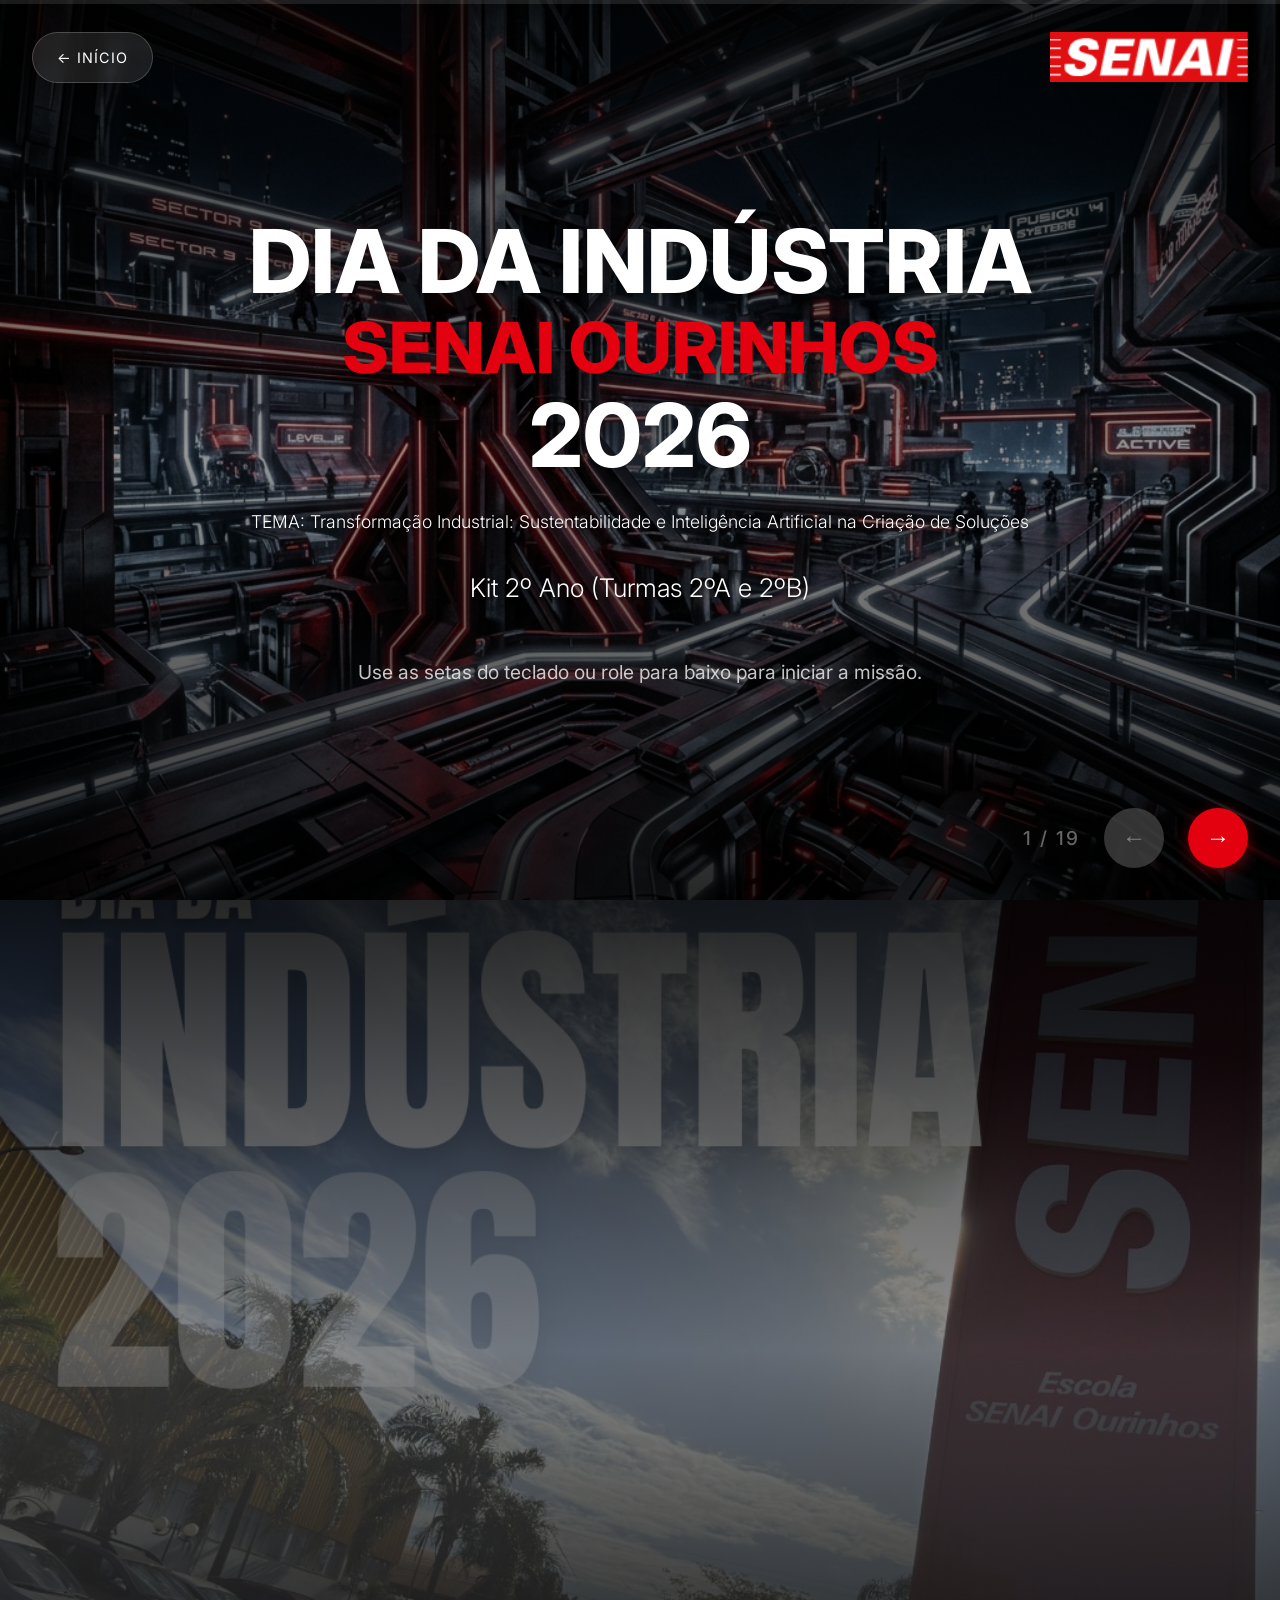
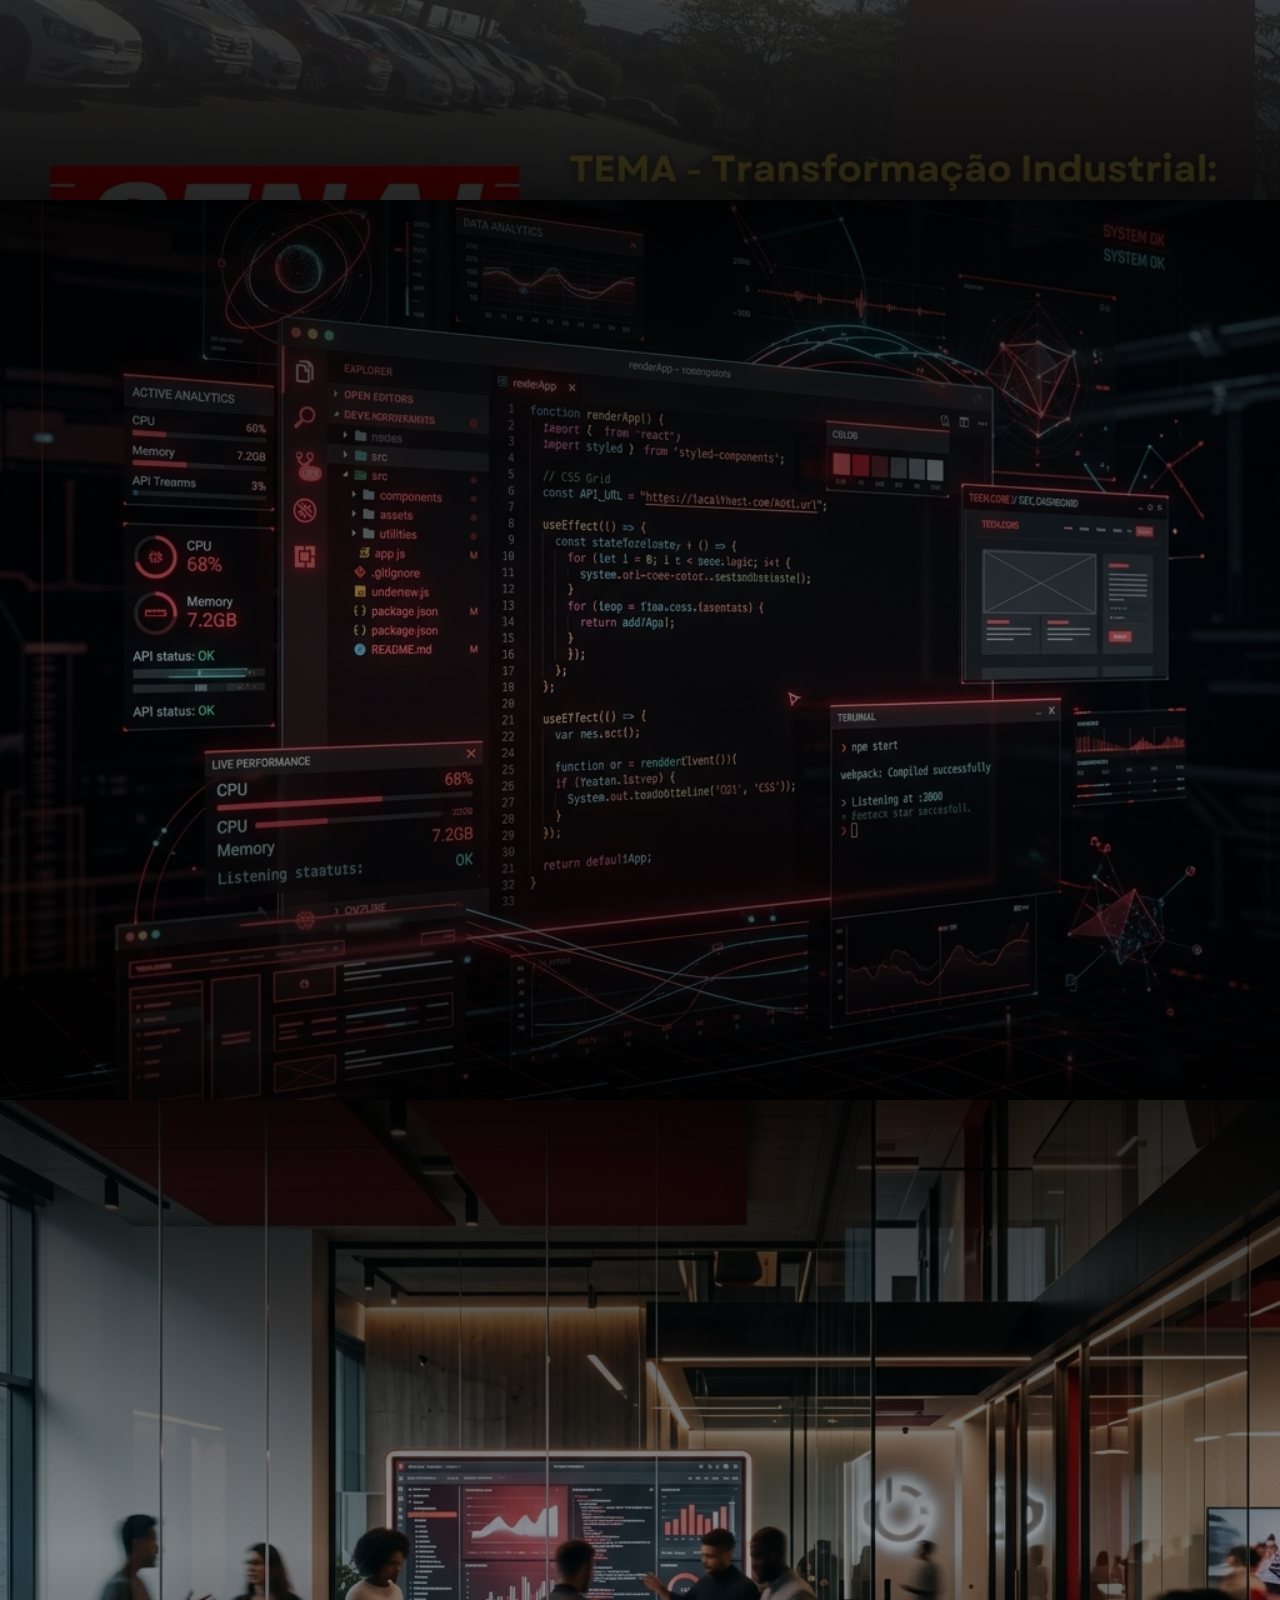
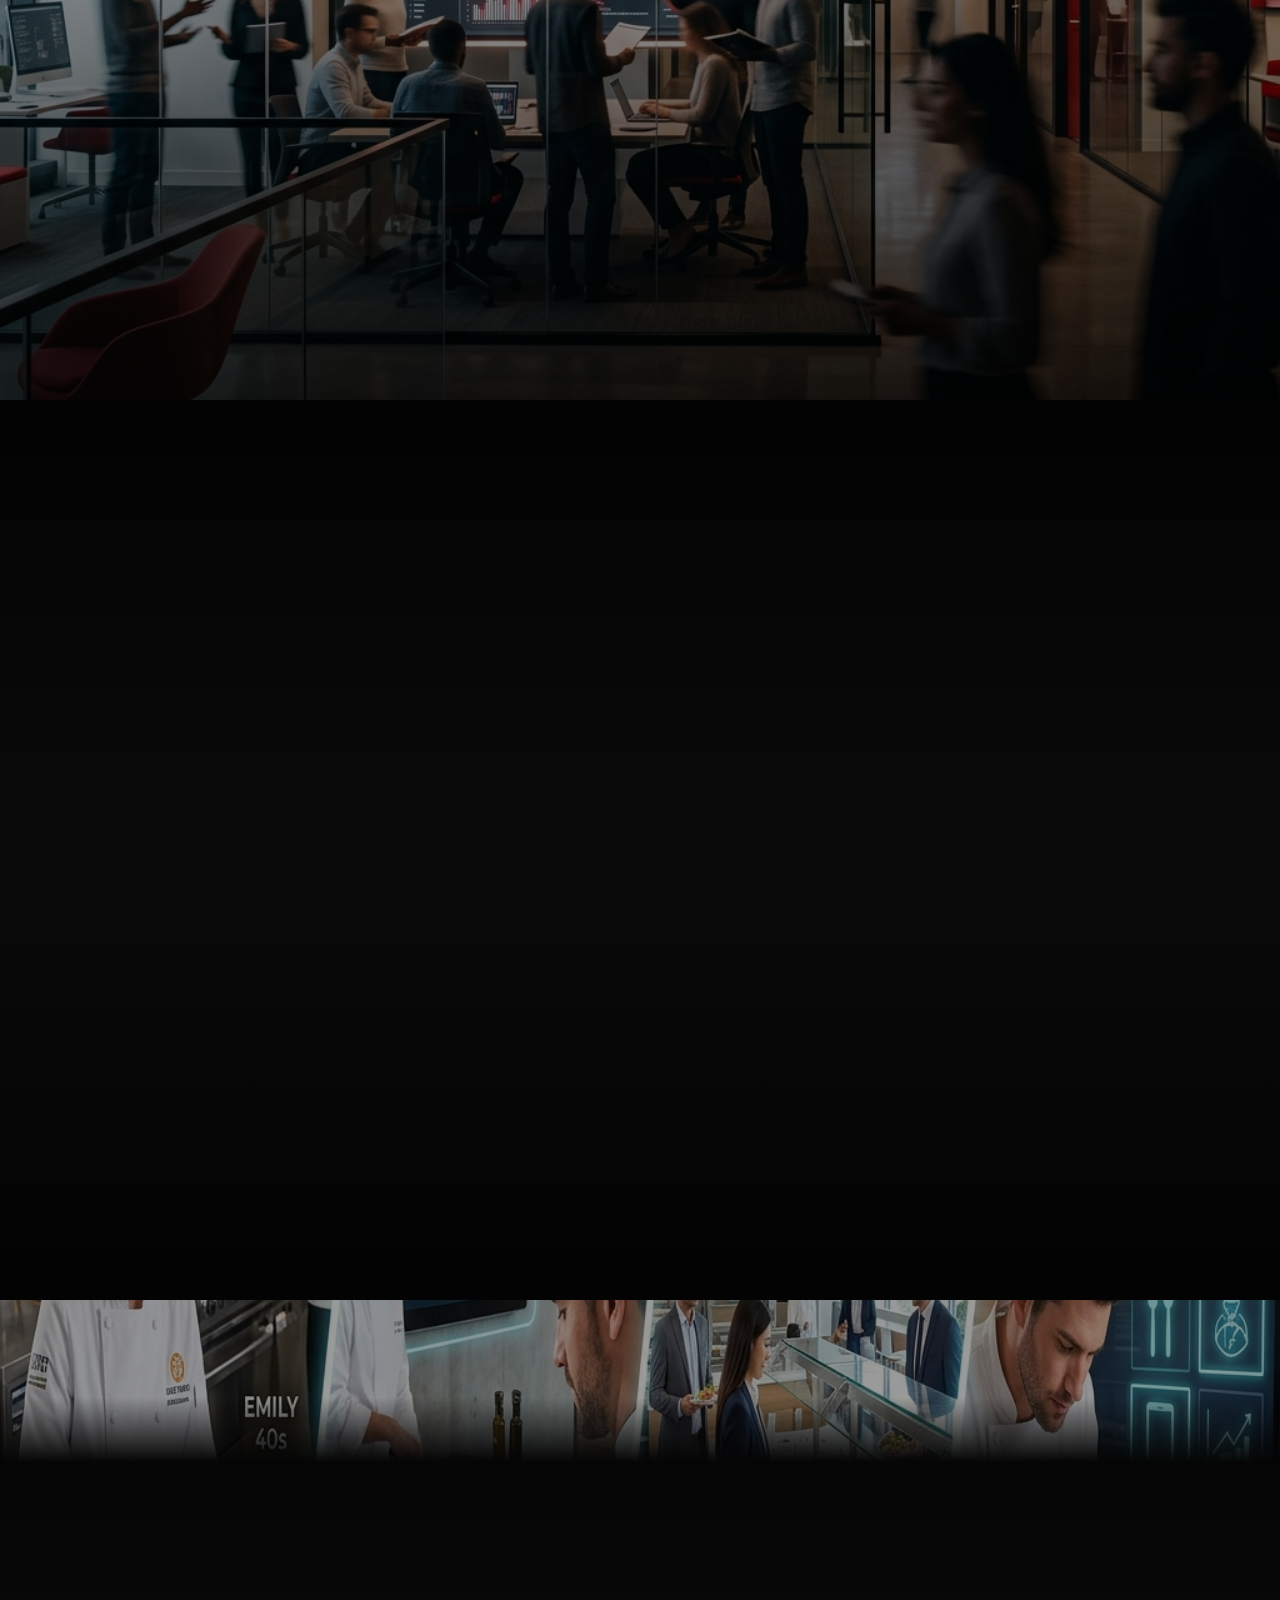
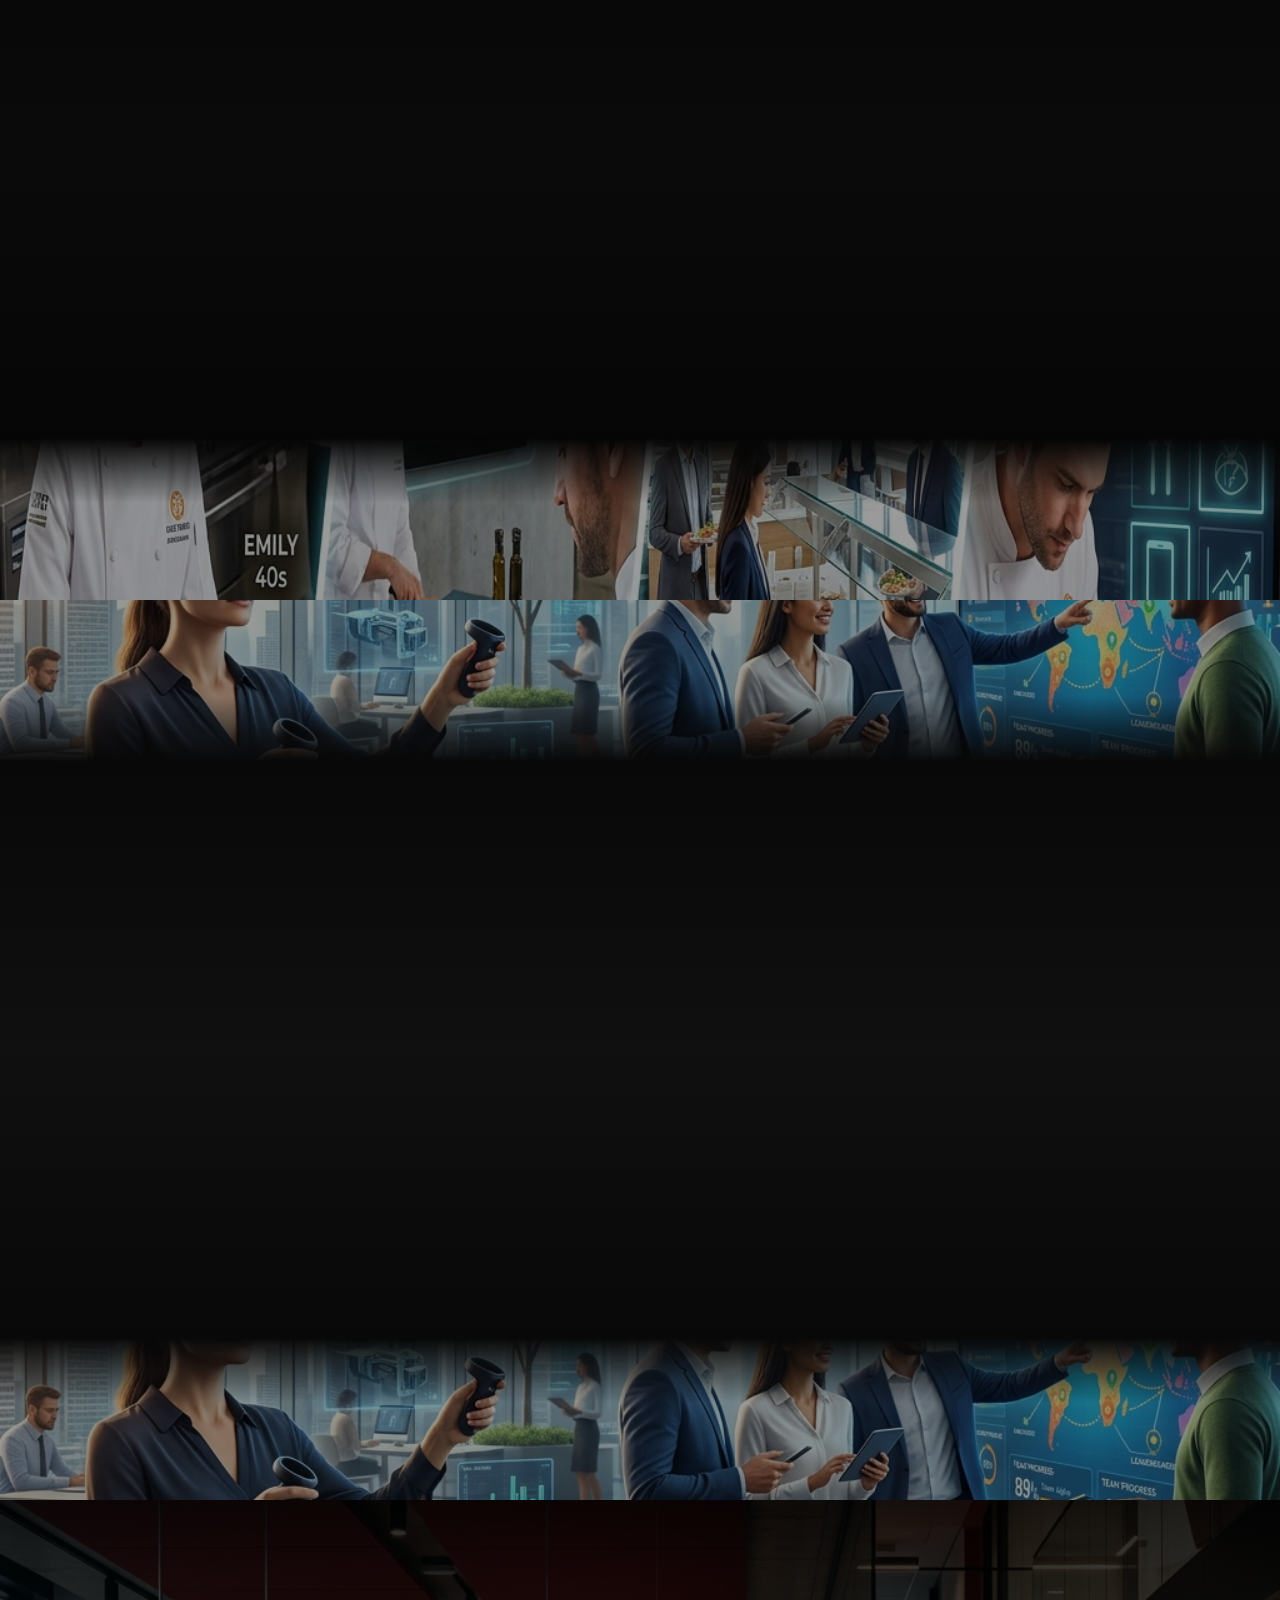
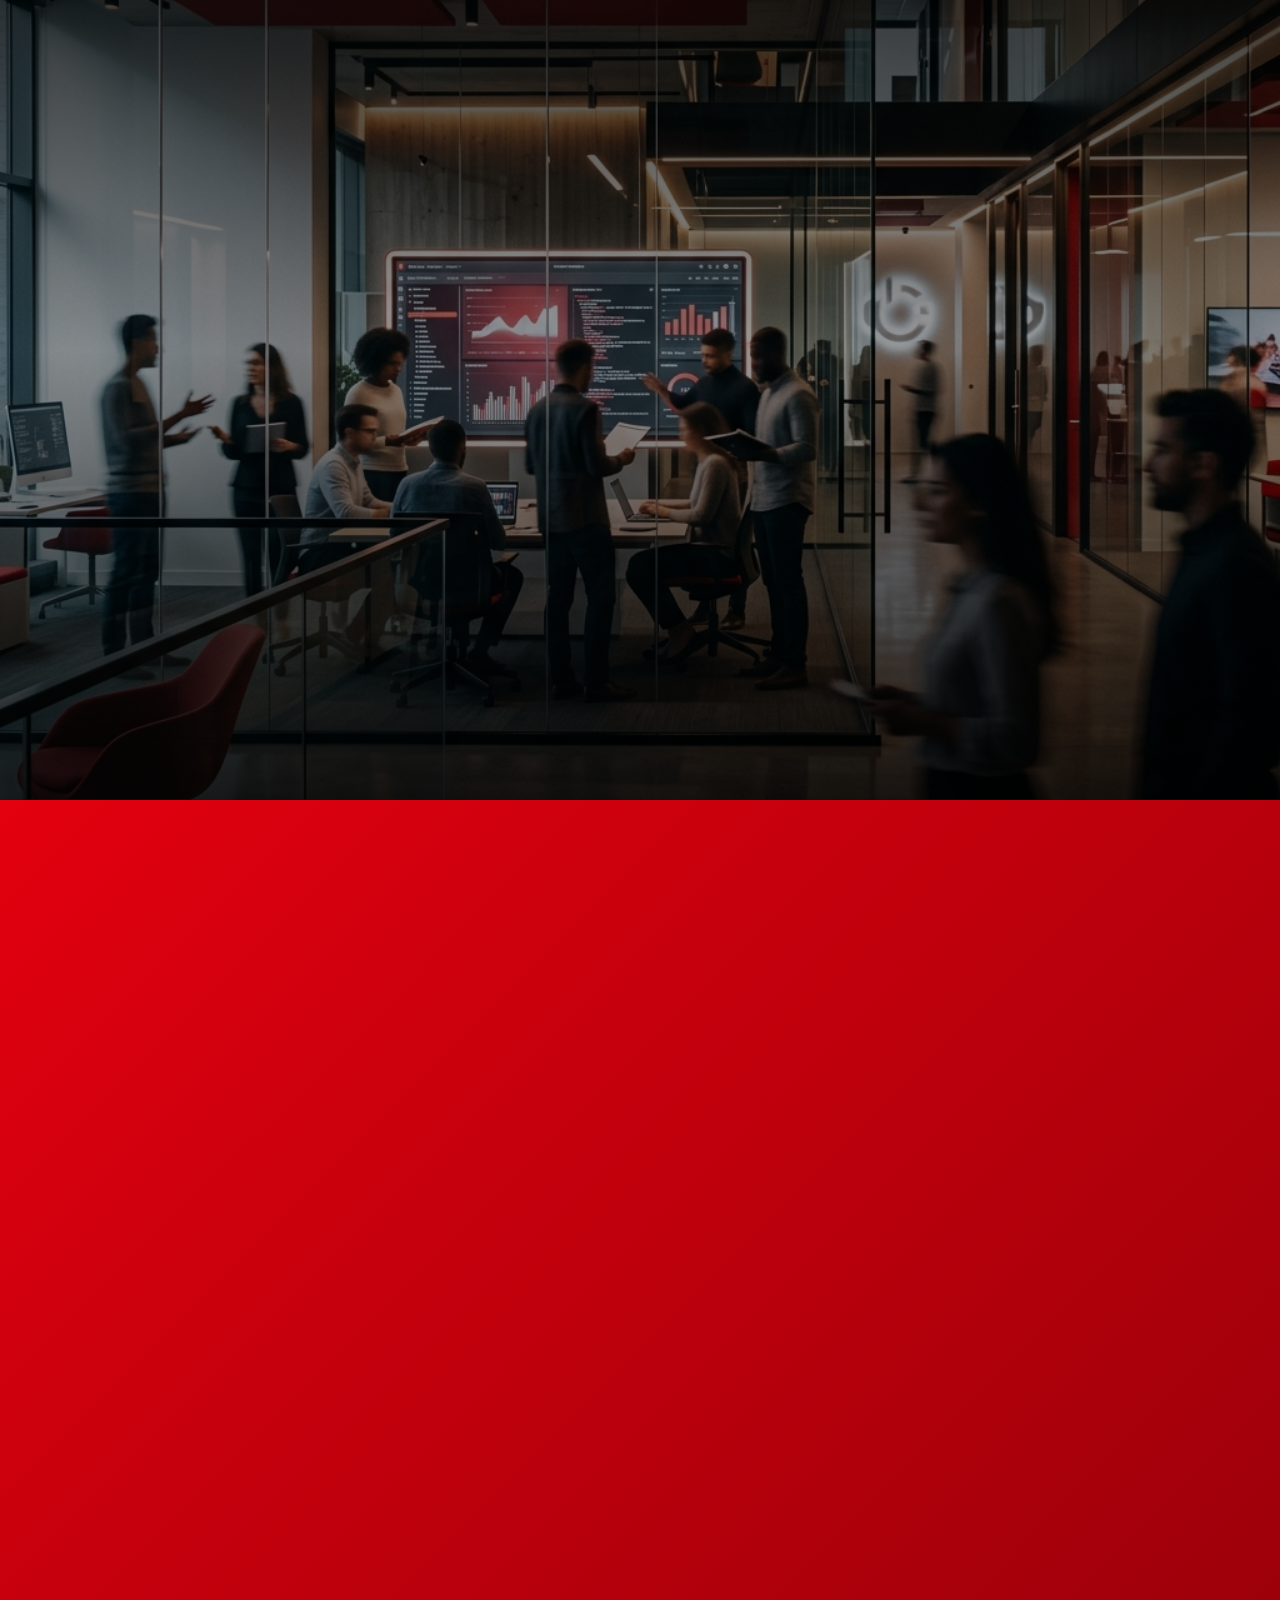
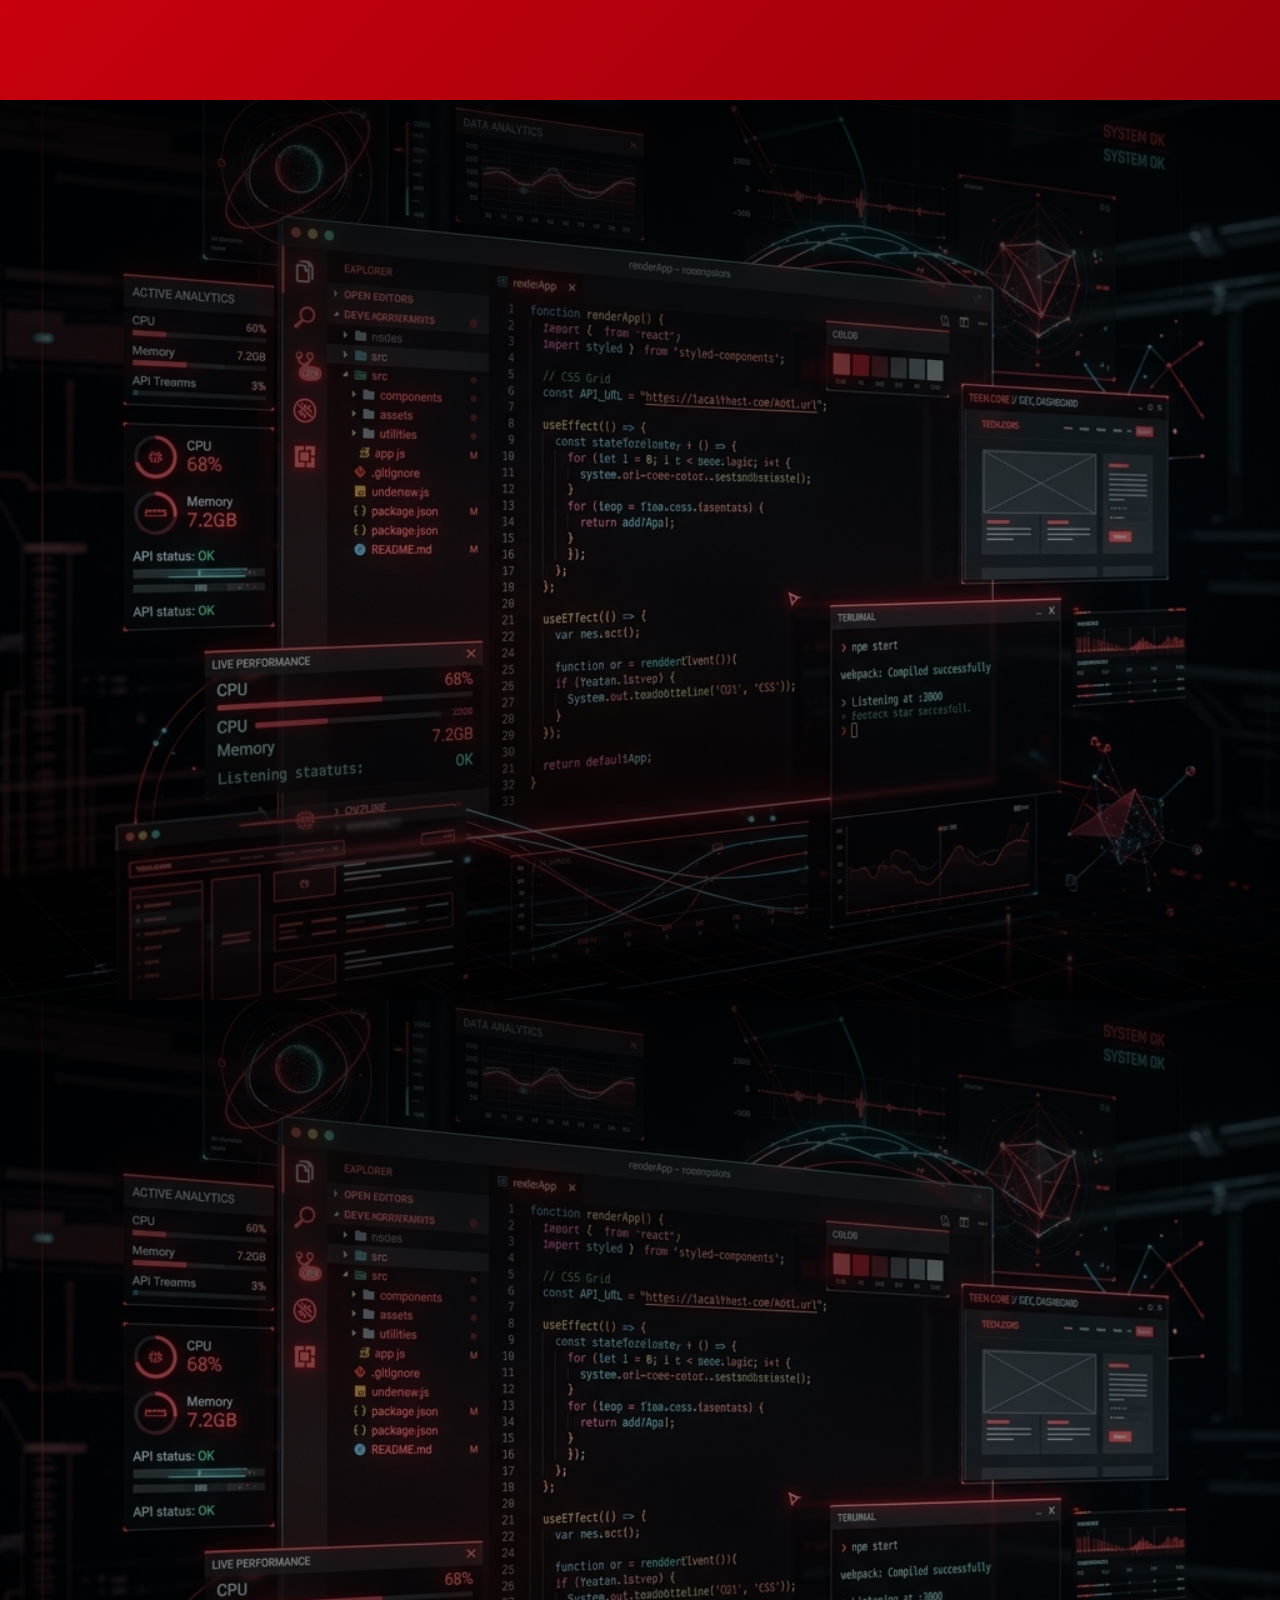
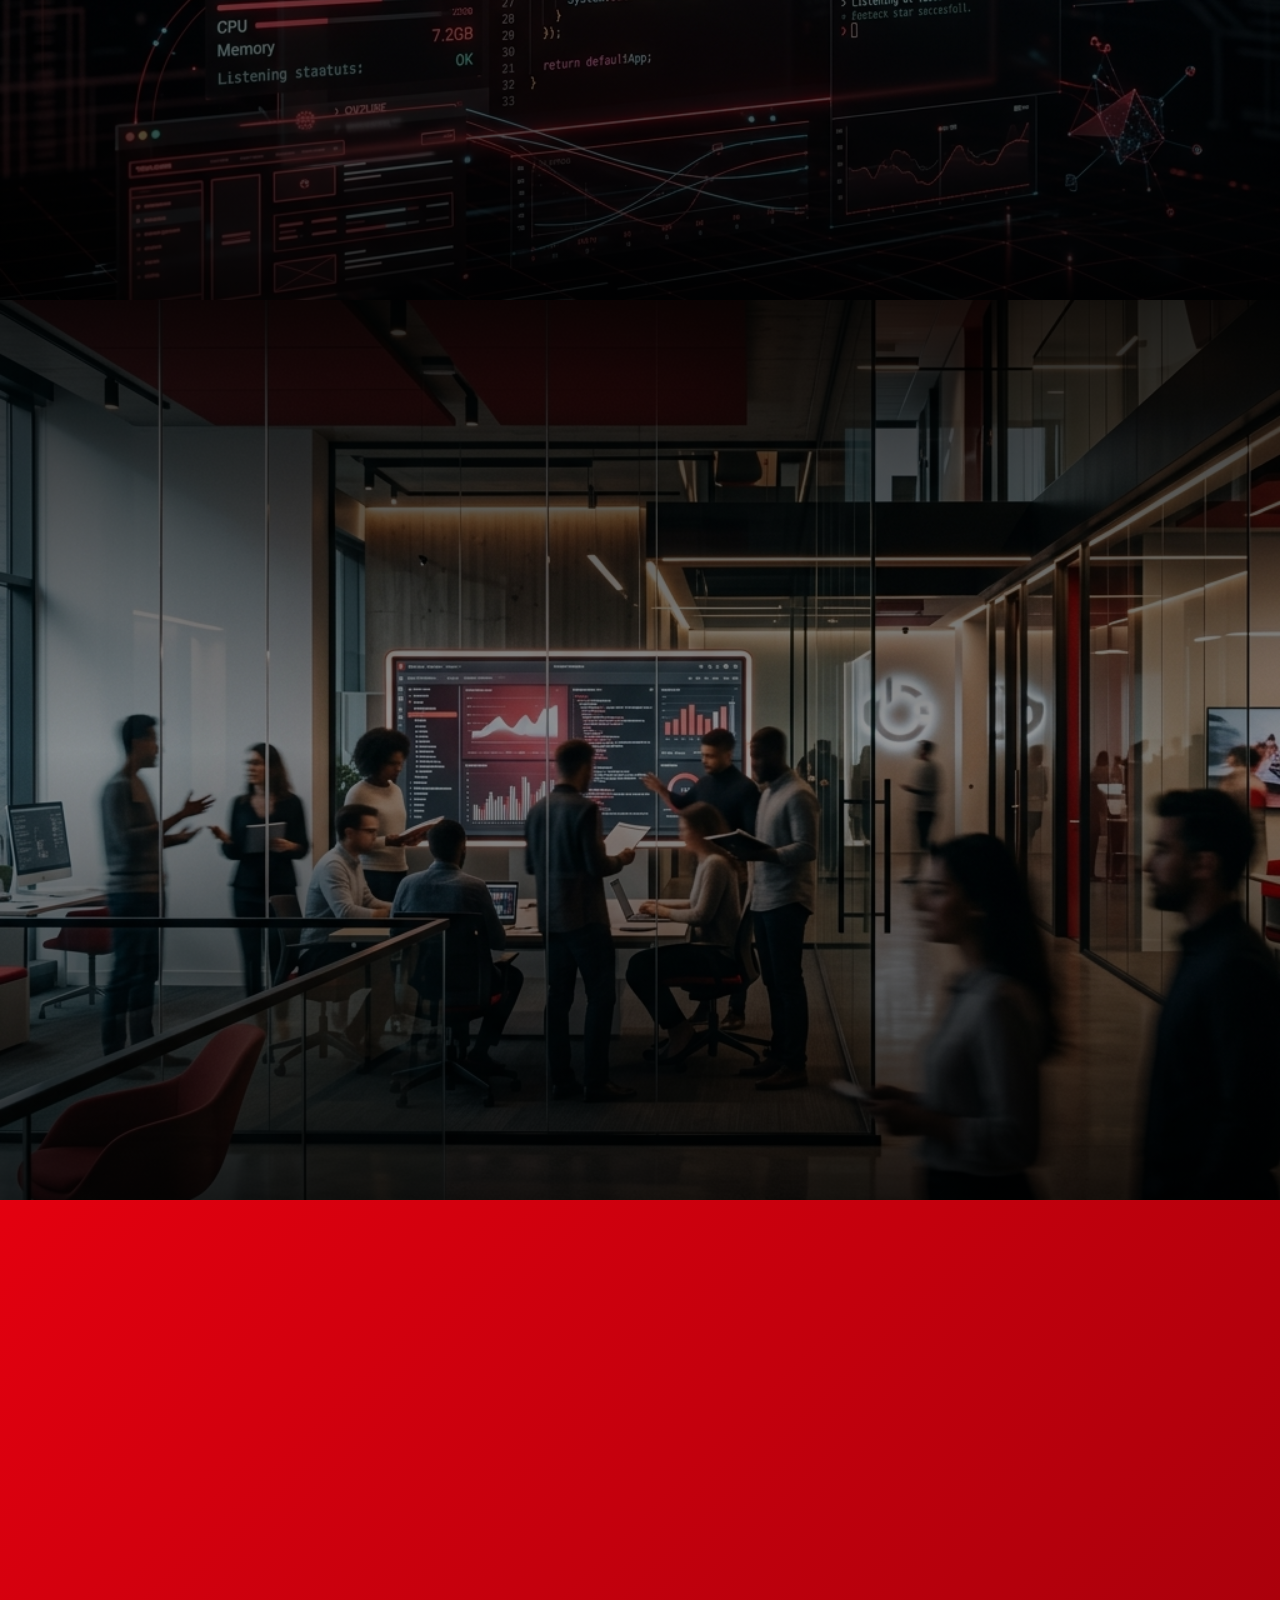
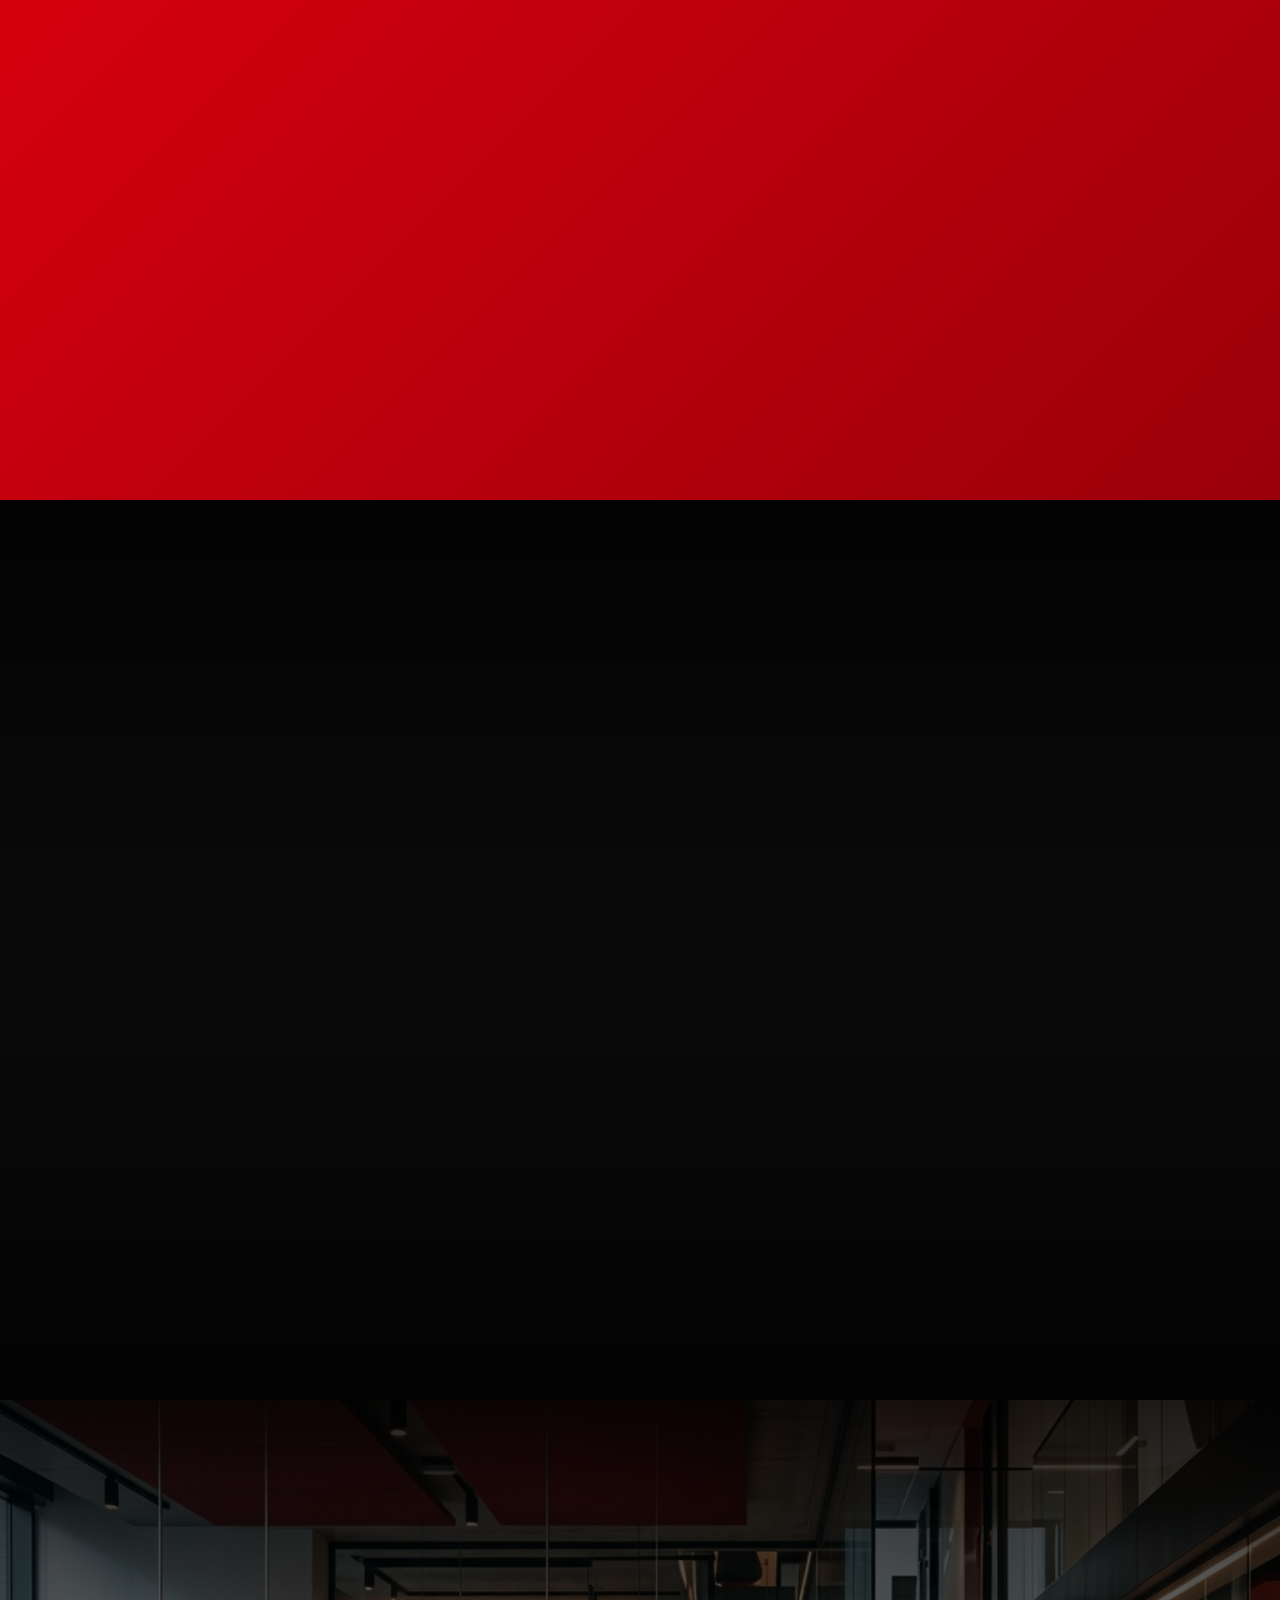
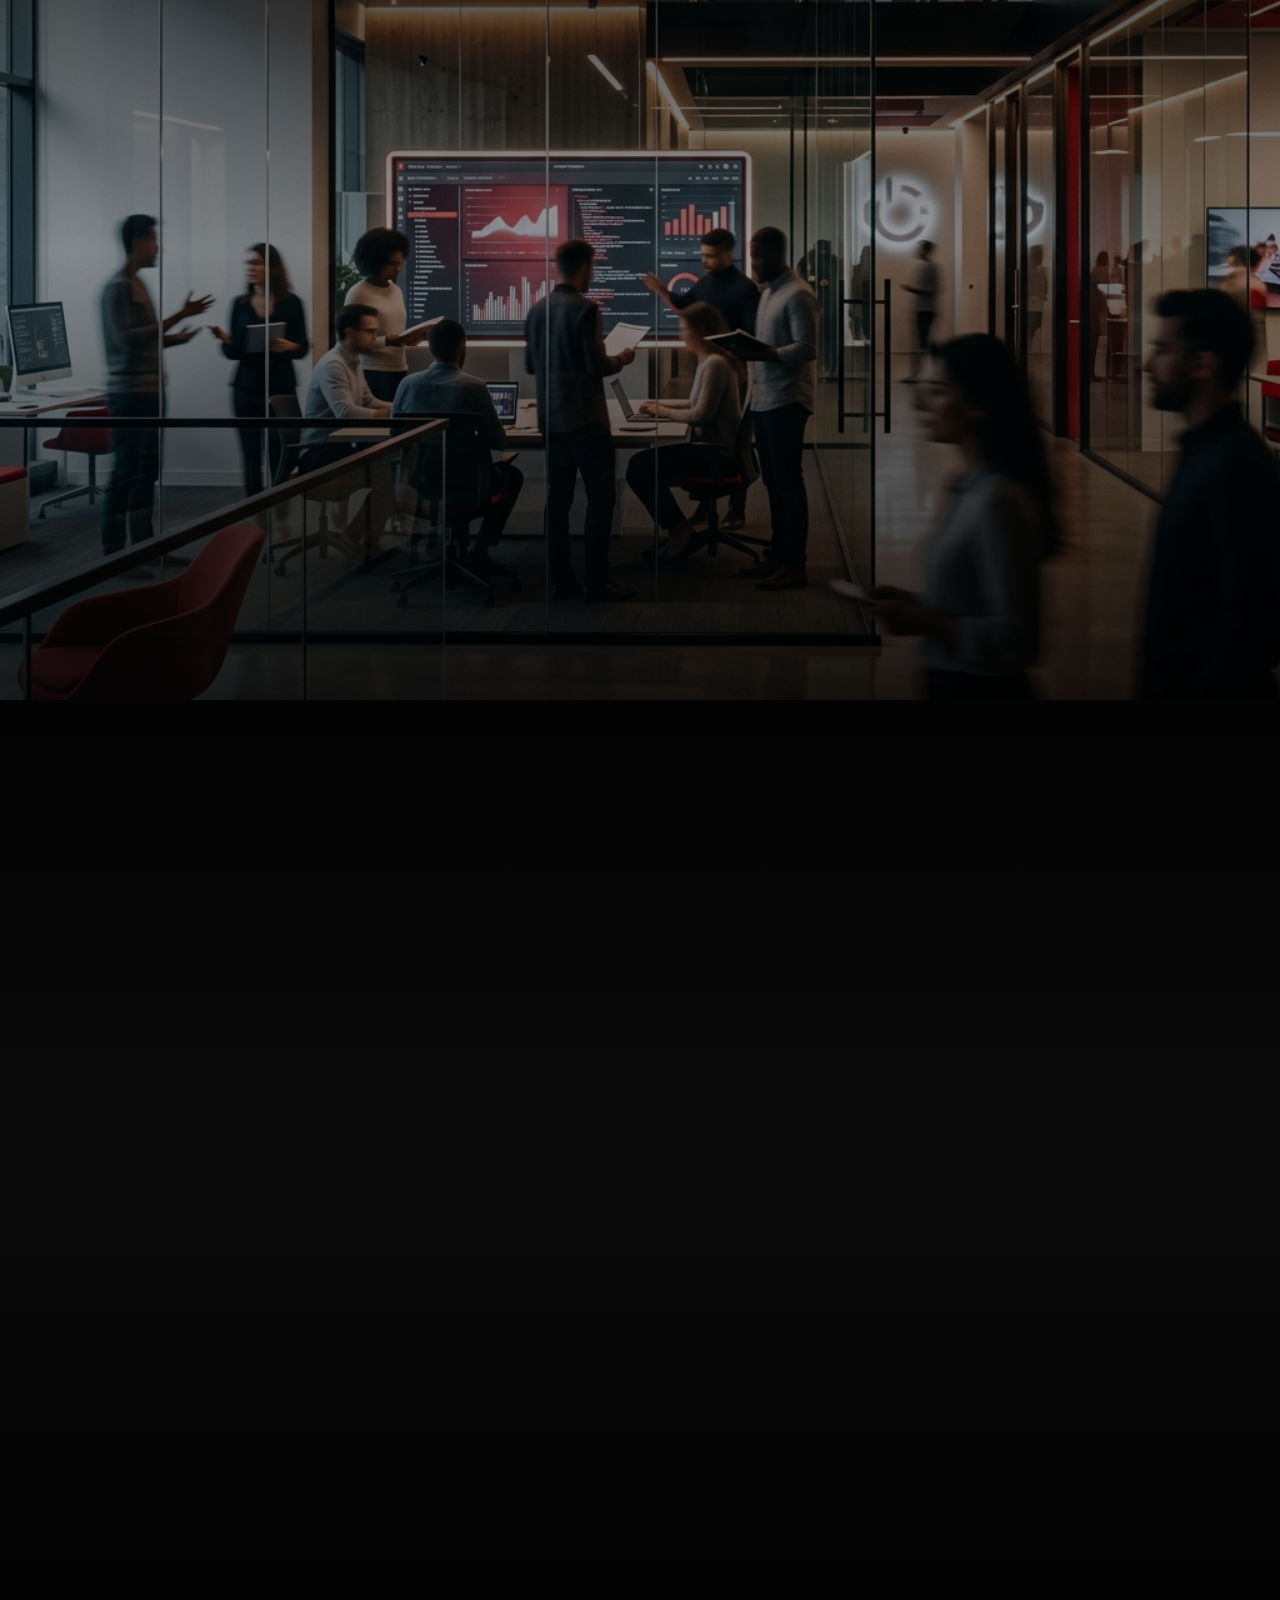
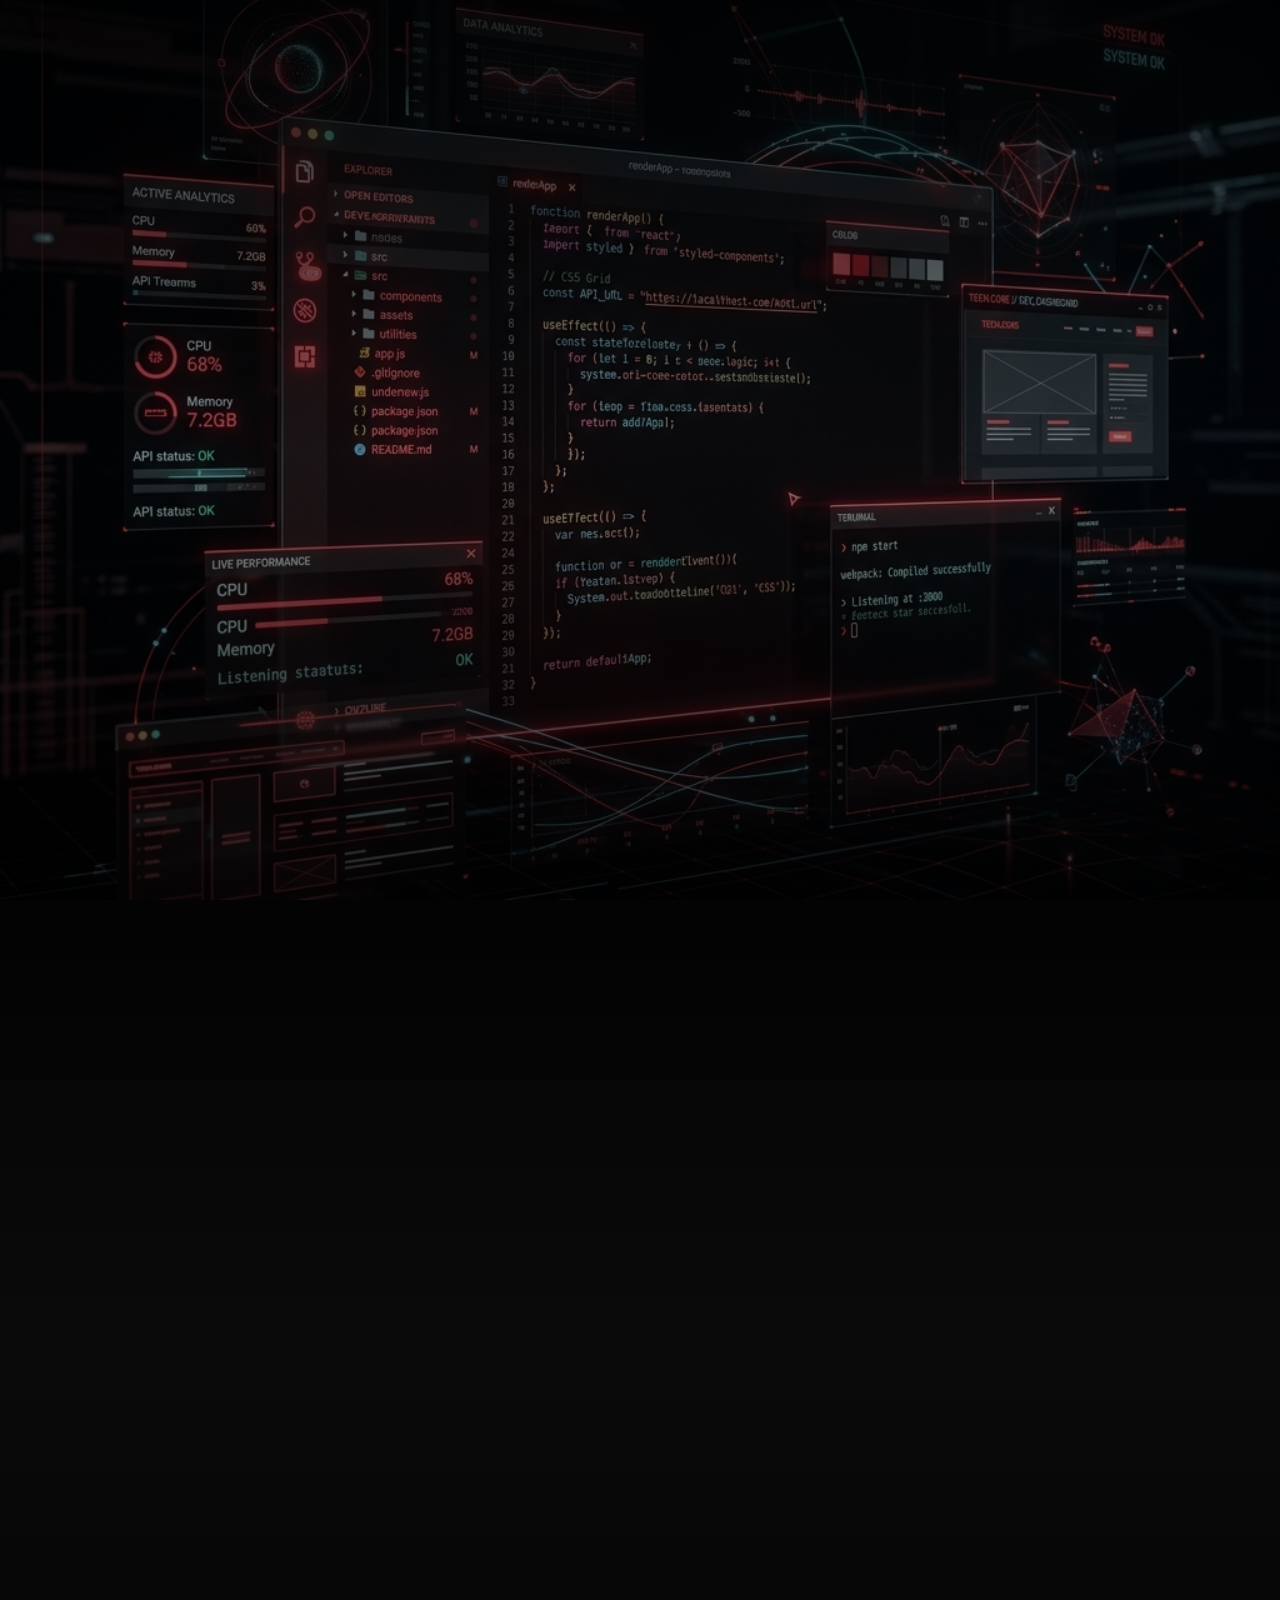
==== commit cbe7af93: "Rename Pitch Inicial and add slides for event dynamics and solution pillars (IA & Sustainability)" ====
--- a/2-ano.html
+++ b/2-ano.html
@@ -167,7 +167,7 @@
         <!-- Slide 13: O Confronto -->
         <div class="slide bg-red">
             <div class="slide-content">
-                <h2>O Grande Pitch</h2>
+                <h2>O Pitch Inicial</h2>
                 <p>Na data de integração, o <strong>Grupo Alfa</strong> e o <strong>Grupo Beta</strong> terão cada um <strong>15 minutos</strong> para apresentar o Pitch do MVP desenvolvido.</p>
             </div>
         </div>
@@ -186,6 +186,37 @@
                 <h2>A União: Grupo Dev</h2>
                 <p>Após a eleição, os grupos Alfa e Beta se unem para formar o <strong>Grupo Dev</strong> (a turma inteira).</p>
                 <p>A missão agora é unificar e consolidar o produto final juntando as melhores partes para construir o <strong>Pitch Unificado</strong> do MVP.</p>
+            </div>
+        </div>
+
+        <!-- Slide: O Dia da Indústria -->
+        <div class="slide bg-dark">
+            <div class="slide-content">
+                <h2>O Dia da Indústria</h2>
+                <p><strong>Grande Pitch: 27/05/2026</strong></p>
+                <div class="card" style="background: rgba(255,255,255,0.05); border-left: 5px solid var(--senai-red);">
+                    <p>Neste dia, a classe inteira participará da apresentação para as outras turmas do SENAI.</p>
+                    <p style="margin-top: 1rem;"><strong>Dinâmica:</strong> Todos participam da escala de apresentação, revezando os integrantes para que todos tenham a oportunidade de apresentar e também de visitar os projetos das outras turmas.</p>
+                </div>
+            </div>
+        </div>
+
+        <!-- Slide: Pilares da Solução -->
+        <div class="slide code-bg">
+            <div class="slide-content">
+                <h2>Foco na Solução</h2>
+                <p>Lembrem-se: o cerne do projeto deve estar alinhado com os objetivos globais do evento:</p>
+                <div class="card-container" style="margin-top: 2rem;">
+                    <div class="card" style="border-color: #00ff88;">
+                        <h3 style="color: #00ff88;">Sustentabilidade</h3>
+                        <p>Processos limpos, economia circular e impacto ambiental positivo.</p>
+                    </div>
+                    <div class="card" style="border-color: #00d4ff;">
+                        <h3 style="color: #00d4ff;">Inteligência Artificial</h3>
+                        <p>Uso estratégico de IA para otimização, predição ou automação inteligente.</p>
+                    </div>
+                </div>
+                <p style="margin-top: 2rem; font-weight: 500;">Estes dois pilares serão os critérios de avaliação com maior peso!</p>
             </div>
         </div>
 
@@ -264,7 +295,7 @@
 
     <!-- Controls -->
     <div class="controls">
-        <span class="slide-counter" id="slide-counter">1 / 17</span>
+        <span class="slide-counter" id="slide-counter">1 / 19</span>
         <button class="btn-nav" id="btn-prev" disabled>&#8592;</button>
         <button class="btn-nav btn-pulse" id="btn-next">&#8594;</button>
     </div>
